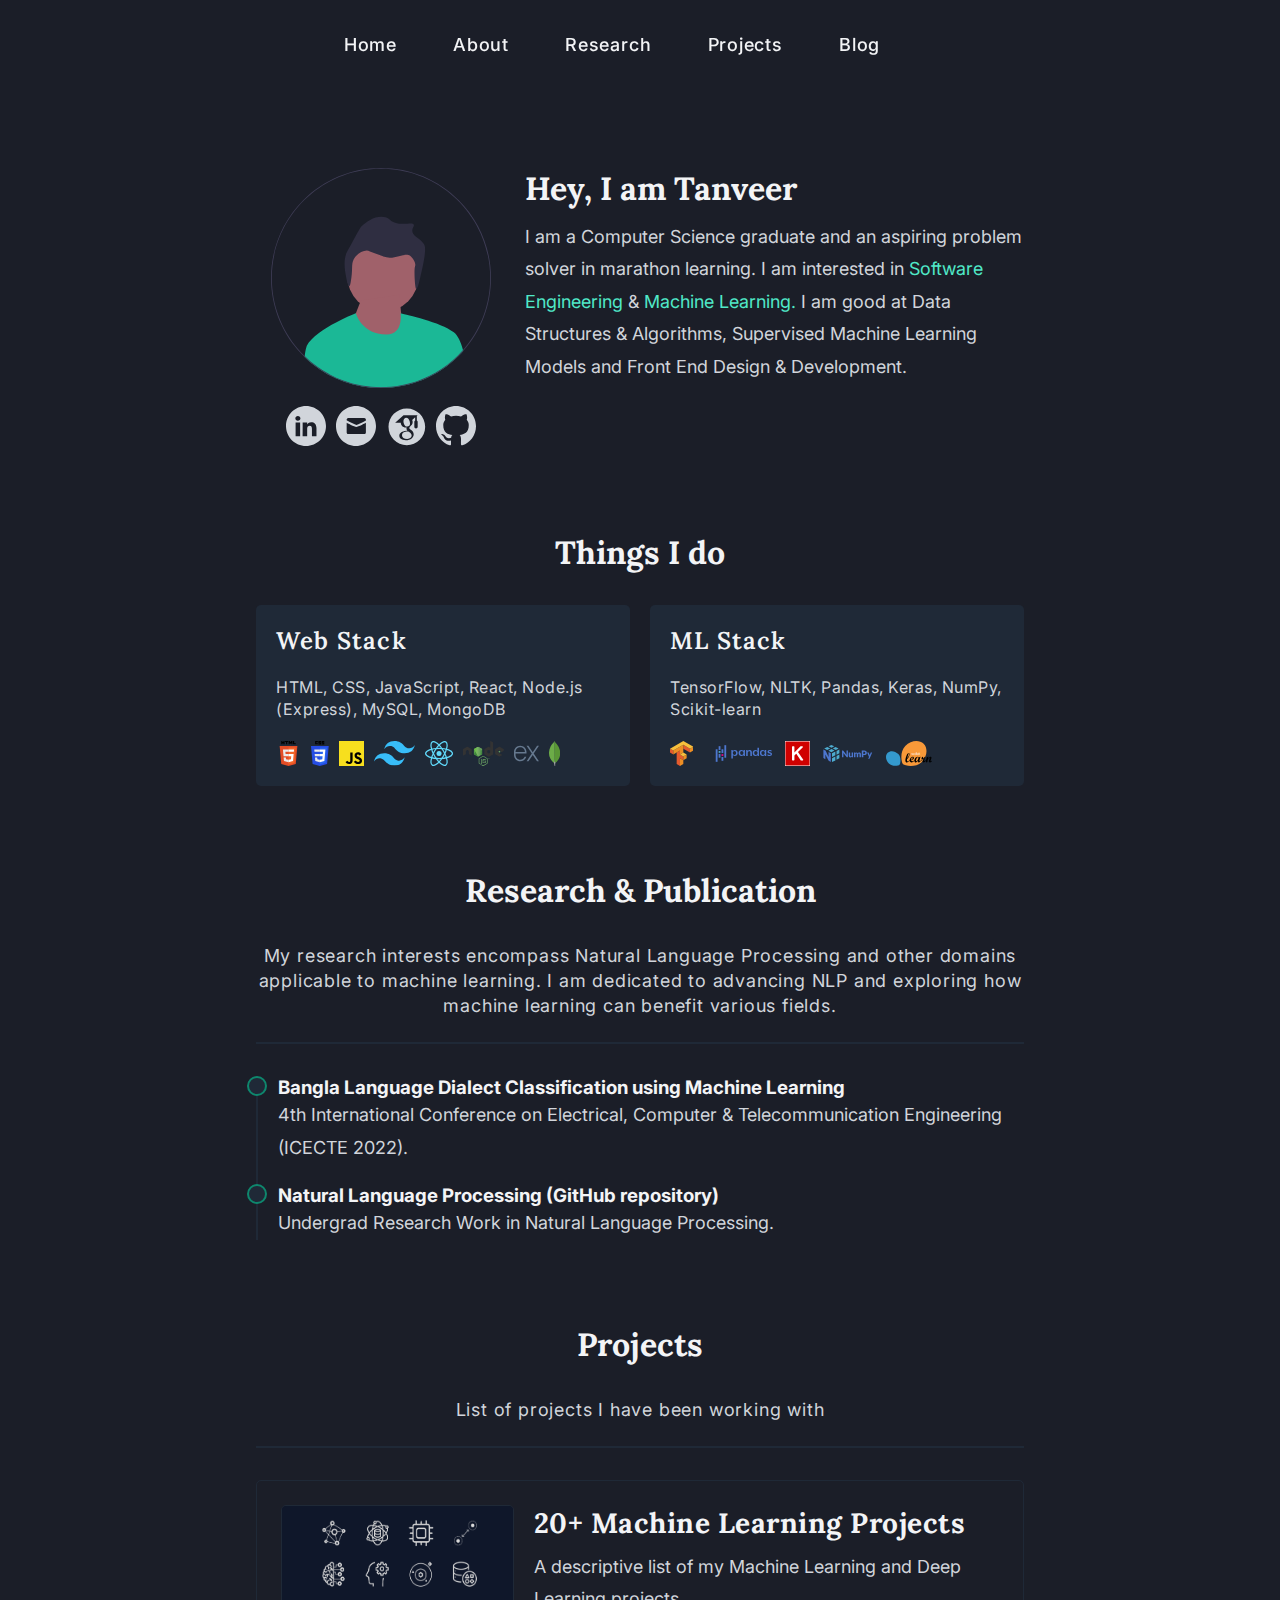
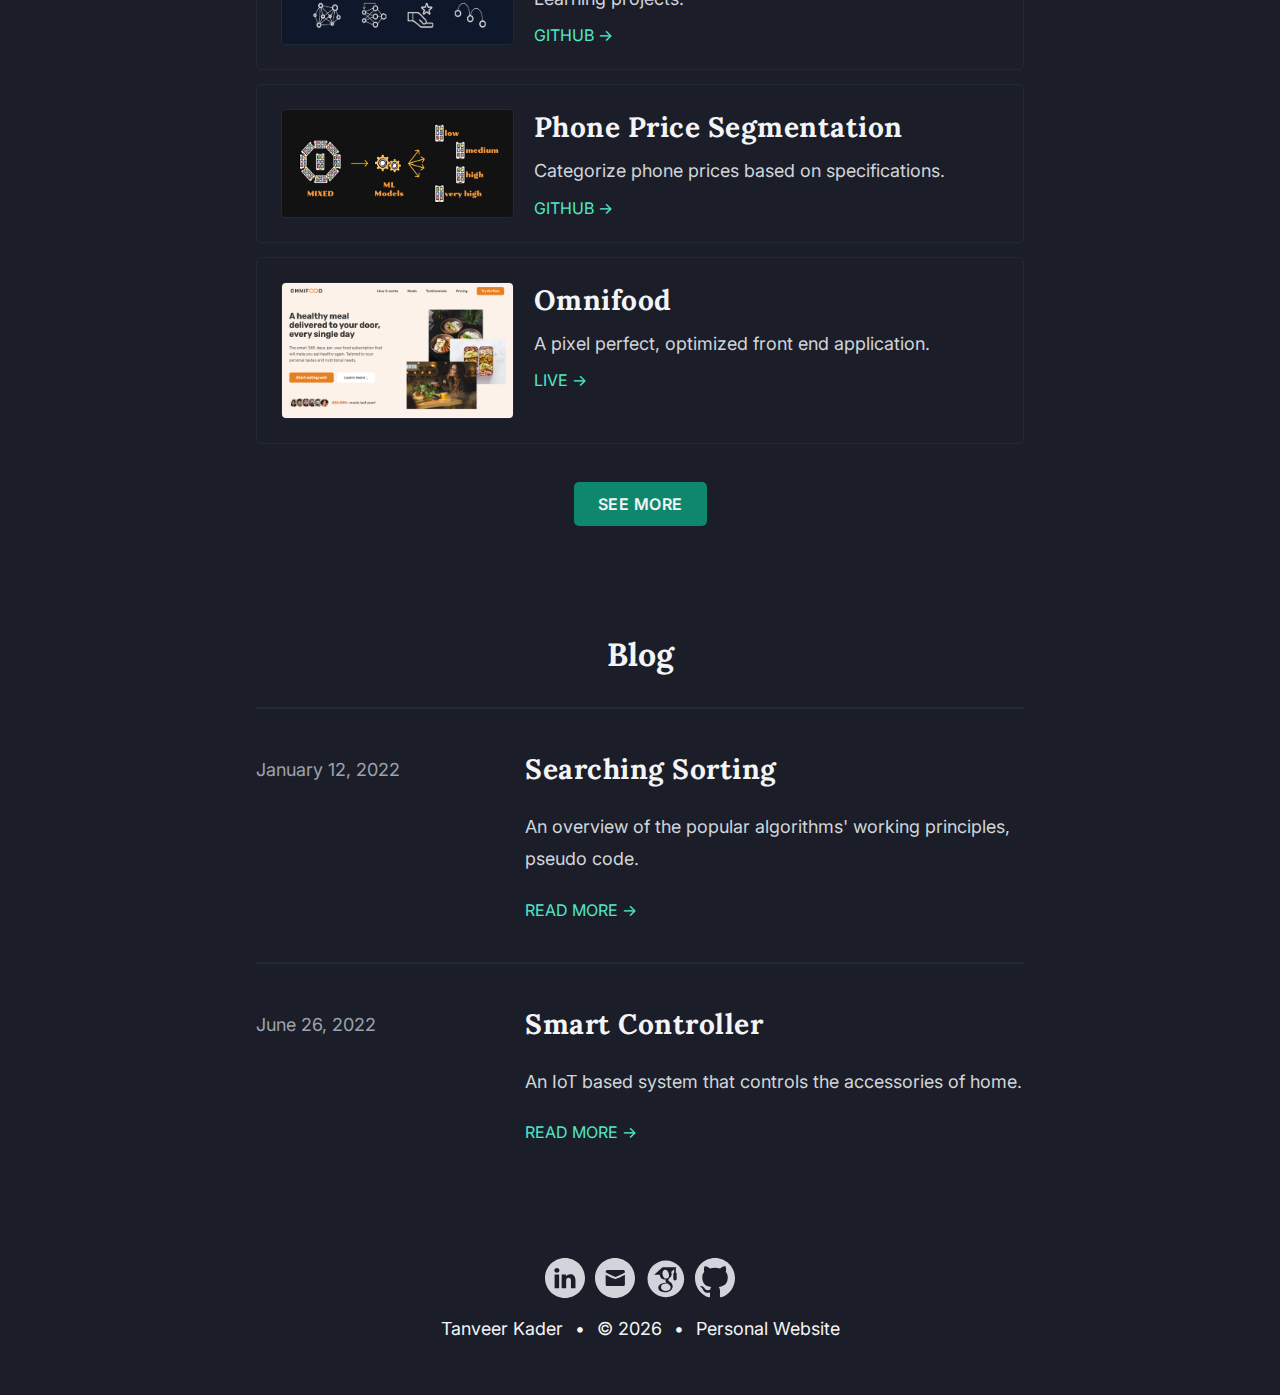
==== index.html @ e63cfa49 "feat(project-section): btn to project page" ====
<!DOCTYPE html>
<html lang="en">
  <head>
    <meta charset="UTF-8" />
    <meta name="viewport" content="width=device-width, initial-scale=1.0" />
    <link rel="preconnect" href="https://fonts.googleapis.com" />
    <link rel="preconnect" href="https://fonts.gstatic.com" crossorigin />
    <link rel="preconnect" href="https://fonts.googleapis.com" />
    <link rel="preconnect" href="https://fonts.gstatic.com" crossorigin />
    <link
      href="https://fonts.googleapis.com/css2?family=Inter:wght@300;400;500;600;700&family=Lora:wght@400;500;600;700&family=Raleway:wght@400;700&display=swap"
      rel="stylesheet"
    />
    <link rel="shortcut icon" type="image/jpg" href="icons/fabicon.png" />
    <link rel="stylesheet" href="styles/style.css" />
    <link rel="stylesheet" href="styles/general.css" />
    <link rel="stylesheet" href="styles/light-mode.css" />
    <script defer src="app.js"></script>
    <title>Tanveer Kader</title>
  </head>
  <body>
    <header class="header">
      <nav class="container navbar">
        <ul class="nav-items">
          <li><a href="/" class="nav-links">Home</a></li>
          <li><a href="/" class="nav-links">About</a></li>
          <li><a href="/#research" class="nav-links">Research</a></li>
          <li><a href="/#projects" class="nav-links">Projects</a></li>
          <li><a href="/#blog" class="nav-links">Blog</a></li>
          <li>
            <button class="btn-theme-change">
              <ion-icon class="icon-theme-change" name="moon"></ion-icon>
              <ion-icon class="icon-theme-change" name="sunny"></ion-icon>
            </button>
          </li>
        </ul>
      </nav>
      <button class="btn-mobile-nav">
        <ion-icon class="icon-mobile-nav" name="menu-outline"></ion-icon>
        <ion-icon class="icon-mobile-nav" name="close-outline"></ion-icon>
      </button>
    </header>
    <!-- hero section -->
    <section class="container">
      <div class="hero section-gap first-section-margin">
        <div class="hero-left">
          <div class="hero-img-box">
            <!-- profile pic -->
            <svg
              xmlns="http://www.w3.org/2000/svg"
              width="532"
              height="532"
              viewBox="0 0 532 532"
              xmlns:xlink="http://www.w3.org/1999/xlink"
              class="hero-img"
            >
              <g>
                <g>
                  <circle
                    cx="270.759"
                    cy="260.92941"
                    r="86.34897"
                    fill="#a0616a"
                  />
                  <polygon
                    points="199.2879 366.61365 217.2879 320.61365 310.2879 306.61365 320.28003 408.44043 226.28003 410.44043 199.2879 366.61365"
                    fill="#a0616a"
                  />
                </g>
                <path
                  d="M357.94449,276.8613c-1.12067,4.48965-3.38602,15.17972-6.9238,15.23233-2.89023,.04208-5.65668-46.33466-2.76953-54.00568,3.31638-8.81271-5.39886-19.96062-11.96411-25.6832-11.80423-10.2894-38.00696,11.80466-64.65118,1.79587-.70633-.26482-.56558-.23502-8.97934-3.59174-25.88966-10.32974-27.2506-10.62788-28.73386-10.77521-12.55046-1.24167-27.86705,9.02844-34.12146,21.55038-6.50168,13.01653-1.06937,24.18106-7.18346,55.67184-.71246,3.67065-1.83138,8.90216-3.59174,8.97934-3.21819,.14029-6.3605-17.04846-7.18346-21.55038-3.44792-18.86186-6.7722-37.04675,0-57.46771,.73878-2.22729,5.29158-10.49458,14.36693-26.93799,13.0744-23.68825,19.65018-35.57709,21.55038-37.7132,13.62859-15.32624,38.43575-29.30734,59.26357-23.34626,10.52704,3.01299,8.63953,7.85691,21.55038,12.57105,23.00821,8.40057,43.00476-1.87303,46.69254,5.3876,1.9537,3.84602-3.51236,7.01686-3.59174,14.36693-.13593,12.6114,15.81424,16.25575,25.14212,28.73386,5.01447,6.70819,13.59753,6.78012-8.87228,96.78212l.00003,.00003Z"
                  fill="#2f2e41"
                />
              </g>
              <path
                d="M464.92017,442.61035c-3.48022,3.91016-7.09009,7.74023-10.83008,11.48047-50.23999,50.23926-117.04004,77.90918-188.09009,77.90918-61.40991,0-119.63989-20.66992-166.75-58.71973-.03003-.01953-.05005-.04004-.07983-.07031-6.25-5.03906-12.30005-10.39941-18.14014-16.05957,.10986-.87988,.22998-1.75,.35986-2.61035,.82007-5.7998,1.73022-11.33008,2.75-16.41992,8.3501-41.71973,118.22021-85.51953,121.08008-86.66016,.04004-.00977,.06006-.01953,.06006-.01953,0,0,14.14014,52.12012,74.72998,51.4502,41.27002-.4502,33.27002-51.4502,33.27002-51.4502,0,0,.5,.09961,1.43994,.2998,11.91992,2.53027,94.68018,20.70996,127.33008,45.52051,9.94995,7.55957,17.08984,23.66016,22.21997,42.85938,.21997,.82031,.42993,1.66016,.65015,2.49023Z"
                fill="#1bb896"
              />
              <path
                d="M454.09009,77.91016C403.8501,27.6709,337.05005,0,266,0S128.15015,27.6709,77.90991,77.91016C27.67017,128.15039,0,194.9502,0,266c0,64.85059,23.05005,126.16016,65.29004,174.57031,4.03003,4.62988,8.23999,9.13965,12.61987,13.52051,1.03003,1.0293,2.07007,2.05957,3.12012,3.05957,5.84009,5.66016,11.89014,11.02051,18.14014,16.05957,.02979,.03027,.0498,.05078,.07983,.07031,47.11012,38.0498,105.3401,58.71973,166.75001,58.71973,71.05005,0,137.8501-27.66992,188.09009-77.90918,3.73999-3.74023,7.34985-7.57031,10.83008-11.48047,43.36987-48.71973,67.07983-110.83984,67.07983-176.61035,0-71.0498-27.66992-137.84961-77.90991-188.08984Zm10.17993,362.20996c-7.86987,8.9502-16.33008,17.37012-25.33008,25.18066-17.06982,14.84961-36.06982,27.5293-56.55981,37.62988-7.19019,3.5498-14.56006,6.7793-22.1001,9.66992-29.29004,11.24023-61.08008,17.39941-94.28003,17.39941-32.04004,0-62.76001-5.73926-91.18994-16.23926-11.67017-4.30078-22.94995-9.41016-33.78003-15.26074-1.59009-.85938-3.16992-1.72949-4.73999-2.61914-8.26001-4.68066-16.25-9.79004-23.91992-15.31055-10.98999-7.87988-21.3501-16.58984-30.98022-26.03027-5.3999-5.29004-10.55981-10.7998-15.48975-16.5293C26.09009,391.77051,2,331.65039,2,266,2,120.43066,120.42993,2,266,2s264,118.43066,264,264c0,66.66016-24.82983,127.62012-65.72998,174.12012Z"
                fill="#3f3d56"
              />
            </svg>
          </div>
          <div class="social-links">
            <!-- linkedin -->
            <a
              href="https://www.linkedin.com/in/tanveer-kader-2459781b1"
              class="icon-link"
            >
              <svg
                width="48"
                height="48"
                viewBox="0 0 48 48"
                fill="none"
                xmlns="http://www.w3.org/2000/svg"
                class="social-icons"
              >
                <path
                  fill-rule="evenodd"
                  clip-rule="evenodd"
                  d="M24 0C10.7452 0 0 10.7452 0 24C0 37.2548 10.7452 48 24 48C37.2548 48 48 37.2548 48 24C48 10.7452 37.2548 0 24 0ZM11.5216 19.8778H16.9605V36.2196H11.5216V19.8778ZM17.3188 14.8227C17.2835 13.2204 16.1377 12 14.277 12C12.4164 12 11.2 13.2204 11.2 14.8227C11.2 16.3918 12.3805 17.6473 14.2064 17.6473H14.2412C16.1377 17.6473 17.3188 16.3918 17.3188 14.8227ZM30.3131 19.4941C33.8922 19.4941 36.5754 21.8303 36.5754 26.8497L36.5752 36.2196H31.1365V27.4767C31.1365 25.2807 30.3494 23.7822 28.3805 23.7822C26.8779 23.7822 25.9829 24.7924 25.5898 25.7682C25.446 26.1178 25.4107 26.605 25.4107 27.0934V36.22H19.9711C19.9711 36.22 20.0428 21.4117 19.9711 19.8783H25.4107V22.1929C26.1325 21.0802 27.4254 19.4941 30.3131 19.4941Z"
                  fill="white"
                />
              </svg>
            </a>
            <!-- email -->
            <a href="mailto:tanveerkader4@gmail.com" class="icon-link">
              <svg
                width="48"
                height="48"
                viewBox="0 0 48 48"
                xmlns="http://www.w3.org/2000/svg"
                class="social-icons"
              >
                <path
                  fill-rule="evenodd"
                  clip-rule="evenodd"
                  d="M24 48C10.7452 48 0 37.2548 0 24C0 10.7452 10.7452 0 24 0C37.2548 0 48 10.7452 48 24C48 37.2548 37.2548 48 24 48ZM24.3344 22.653C26.2995 22.653 35.8544 17.28 35.8544 17.28L35.8698 16.32C35.8698 15.2602 35.0096 14.4 33.9469 14.4H14.7219C13.6602 14.4 12.8 15.2602 12.8 16.32V17.1754C12.8 17.1754 22.4595 22.653 24.3344 22.653ZM12.8154 20.16C12.8144 20.16 22.4595 25.293 24.3344 25.293C26.3898 25.293 35.8544 20.16 35.8544 20.16L35.8698 31.68C35.8698 32.7398 35.0096 33.6 33.9469 33.6H14.7219C13.6611 33.6 12.8 32.7398 12.8 31.68L12.8154 20.16Z"
                  fill="white"
                />
              </svg>
            </a>
            <!-- scholar -->
            <a
              href="https://scholar.google.com/citations?user=GIAwRq4AAAAJ&hl=en"
              class="icon-link"
            >
              <svg
                xmlns="http://www.w3.org/2000/svg"
                viewBox="0 0 48 48"
                width="48px"
                height="48px"
                fill="#fff"
                class="social-icons"
              >
                <path
                  d="M 25 3 C 12.85 3 3 12.85 3 25 C 3 37.15 12.85 47 25 47 C 37.15 47 47 37.15 47 25 C 47 12.85 37.15 3 25 3 z M 21 11 L 38 11 L 36.980469 11.880859 C 36.980469 11.920859 37 11.96 37 12 L 37 17.279297 C 37.6 17.619297 38 18.26 38 19 L 38 25 C 38 26.1 37.1 27 36 27 C 34.9 27 34 26.1 34 25 L 34 19 C 34 18.26 34.4 17.619297 35 17.279297 L 35 13.570312 L 31.410156 16.650391 C 31.760156 17.350391 32 18.200234 32 19.240234 C 32 21.960234 30.480703 23.309766 28.970703 24.509766 C 28.500703 24.989766 27.949219 25.510312 27.949219 26.320312 C 27.949219 27.120313 28.500391 27.570625 28.900391 27.890625 L 30.189453 28.919922 C 31.779453 30.279922 33.220703 31.530547 33.220703 34.060547 C 33.220703 37.510547 29.930469 41 23.730469 41 C 18.500469 41 15.980469 38.47 15.980469 35.75 C 15.980469 34.43 16.629766 32.559531 18.759766 31.269531 C 20.989766 29.879531 24.020391 29.690078 25.650391 29.580078 C 25.140391 28.920078 24.560547 28.230078 24.560547 27.080078 C 24.560547 26.470078 24.749687 26.100391 24.929688 25.650391 C 24.529688 25.690391 24.129531 25.730469 23.769531 25.730469 C 19.969531 25.730469 17.799297 22.85 17.779297 20 L 11 20 L 21 11 z M 24.269531 14.240234 C 23.339531 14.240234 22.33 14.710938 21.75 15.460938 C 21.14 16.220938 20.949219 17.210156 20.949219 18.160156 C 20.949219 20.620156 22.370938 24.699219 25.460938 24.699219 C 26.370938 24.699219 27.339922 24.259922 27.919922 23.669922 C 28.739922 22.819922 28.820312 21.65 28.820312 21 C 28.820312 18.35 27.269531 14.240234 24.269531 14.240234 z M 26.039062 30.609375 C 25.719062 30.609375 23.769766 30.679219 22.259766 31.199219 C 21.459766 31.499219 19.160156 32.370469 19.160156 34.980469 C 19.160156 37.590469 21.64 39.460938 25.5 39.460938 C 28.97 39.460938 30.800781 37.760234 30.800781 35.490234 C 30.800781 33.620234 29.620859 32.630391 26.880859 30.650391 C 26.590859 30.610391 26.409063 30.609375 26.039062 30.609375 z"
                />
              </svg>
            </a>
            <!-- github -->
            <a href="https://github.com/tanveer-kader" class="icon-link">
              <svg
                width="48"
                height="48"
                viewBox="0 0 48 48"
                fill="none"
                xmlns="http://www.w3.org/2000/svg"
                class="social-icons"
              >
                <g clip-path="url(#clip0_910_44)">
                  <path
                    fill-rule="evenodd"
                    clip-rule="evenodd"
                    d="M24.0199 0C10.7375 0 0 10.8167 0 24.1983C0 34.895 6.87988 43.9495 16.4241 47.1542C17.6174 47.3951 18.0545 46.6335 18.0545 45.9929C18.0545 45.4319 18.0151 43.509 18.0151 41.5055C11.3334 42.948 9.94198 38.6209 9.94198 38.6209C8.86818 35.8164 7.27715 35.0956 7.27715 35.0956C5.09022 33.6132 7.43645 33.6132 7.43645 33.6132C9.86233 33.7735 11.1353 36.0971 11.1353 36.0971C13.2824 39.7827 16.7422 38.7413 18.1341 38.1002C18.3328 36.5377 18.9695 35.456 19.6455 34.8552C14.3163 34.2942 8.70937 32.211 8.70937 22.9161C8.70937 20.2719 9.66321 18.1086 11.1746 16.4261C10.9361 15.8253 10.1008 13.3409 11.4135 10.0157C11.4135 10.0157 13.4417 9.3746 18.0146 12.4996C19.9725 11.9699 21.9916 11.7005 24.0199 11.6982C26.048 11.6982 28.1154 11.979 30.0246 12.4996C34.5981 9.3746 36.6262 10.0157 36.6262 10.0157C37.9389 13.3409 37.1031 15.8253 36.8646 16.4261C38.4158 18.1086 39.3303 20.2719 39.3303 22.9161C39.3303 32.211 33.7234 34.2539 28.3544 34.8552C29.2296 35.6163 29.9848 37.0583 29.9848 39.3421C29.9848 42.5871 29.9454 45.1915 29.9454 45.9924C29.9454 46.6335 30.383 47.3951 31.5758 47.1547C41.12 43.9491 47.9999 34.895 47.9999 24.1983C48.0392 10.8167 37.2624 0 24.0199 0Z"
                    fill="white"
                  />
                </g>
                <defs>
                  <clipPath id="clip0_910_44">
                    <rect width="48" height="48" fill="white" />
                  </clipPath>
                </defs>
              </svg>
            </a>
          </div>
        </div>
        <div class="hero-texts">
          <h1 class="hero-title">Hey, I am Tanveer</h1>
          <p class="hero-description">
            I am a Computer Science graduate and an aspiring problem solver in
            marathon learning. I am interested in
            <span class="highlighted-text">Software Engineering</span> &
            <span class="highlighted-text">Machine Learning.</span> I am good at
            Data Structures & Algorithms, Supervised Machine Learning Models and
            Front End Design & Development.
          </p>
        </div>
      </div>
    </section>
    <!-- tech stack -->
    <section class="container section-gap">
      <h2 class="section-title">Things I do</h2>
      <div class="tech-stack-cards">
        <div class="card">
          <h2 class="card-title">Web Stack</h2>
          <p class="card-description">
            HTML, CSS, JavaScript, React, Node.js (Express), MySQL, MongoDB
          </p>
          <div class="tech-stack-icons">
            <!-- html -->
            <svg
              xmlns="http://www.w3.org/2000/svg"
              viewBox="0 0 512 512"
              class="tech-logo"
            >
              <title>HTML5 Logo</title>
              <path
                d="M108.4 0h23v22.8h21.2V0h23v69h-23V46h-21v23h-23.2M206 23h-20.3V0h63.7v23H229v46h-23M259.5 0h24.1l14.8 24.3L313.2 0h24.1v69h-23V34.8l-16.1 24.8l-16.1-24.8v34.2h-22.6M348.7 0h23v46.2h32.6V69h-55.6"
              />
              <path
                fill="#e44d26"
                d="M107.6 471l-33-370.4h362.8l-33 370.2L255.7 512"
              />
              <path fill="#f16529" d="M256 480.5V131H404.3L376 447" />
              <path
                fill="#ebebeb"
                d="M142 176.3h114v45.4h-64.2l4.2 46.5h60v45.3H154.4M156.4 336.3H202l3.2 36.3 50.8 13.6v47.4l-93.2-26"
              />
              <path
                fill="#fff"
                d="M369.6 176.3H255.8v45.4h109.6M361.3 268.2H255.8v45.4h56l-5.3 59-50.7 13.6v47.2l93-25.8"
              />
            </svg>
            <!-- css -->
            <svg
              xmlns:dc="http://purl.org/dc/elements/1.1/"
              xmlns:cc="http://creativecommons.org/ns#"
              xmlns:rdf="http://www.w3.org/1999/02/22-rdf-syntax-ns#"
              xmlns:svg="http://www.w3.org/2000/svg"
              xmlns="http://www.w3.org/2000/svg"
              xmlns:sodipodi="http://sodipodi.sourceforge.net/DTD/sodipodi-0.dtd"
              xmlns:inkscape="http://www.inkscape.org/namespaces/inkscape"
              width="102.3716mm"
              height="144.49777mm"
              viewBox="0 0 362.73401 511.99998"
              id="svg3476"
              version="1.1"
              inkscape:version="0.91 r13725"
              sodipodi:docname="CSS3.svg"
              class="tech-logo"
            >
              <defs id="defs3478" />
              <sodipodi:namedview
                id="base"
                pagecolor="#ffffff"
                bordercolor="#666666"
                borderopacity="1.0"
                inkscape:pageopacity="0.0"
                inkscape:pageshadow="2"
                inkscape:zoom="0.35"
                inkscape:cx="181.367"
                inkscape:cy="256"
                inkscape:document-units="px"
                inkscape:current-layer="layer1"
                showgrid="false"
                fit-margin-top="0"
                fit-margin-left="0"
                fit-margin-right="0"
                fit-margin-bottom="0"
                inkscape:window-width="1366"
                inkscape:window-height="704"
                inkscape:window-x="0"
                inkscape:window-y="27"
                inkscape:window-maximized="1"
              />
              <metadata id="metadata3481">
                <rdf:RDF>
                  <cc:Work rdf:about="">
                    <dc:format>image/svg+xml</dc:format>
                    <dc:type
                      rdf:resource="http://purl.org/dc/dcmitype/StillImage"
                    />
                    <dc:title></dc:title>
                  </cc:Work>
                </rdf:RDF>
              </metadata>
              <g
                inkscape:label="Calque 1"
                inkscape:groupmode="layer"
                id="layer1"
                transform="translate(-193.633,-276.3622)"
              >
                <g id="g3013" transform="translate(119,276.3622)">
                  <polygon
                    id="polygon2989"
                    points="437.367,100.62 404.321,470.819 255.778,512 107.644,470.877 74.633,100.62 "
                    style="fill: #264de4"
                  />
                  <polygon
                    id="polygon2991"
                    points="376.03,447.246 404.27,130.894 256,130.894 256,480.523 "
                    style="fill: #2965f1"
                  />
                  <polygon
                    id="polygon2993"
                    points="150.31,268.217 154.38,313.627 256,313.627 256,268.217 "
                    style="fill: #ebebeb"
                  />
                  <polygon
                    id="polygon2995"
                    points="256,176.305 255.843,176.305 142.132,176.305 146.26,221.716 256,221.716 "
                    style="fill: #ebebeb"
                  />
                  <polygon
                    id="polygon2997"
                    points="256,433.399 256,386.153 255.801,386.206 205.227,372.55 201.994,336.333 177.419,336.333 156.409,336.333 162.771,407.634 255.791,433.457 "
                    style="fill: #ebebeb"
                  />
                  <path
                    id="path2999"
                    d="m 160,0 55,0 0,23 -32,0 0,23 32,0 0,23 -55,0 z"
                    inkscape:connector-curvature="0"
                  />
                  <path
                    id="path3001"
                    d="m 226,0 55,0 0,20 -32,0 0,4 32,0 0,46 -55,0 0,-21 32,0 0,-4 -32,0 z"
                    inkscape:connector-curvature="0"
                  />
                  <path
                    id="path3003"
                    d="m 292,0 55,0 0,20 -32,0 0,4 32,0 0,46 -55,0 0,-21 32,0 0,-4 -32,0 z"
                    inkscape:connector-curvature="0"
                  />
                  <polygon
                    id="polygon3005"
                    points="311.761,313.627 306.49,372.521 255.843,386.191 255.843,433.435 348.937,407.634 349.62,399.962 360.291,280.411 361.399,268.217 369.597,176.305 255.843,176.305 255.843,221.716 319.831,221.716 315.699,268.217 255.843,268.217 255.843,313.627 "
                    style="fill: #ffffff"
                  />
                </g>
              </g>
            </svg>
            <!-- js -->
            <svg
              xmlns="http://www.w3.org/2000/svg"
              viewBox="0 0 630 630"
              class="tech-logo"
            >
              <rect width="630" height="630" fill="#f7df1e" />
              <path
                d="m423.2 492.19c12.69 20.72 29.2 35.95 58.4 35.95 24.53 0 40.2-12.26 40.2-29.2 0-20.3-16.1-27.49-43.1-39.3l-14.8-6.35c-42.72-18.2-71.1-41-71.1-89.2 0-44.4 33.83-78.2 86.7-78.2 37.64 0 64.7 13.1 84.2 47.4l-46.1 29.6c-10.15-18.2-21.1-25.37-38.1-25.37-17.34 0-28.33 11-28.33 25.37 0 17.76 11 24.95 36.4 35.95l14.8 6.34c50.3 21.57 78.7 43.56 78.7 93 0 53.3-41.87 82.5-98.1 82.5-54.98 0-90.5-26.2-107.88-60.54zm-209.13 5.13c9.3 16.5 17.76 30.45 38.1 30.45 19.45 0 31.72-7.61 31.72-37.2v-201.3h59.2v202.1c0 61.3-35.94 89.2-88.4 89.2-47.4 0-74.85-24.53-88.81-54.075z"
              />
            </svg>
            <!-- tailwind -->
            <svg
              xmlns="http://www.w3.org/2000/svg"
              fill="none"
              viewBox="0 0 54 33"
              class="tech-logo"
            >
              <g clip-path="url(#prefix__clip0)">
                <path
                  fill="#38bdf8"
                  fill-rule="evenodd"
                  d="M27 0c-7.2 0-11.7 3.6-13.5 10.8 2.7-3.6 5.85-4.95 9.45-4.05 2.054.513 3.522 2.004 5.147 3.653C30.744 13.09 33.808 16.2 40.5 16.2c7.2 0 11.7-3.6 13.5-10.8-2.7 3.6-5.85 4.95-9.45 4.05-2.054-.513-3.522-2.004-5.147-3.653C36.756 3.11 33.692 0 27 0zM13.5 16.2C6.3 16.2 1.8 19.8 0 27c2.7-3.6 5.85-4.95 9.45-4.05 2.054.514 3.522 2.004 5.147 3.653C17.244 29.29 20.308 32.4 27 32.4c7.2 0 11.7-3.6 13.5-10.8-2.7 3.6-5.85 4.95-9.45 4.05-2.054-.513-3.522-2.004-5.147-3.653C23.256 19.31 20.192 16.2 13.5 16.2z"
                  clip-rule="evenodd"
                />
              </g>
              <defs>
                <clipPath id="prefix__clip0">
                  <path fill="#fff" d="M0 0h54v32.4H0z" />
                </clipPath>
              </defs>
            </svg>
            <!-- react -->
            <svg
              xmlns="http://www.w3.org/2000/svg"
              viewBox="-11.5 -10.23174 23 20.46348"
              class="tech-logo"
            >
              <title>React Logo</title>
              <circle cx="0" cy="0" r="2.05" fill="#61dafb" />
              <g stroke="#61dafb" stroke-width="1" fill="none">
                <ellipse rx="11" ry="4.2" />
                <ellipse rx="11" ry="4.2" transform="rotate(60)" />
                <ellipse rx="11" ry="4.2" transform="rotate(120)" />
              </g>
            </svg>
            <!-- node -->
            <svg
              xmlns="http://www.w3.org/2000/svg"
              width="589.827"
              height="361.238"
              version="1.2"
              viewBox="0 0 442.37 270.929"
              class="tech-logo"
            >
              <defs>
                <clipPath id="a">
                  <path
                    d="M239.03 226.605l-42.13 24.317c-1.578.91-2.546 2.59-2.546 4.406v48.668c0 1.817.968 3.496 2.546 4.406l42.133 24.336c1.575.907 3.517.907 5.09 0l42.126-24.336c1.57-.91 2.54-2.59 2.54-4.406v-48.668c0-1.816-.97-3.496-2.55-4.406l-42.12-24.317c-.79-.453-1.67-.68-2.55-.68-.88 0-1.76.227-2.55.68"
                  />
                </clipPath>
                <linearGradient
                  id="b"
                  x1="-.348"
                  x2="1.251"
                  gradientTransform="rotate(116.114 53.1 202.97) scale(86.48)"
                  gradientUnits="userSpaceOnUse"
                >
                  <stop offset=".3" stop-color="#3E863D" />
                  <stop offset=".5" stop-color="#55934F" />
                  <stop offset=".8" stop-color="#5AAD45" />
                </linearGradient>
                <clipPath id="c">
                  <path
                    d="M195.398 307.086c.403.523.907.976 1.5 1.316l36.14 20.875 6.02 3.46c.9.52 1.926.74 2.934.665.336-.027.672-.09 1-.183l44.434-81.36c-.34-.37-.738-.68-1.184-.94l-27.586-15.93-14.582-8.39c-.414-.24-.863-.41-1.32-.53zm0 0"
                  />
                </clipPath>
                <linearGradient
                  id="d"
                  x1="-.456"
                  x2=".582"
                  gradientTransform="rotate(-36.46 550.846 -214.337) scale(132.798)"
                  gradientUnits="userSpaceOnUse"
                >
                  <stop offset=".57" stop-color="#3E863D" />
                  <stop offset=".72" stop-color="#619857" />
                  <stop offset="1" stop-color="#76AC64" />
                </linearGradient>
                <clipPath id="e">
                  <path
                    d="M241.066 225.953c-.707.07-1.398.29-2.035.652l-42.01 24.247 45.3 82.51c.63-.09 1.25-.3 1.81-.624l42.13-24.336c1.3-.754 2.19-2.03 2.46-3.476l-46.18-78.89c-.34-.067-.68-.102-1.03-.102-.14 0-.28.007-.42.02"
                  />
                </clipPath>
                <linearGradient
                  id="f"
                  x1=".043"
                  x2=".984"
                  gradientTransform="translate(192.862 279.652) scale(97.417)"
                  gradientUnits="userSpaceOnUse"
                >
                  <stop offset=".16" stop-color="#6BBF47" />
                  <stop offset=".38" stop-color="#79B461" />
                  <stop offset=".47" stop-color="#75AC64" />
                  <stop offset=".7" stop-color="#659E5A" />
                  <stop offset=".9" stop-color="#3E863D" />
                </linearGradient>
              </defs>
              <path
                fill="#689f63"
                d="M218.647 270.93c-1.46 0-2.91-.383-4.19-1.12l-13.337-7.896c-1.992-1.114-1.02-1.508-.363-1.735 2.656-.93 3.195-1.14 6.03-2.75.298-.17.688-.11.993.07l10.246 6.08c.37.2.895.2 1.238 0l39.95-23.06c.37-.21.61-.64.61-1.08v-46.1c0-.46-.24-.87-.618-1.1l-39.934-23.04c-.37-.22-.86-.22-1.23 0l-39.926 23.04c-.387.22-.633.65-.633 1.09v46.1c0 .44.24.86.62 1.07l10.94 6.32c5.94 2.97 9.57-.53 9.57-4.05v-45.5c0-.65.51-1.15 1.16-1.15h5.06c.63 0 1.15.5 1.15 1.15v45.52c0 7.92-4.32 12.47-11.83 12.47-2.31 0-4.13 0-9.21-2.5l-10.48-6.04c-2.59-1.5-4.19-4.3-4.19-7.29v-46.1c0-3 1.6-5.8 4.19-7.28l39.99-23.07c2.53-1.43 5.89-1.43 8.4 0l39.94 23.08c2.58 1.49 4.19 4.28 4.19 7.28v46.1c0 2.99-1.61 5.78-4.19 7.28l-39.94 23.07c-1.28.74-2.73 1.12-4.21 1.12"
              />
              <path
                fill="#689f63"
                d="M230.987 239.164c-17.48 0-21.145-8.024-21.145-14.754 0-.64.516-1.15 1.157-1.15h5.16c.57 0 1.05.415 1.14.978.78 5.258 3.1 7.91 13.67 7.91 8.42 0 12-1.902 12-6.367 0-2.57-1.02-4.48-14.1-5.76-10.94-1.08-17.7-3.49-17.7-12.24 0-8.06 6.8-12.86 18.19-12.86 12.79 0 19.13 4.44 19.93 13.98.03.33-.09.65-.31.89-.22.23-.53.37-.85.37h-5.19c-.54 0-1.01-.38-1.12-.9-1.25-5.53-4.27-7.3-12.48-7.3-9.19 0-10.26 3.2-10.26 5.6 0 2.91 1.26 3.76 13.66 5.4 12.28 1.63 18.11 3.93 18.11 12.56 0 8.7-7.26 13.69-19.92 13.69m48.66-48.89h1.34c1.1 0 1.31-.77 1.31-1.22 0-1.18-.81-1.18-1.26-1.18h-1.38zm-1.63-3.78h2.97c1.02 0 3.02 0 3.02 2.28 0 1.59-1.02 1.92-1.63 2.12 1.19.08 1.27.86 1.43 1.96.08.69.21 1.88.45 2.28h-1.83c-.05-.4-.33-2.6-.33-2.72-.12-.49-.29-.73-.9-.73h-1.51v3.46h-1.67zm-3.57 4.3c0 3.58 2.89 6.48 6.44 6.48 3.58 0 6.47-2.96 6.47-6.48 0-3.59-2.93-6.44-6.48-6.44-3.5 0-6.44 2.81-6.44 6.43m14.16.03c0 4.24-3.47 7.7-7.7 7.7-4.2 0-7.7-3.42-7.7-7.7 0-4.36 3.58-7.7 7.7-7.7 4.15 0 7.69 3.35 7.69 7.7"
              />
              <path
                fill="#333"
                fill-rule="evenodd"
                d="M94.936 90.55c0-1.84-.97-3.53-2.558-4.445l-42.356-24.37c-.715-.42-1.516-.64-2.328-.67h-.438c-.812.03-1.613.25-2.34.67L2.562 86.105C.984 87.025 0 88.715 0 90.555l.093 65.64c0 .91.47 1.76 1.27 2.21.78.48 1.76.48 2.54 0l25.18-14.42c1.59-.946 2.56-2.618 2.56-4.44V108.88c0-1.83.97-3.52 2.555-4.43l10.72-6.174c.796-.46 1.67-.688 2.56-.688.876 0 1.77.226 2.544.687l10.715 6.172c1.586.91 2.56 2.6 2.56 4.43v30.663c0 1.82.983 3.5 2.565 4.44l25.164 14.41c.79.47 1.773.47 2.56 0 .776-.45 1.268-1.3 1.268-2.21zm199.868 34.176c0 .457-.243.88-.64 1.106l-14.548 8.386c-.395.227-.883.227-1.277 0l-14.55-8.386c-.4-.227-.64-.65-.64-1.106V107.93c0-.458.24-.88.63-1.11l14.54-8.4c.4-.23.89-.23 1.29 0l14.55 8.4c.4.23.64.652.64 1.11zM298.734.324c-.794-.442-1.76-.43-2.544.027-.78.46-1.262 1.3-1.262 2.21v65c0 .64-.34 1.23-.894 1.55-.55.32-1.235.32-1.79 0L281.634 63c-1.58-.914-3.526-.914-5.112 0l-42.37 24.453c-1.583.91-2.56 2.6-2.56 4.42v48.92c0 1.83.977 3.51 2.56 4.43l42.37 24.47c1.582.91 3.53.91 5.117 0l42.37-24.48c1.58-.92 2.56-2.6 2.56-4.43V18.863c0-1.856-1.01-3.563-2.63-4.47zm141.093 107.164c1.574-.914 2.543-2.602 2.543-4.422V91.21c0-1.824-.97-3.507-2.547-4.425l-42.1-24.44c-1.59-.92-3.54-.92-5.13 0l-42.36 24.45c-1.59.92-2.56 2.6-2.56 4.43v48.9c0 1.84.99 3.54 2.58 4.45l42.09 23.99c1.55.89 3.45.9 5.02.03l25.46-14.15c.8-.45 1.31-1.3 1.31-2.22 0-.92-.49-1.78-1.29-2.23l-42.62-24.46c-.8-.45-1.29-1.3-1.29-2.21v-15.34c0-.916.48-1.76 1.28-2.216l13.26-7.65c.79-.46 1.76-.46 2.55 0l13.27 7.65c.79.45 1.28 1.3 1.28 2.21v12.06c0 .91.49 1.76 1.28 2.22.79.45 1.77.45 2.56-.01zm0 0"
              />
              <path
                fill="#689f63"
                fill-rule="evenodd"
                d="M394.538 105.2c.3-.177.676-.177.98 0l8.13 4.69c.304.176.49.5.49.85v9.39c0 .35-.186.674-.49.85l-8.13 4.69c-.304.177-.68.177-.98 0l-8.125-4.69c-.31-.176-.5-.5-.5-.85v-9.39c0-.35.18-.674.49-.85zm0 0"
              />
              <g clip-path="url(#a)" transform="translate(-78.306 -164.016)">
                <path
                  fill="url(#b)"
                  d="M331.363 246.793l-118.715-58.19-60.87 124.174L270.49 370.97zm0 0"
                />
              </g>
              <g clip-path="url(#c)" transform="translate(-78.306 -164.016)">
                <path
                  fill="url(#d)"
                  d="M144.07 264.004l83.825 113.453 110.86-81.906-83.83-113.45zm0 0"
                />
              </g>
              <g clip-path="url(#e)" transform="translate(-78.306 -164.016)">
                <path
                  fill="url(#f)"
                  d="M197.02 225.934v107.43h91.683v-107.43zm0 0"
                />
              </g>
            </svg>
            <!-- express -->
            <svg
              xmlns="http://www.w3.org/2000/svg"
              viewBox="0 0 16 16"
              width="16px"
              height="16px"
              baseProfile="basic"
              class="tech-logo"
            >
              <polygon
                fill="#66798f"
                points="15.973,3 14.77,3 12,7.133 9.23,3 8.027,3 11.398,8.031 8.069,13 9.272,13 12,8.929 14.728,13 15.931,13 12.602,8.031"
              />
              <path
                fill="#66798f"
                d="M6.81,10c-0.005,0.013-0.006,0.027-0.011,0.039C6.354,11.212,5.229,12,3.967,12	C2.331,12,1,10.638,1,8.964V8h4.439v0H8V7H7.997c-0.019-2.208-1.788-4-4.03-4C1.779,3,0,4.811,0,7.036v1.929C0,11.19,1.779,13,4,13	c1.644,0,3.144-1.048,3.734-2.607C7.783,10.265,7.81,10.131,7.845,10H6.81z M4.033,4c1.624,0,2.944,1.343,2.963,3H1.003	C1.022,5.343,2.343,4,4.033,4z"
              />
            </svg>
            <!-- mongodb -->
            <svg
              xmlns="http://www.w3.org/2000/svg"
              viewBox="0 0 598.88 1333.33"
              shape-rendering="geometricPrecision"
              text-rendering="geometricPrecision"
              image-rendering="optimizeQuality"
              fill-rule="evenodd"
              clip-rule="evenodd"
              class="tech-logo"
            >
              <g fill-rule="nonzero">
                <path
                  d="M295.27 3.65l35.58 66.83c8 12.33 16.67 23.25 26.87 33.42 29.79 29.79 58.08 60.99 83.5 94.41 60.28 79.16 100.95 167.07 129.98 262.14 17.42 58.08 26.87 117.66 27.58 177.9 2.91 180.11-58.83 334.76-183.31 463.28-20.33 20.33-42.08 39.16-65.41 55.91-12.33 0-18.17-9.46-23.25-18.16-9.45-15.96-15.25-34.17-18.16-52.29-4.38-21.8-7.25-43.58-5.83-66.08v-10.16c-1-2.17-11.87-1002.07-7.54-1007.19v.01z"
                  fill="#599636"
                />
                <path
                  d="M295.27 1.43c-1.46-2.91-2.91-.71-4.38.71.71 14.58-4.38 27.58-12.33 40-8.75 12.33-20.33 21.8-31.96 31.96-64.57 55.91-115.4 123.45-156.11 198.98C36.33 374.74 8.41 483.68.5 598.38c-3.62 41.37 13.09 187.36 26.13 229.48 35.58 111.82 99.49 205.52 182.27 286.84 20.33 19.58 42.08 37.74 64.58 55.2 6.54 0 7.25-5.83 8.74-10.17 2.85-9.28 5.06-18.76 6.54-28.34l14.58-108.9L295.26 1.43z"
                  fill="#6cac48"
                />
                <path
                  d="M330.85 1201.77c1.46-16.67 9.46-30.5 18.17-44.29-8.75-3.62-15.25-10.83-20.33-18.87-4.38-7.25-8-15.96-10.83-23.96-10.17-30.5-12.33-62.5-15.25-93.66v-18.87c-3.62 2.91-4.38 27.58-4.38 31.25-2.03 32.85-6.54 65.8-13.08 98.05-2.17 13.08-3.62 26.12-11.67 37.74 0 1.46 0 2.91.71 5.09 13.08 38.5 16.67 77.7 18.87 117.66v14.58c0 17.41-.71 13.74 13.75 19.58 5.83 2.17 12.33 2.91 18.16 7.25 4.38 0 5.09-3.62 5.09-6.54l-2.17-23.96v-66.83c-.71-11.67 1.46-23.25 2.91-34.16l.05-.06z"
                  fill="#c2bfbf"
                />
              </g>
            </svg>
          </div>
        </div>
        <div class="card">
          <h2 class="card-title">ML Stack</h2>
          <p class="card-description">
            TensorFlow, NLTK, Pandas, Keras, NumPy, Scikit-learn
          </p>
          <div class="tech-stack-icons">
            <!-- tensorflow -->
            <svg
              xmlns:dc="http://purl.org/dc/elements/1.1/"
              xmlns:cc="http://creativecommons.org/ns#"
              xmlns:rdf="http://www.w3.org/1999/02/22-rdf-syntax-ns#"
              xmlns:svg="http://www.w3.org/2000/svg"
              xmlns="http://www.w3.org/2000/svg"
              id="svg8"
              version="1.1"
              viewBox="0 0 30.31081 32.499828"
              height="122.83399"
              width="114.56054"
              class="tech-logo"
            >
              <defs id="defs2" />
              <metadata id="metadata5">
                <rdf:RDF>
                  <cc:Work rdf:about="">
                    <dc:format>image/svg+xml</dc:format>
                    <dc:type
                      rdf:resource="http://purl.org/dc/dcmitype/StillImage"
                    />
                    <dc:title></dc:title>
                  </cc:Work>
                </rdf:RDF>
              </metadata>
              <g transform="translate(-77.942529,-177.00005)" id="layer1">
                <g id="g4550">
                  <path
                    style="fill: #e55b2d; fill-opacity: 1"
                    d="m 360.04883,687.87305 v 18.89843 l 32.73047,18.89844 v -18.89844 z m -65.46289,18.89843 v 18.89844 l 16.36523,9.44727 V 716.2207 Z m 49.0957,9.44922 -16.36523,9.44922 v 56.69141 l 16.36523,9.44922 v -37.79493 l 16.36719,9.44922 v -18.89843 l -16.36719,-9.44922 z"
                    transform="scale(0.26458333)"
                    id="path4508"
                  />
                  <path
                    style="fill: #ed8e24; fill-opacity: 1"
                    d="m 360.04883,687.87305 -49.09766,28.34765 v 18.89649 l 32.73047,-18.89649 v 18.89649 l 16.36719,-9.44727 z m 49.09765,9.44922 -16.36718,9.44921 v 18.89844 l 16.36718,-9.44922 z m -32.73242,37.79492 -16.36523,9.44922 v 18.89843 l 16.36523,-9.44922 z m -16.36523,28.34765 -16.36719,-9.44922 v 37.79493 l 16.36719,-9.44922 z"
                    transform="scale(0.26458333)"
                    id="path4491"
                  />
                  <path
                    style="fill: #f8bf3c; fill-opacity: 1"
                    d="m 360.04883,668.97656 -65.46289,37.79492 16.36523,9.44922 49.09766,-28.34765 32.73047,18.89843 16.36718,-9.44921 z m 0,56.69336 -16.36719,9.44727 16.36719,9.44922 16.36523,-9.44922 z"
                    transform="scale(0.26458333)"
                    id="path4506"
                  />
                </g>
              </g>
            </svg>
            <!-- nltk -->
            <img
              src="https://miro.medium.com/v2/resize:fit:4800/format:webp/1*YM2HXc7f4v02pZBEO8h-qw.png"
              class="tech-logo"
              alt=""
            />
            <!-- pandas -->
            <svg
              id="Layer_1"
              data-name="Layer 1"
              xmlns="http://www.w3.org/2000/svg"
              viewBox="0 0 818.63 331.21"
              class="tech-logo"
            >
              <defs>
                <style>
                  .cls-1 {
                    fill: #130754;
                  }
                  .cls-2 {
                    fill: #ffca00;
                  }
                  .cls-3 {
                    fill: #e70488;
                  }
                </style>
              </defs>
              <title>Artboard 63</title>
              <path
                class="cls-1"
                d="M290.85,199.21c-10.27,0-20.73-4.25-27.28-12.58v45H243l0-111.09h18.6l.71,12.22c6.38-9.39,17.71-14.35,28.52-14.35,20.73,0,36,17.37,36,40.4S311.58,199.22,290.85,199.21Zm-6.37-65.55c-12.05,0-21.79,9.39-21.79,25.16S272.43,184,284.48,184s21.79-9.39,21.79-25.16S296.53,133.66,284.48,133.66Z"
              />
              <path
                class="cls-1"
                d="M404.36,197.1l-.71-12.22c-6.38,9.39-17.72,14.35-28.53,14.34-20.73,0-36-17.36-36-40.39s15.24-40.4,36-40.39c10.81,0,22.15,5,28.53,14.35l.71-12.22H423V197.1Zm-22.85-63.43c-12.05,0-21.79,9.39-21.8,25.16S369.45,184,381.5,184s21.8-9.39,21.8-25.16S393.56,133.67,381.51,133.67Z"
              />
              <path
                class="cls-1"
                d="M494.87,197.11V154.77c0-14.88-5.13-19.84-14.52-19.84-9.75,0-20.38,8.85-20.38,19.48v42.7H439.41V120.57H458.2l.89,14.18c5.14-9.75,16.65-16.3,28.35-16.3,20.37,0,28,14.18,28,33.13v45.54Z"
              />
              <path
                class="cls-1"
                d="M590.77,197.13l-.71-12.23c-6.38,9.39-17.72,14.35-28.52,14.35-20.73,0-36-17.37-36-40.4s15.24-40.39,36-40.39c10.27,0,20.72,4.26,27.28,12.58V90.83h20.56l0,106.3ZM567.92,133.7c-12,0-21.79,9.39-21.79,25.15S555.87,184,567.92,184s21.79-9.38,21.79-25.15S580,133.7,567.92,133.7Z"
              />
              <path
                class="cls-1"
                d="M686.6,197.14l-.71-12.22c-6.38,9.39-17.72,14.34-28.53,14.34-20.73,0-36-17.36-36-40.4s15.24-40.39,36-40.39c10.81,0,22.15,5,28.53,14.36l.71-12.23h18.6v76.53Zm-22.85-63.43c-12,0-21.79,9.39-21.8,25.16S651.7,184,663.74,184s21.8-9.39,21.8-25.16S675.8,133.71,663.75,133.71Z"
              />
              <path
                class="cls-1"
                d="M750.73,199.63a60.16,60.16,0,0,1-30.65-8.69l3.37-14.17c6.2,3.72,15.59,8.51,26.93,8.51,8.15,0,13.82-2.48,13.82-8.86,0-5.49-5.85-7.44-16.3-9.92-18.78-4.08-25.51-14-25.51-24.81,0-12.05,9.39-23.38,30.12-23.38,12.58,0,23.57,5.49,26,6.91l-3.37,13.47A44.59,44.59,0,0,0,753,132.31c-8.32,0-12.4,2.83-12.4,7.44,0,5.13,5.32,7.44,13.46,9.39,20.2,4.25,28.35,13.64,28.35,23.92C782.45,189.53,770.4,199.63,750.73,199.63Z"
              />
              <rect
                class="cls-1"
                x="74.88"
                y="68.42"
                width="24.09"
                height="50.02"
              />
              <rect
                class="cls-1"
                x="74.88"
                y="171.17"
                width="24.09"
                height="50.02"
              />
              <rect
                class="cls-2"
                x="74.88"
                y="133.04"
                width="24.09"
                height="23.6"
              />
              <rect
                class="cls-1"
                x="36.19"
                y="109.55"
                width="24.09"
                height="166.27"
              />
              <rect
                class="cls-1"
                x="112.78"
                y="212.44"
                width="24.09"
                height="50.02"
              />
              <rect
                class="cls-1"
                x="112.78"
                y="109.61"
                width="24.09"
                height="50.02"
              />
              <rect
                class="cls-3"
                x="112.78"
                y="174.23"
                width="24.09"
                height="23.6"
              />
              <rect
                class="cls-1"
                x="150.67"
                y="55.39"
                width="24.09"
                height="166.27"
              />
            </svg>
            <!-- keras -->
            <svg
              version="1.1"
              id="Layer_1"
              xmlns="http://www.w3.org/2000/svg"
              xmlns:xlink="http://www.w3.org/1999/xlink"
              x="0px"
              y="0px"
              viewBox="0 0 1080 1080"
              style="enable-background: new 0 0 1080 1080"
              xml:space="preserve"
              class="tech-logo"
            >
              <style type="text/css">
                .st0 {
                  fill: #ffffff;
                }
                .st1 {
                  fill: #d00000;
                }
              </style>
              <g>
                <path
                  class="st0"
                  d="M1080,1079.96c0,0.02-0.02,0.04-0.04,0.04H0.04c-0.02,0-0.04-0.02-0.04-0.04V0.04C0,0.02,0.02,0,0.04,0
   h1079.93c0.02,0,0.04,0.02,0.04,0.04V1079.96z"
                />
              </g>
              <g>
                <path
                  class="st1"
                  d="M1062,1061.96c0,0.02-0.02,0.04-0.04,0.04H18.04c-0.02,0-0.04-0.02-0.04-0.04V18.04
   c0-0.02,0.02-0.04,0.04-0.04h1043.93c0.02,0,0.04,0.02,0.04,0.04V1061.96z"
                />
              </g>
              <g>
                <path
                  class="st0"
                  d="M303,823.67c0,0.79,0.46,1.89,1.01,2.44l17.87,17.87c0.56,0.56,1.66,1.01,2.44,1.01h61.15
   c0.79,0,1.89-0.46,2.44-1.01l17.87-17.87c0.56-0.56,1.01-1.66,1.01-2.44V629.64c0-0.79,0.47-1.88,1.04-2.42l77.69-74.2
   c0.57-0.54,1.4-0.46,1.84,0.2l196.29,290.6c0.44,0.65,1.45,1.19,2.23,1.19h86.63c0.79,0,1.73-0.57,2.09-1.27l15.72-30.46
   c0.36-0.7,0.29-1.8-0.16-2.45L560.56,478.03c-0.45-0.65-0.36-1.63,0.2-2.19l211.18-210.19c0.56-0.56,1.01-1.65,1.01-2.44v-3.88
   c0-0.79-0.26-2.02-0.57-2.75l-12.18-28.01c-0.31-0.72-1.22-1.31-2-1.31h-85.63c-0.79,0-1.89,0.46-2.44,1.01l-262.31,263.3
   c-0.56,0.56-1.01,0.37-1.01-0.42V249.6c0-0.79-0.44-1.9-0.98-2.48l-17.53-18.8c-0.54-0.58-1.62-1.05-2.41-1.05h-61.57
   c-0.79,0-1.87,0.47-2.41,1.05l-17.95,19.38c-0.54,0.58-0.97,1.69-0.97,2.48V823.67z"
                />
              </g>
            </svg>
            <!-- numpy -->
            <svg
              xmlns="http://www.w3.org/2000/svg"
              viewBox="0 0 721.86 324.74"
              class="tech-logo"
            >
              <defs>
                <style>
                  .cls-1 {
                    fill: #4d77cf;
                  }
                  .cls-2 {
                    fill: #4dabcf;
                  }
                </style>
              </defs>
              <g id="Layer_1" data-name="Layer 1">
                <path
                  class="cls-1"
                  d="M299.23,125a5.76,5.76,0,0,1,1.62.45,5.58,5.58,0,0,1,1.38.93,17,17,0,0,1,1.49,1.62l41.51,52.47c-.17-1.67-.28-3.31-.36-4.88s-.12-3.07-.12-4.47V124.83h17.87v87.38H352.06a9.68,9.68,0,0,1-3.95-.72,8.47,8.47,0,0,1-3.12-2.64l-41.21-52c.13,1.51.22,3,.3,4.46s.13,2.83.13,4.11v46.84H286.33V124.83H297A17.21,17.21,0,0,1,299.23,125Z"
                />
                <path
                  class="cls-1"
                  d="M392,150v39.46q0,4.62,2.1,7.14a7.62,7.62,0,0,0,6.18,2.52,13.26,13.26,0,0,0,5.73-1.26,21.37,21.37,0,0,0,5.19-3.54V150h18.59v62.19H418.28a4.39,4.39,0,0,1-4.57-3.12l-1.13-3.6a37.32,37.32,0,0,1-3.72,3.16,23.32,23.32,0,0,1-4.11,2.39A24.55,24.55,0,0,1,400,212.6a25,25,0,0,1-5.51.57,21.75,21.75,0,0,1-9-1.77,18.67,18.67,0,0,1-6.63-4.94,21.68,21.68,0,0,1-4.08-7.5,31,31,0,0,1-1.38-9.48V150Z"
                />
                <path
                  class="cls-1"
                  d="M441.78,212.21V150H453.3a5.13,5.13,0,0,1,2.91.78,4.21,4.21,0,0,1,1.65,2.34l1,3.36a33.22,33.22,0,0,1,3.23-3,20.83,20.83,0,0,1,3.63-2.34,19.68,19.68,0,0,1,9.15-2.13,14.6,14.6,0,0,1,9.33,2.91,18.14,18.14,0,0,1,5.6,7.76,18.71,18.71,0,0,1,3.81-4.92,20.42,20.42,0,0,1,4.86-3.29,23.69,23.69,0,0,1,5.51-1.86,28.63,28.63,0,0,1,5.8-.6,26.3,26.3,0,0,1,9.47,1.59,18.05,18.05,0,0,1,6.93,4.62,20.15,20.15,0,0,1,4.23,7.44,32,32,0,0,1,1.44,10v39.52h-18.6V172.69q0-9.66-8.27-9.65a8.46,8.46,0,0,0-6.27,2.49q-2.49,2.47-2.49,7.16v39.52H477.65V172.69q0-5.34-2.1-7.5c-1.4-1.44-3.46-2.15-6.18-2.15a10.53,10.53,0,0,0-4.77,1.13,17.72,17.72,0,0,0-4.23,3.06v45Z"
                />
                <path
                  class="cls-1"
                  d="M562.93,183v29.21H542.66V124.83h30.82A50.86,50.86,0,0,1,589.35,127a30.49,30.49,0,0,1,10.91,6,23.36,23.36,0,0,1,6.33,9.06,30.63,30.63,0,0,1,2,11.27,33.11,33.11,0,0,1-2.1,12,24.08,24.08,0,0,1-6.42,9.36,30,30,0,0,1-10.94,6.08A49.9,49.9,0,0,1,573.48,183Zm0-15.29h10.55c5.28,0,9.08-1.25,11.4-3.78s3.48-6,3.48-10.55a15.79,15.79,0,0,0-.9-5.46,11.11,11.11,0,0,0-2.73-4.23,12.41,12.41,0,0,0-4.62-2.73,20.71,20.71,0,0,0-6.63-1H562.93Z"
                />
                <path
                  class="cls-1"
                  d="M644.61,228.35a6.69,6.69,0,0,1-2,2.72,6.62,6.62,0,0,1-3.84.87H624.82l12-25.18L612,150h16.43a5.25,5.25,0,0,1,3.36,1,5.15,5.15,0,0,1,1.68,2.28l10.19,26.81A59,59,0,0,1,646,187.5c.4-1.28.84-2.54,1.32-3.77s.94-2.5,1.38-3.78l9.24-26.69a4.5,4.5,0,0,1,1.89-2.31,5.4,5.4,0,0,1,3-.93h15Z"
                />
                <polygon
                  class="cls-2"
                  points="132.38 96.4 95.25 77.66 54.49 98 92.63 117.15 132.38 96.4"
                />
                <polygon
                  class="cls-2"
                  points="149.41 104.99 188.34 124.65 147.95 144.93 109.75 125.75 149.41 104.99"
                />
                <polygon
                  class="cls-2"
                  points="201.41 77.94 241.41 98 205.63 115.96 166.62 96.28 201.41 77.94"
                />
                <polygon
                  class="cls-2"
                  points="184.19 69.3 148.18 51.24 112.56 69.02 149.67 87.73 184.19 69.3"
                />
                <polygon
                  class="cls-2"
                  points="156.04 224.36 156.04 273.5 199.66 251.73 199.62 202.57 156.04 224.36"
                />
                <polygon
                  class="cls-2"
                  points="199.6 185.41 199.55 136.77 156.04 158.4 156.04 207.06 199.6 185.41"
                />
                <polygon
                  class="cls-2"
                  points="251.97 176.3 251.97 225.63 214.76 244.19 214.73 195.09 251.97 176.3"
                />
                <polygon
                  class="cls-2"
                  points="251.97 159.05 251.97 110.71 214.69 129.24 214.72 177.98 251.97 159.05"
                />
                <path
                  class="cls-1"
                  d="M140.64,158.4l-29.38-14.78v63.84S75.32,131,72,124.13c-.43-.89-2.19-1.86-2.64-2.1C62.88,118.65,44,109.09,44,109.09V221.92l26.12,14v-59s35.55,68.32,35.92,69.07,3.92,7.94,7.74,10.47c5.07,3.37,26.84,16.46,26.84,16.46Z"
                />
              </g>
            </svg>
            <!-- sklearn -->
            <svg
              xmlns:dc="http://purl.org/dc/elements/1.1/"
              xmlns:cc="http://creativecommons.org/ns#"
              xmlns:rdf="http://www.w3.org/1999/02/22-rdf-syntax-ns#"
              xmlns:svg="http://www.w3.org/2000/svg"
              xmlns="http://www.w3.org/2000/svg"
              xmlns:sodipodi="http://sodipodi.sourceforge.net/DTD/sodipodi-0.dtd"
              xmlns:inkscape="http://www.inkscape.org/namespaces/inkscape"
              version="1.1"
              id="Layer_1"
              x="0px"
              y="0px"
              width="73.374084mm"
              height="39.570763mm"
              viewBox="0 0 277.31937 149.55879"
              enable-background="new 0 0 792 612"
              xml:space="preserve"
              inkscape:version="0.92.3 (2405546, 2018-03-11)"
              sodipodi:docname="scikit learn logo small.svg"
              class="tech-logo"
            >
              <metadata id="metadata35">
                <rdf:RDF
                  ><cc:Work rdf:about=""
                    ><dc:format>image/svg+xml</dc:format
                    ><dc:type
                      rdf:resource="http://purl.org/dc/dcmitype/StillImage" /><dc:title></dc:title></cc:Work
                ></rdf:RDF>
              </metadata>
              <defs id="defs33" />
              <sodipodi:namedview
                pagecolor="#ffffff"
                bordercolor="#666666"
                borderopacity="1"
                objecttolerance="10"
                gridtolerance="10"
                guidetolerance="10"
                inkscape:pageopacity="0"
                inkscape:pageshadow="2"
                inkscape:window-width="777"
                inkscape:window-height="626"
                id="namedview31"
                showgrid="false"
                inkscape:zoom="1.0907007"
                inkscape:cx="121.6884"
                inkscape:cy="79.49229"
                inkscape:window-x="2951"
                inkscape:window-y="679"
                inkscape:window-maximized="0"
                inkscape:current-layer="Layer_1"
                units="mm"
                showborder="true"
                fit-margin-top="0"
                fit-margin-left="0"
                fit-margin-right="0"
                fit-margin-bottom="0"
              />
              <g id="g3" transform="translate(-120.60861,-220.26017)">
                <path
                  d="m 333.32,347.348 c 33.869,-33.867 39.498,-83.146 12.572,-110.07 -26.922,-26.921 -76.199,-21.293 -110.066,12.572 -33.867,33.866 -24.07,98.568 -12.57,110.07 9.293,9.293 76.199,21.293 110.064,-12.572 z"
                  id="path5"
                  inkscape:connector-curvature="0"
                  style="fill: #f89939"
                />
                <path
                  d="m 194.35,298.411 c -19.648,-19.648 -48.242,-22.919 -63.867,-7.295 -15.621,15.622 -12.355,44.22 7.297,63.865 19.652,19.654 57.195,13.969 63.863,7.295 5.396,-5.387 12.361,-44.215 -7.293,-63.865 z"
                  id="path7"
                  inkscape:connector-curvature="0"
                  style="fill: #3499cd"
                />
              </g>
              <g id="g9" transform="translate(-120.60861,-220.26017)">
                <g id="g11">
                  <path
                    d="m 262.143,339.047 c -3.471,3.195 -6.516,5.553 -9.133,7.068 -2.617,1.52 -5.113,2.279 -7.488,2.279 -2.732,0 -4.936,-1.059 -6.607,-3.178 -1.674,-2.121 -2.508,-4.965 -2.508,-8.543 0,-5.361 1.162,-11.797 3.486,-19.301 2.32,-7.51 5.145,-14.43 8.463,-20.761 l 9.729,-3.602 c 0.305,-0.102 0.537,-0.154 0.691,-0.154 0.738,0 1.348,0.544 1.816,1.627 0.473,1.088 0.711,2.55 0.711,4.388 0,5.209 -1.199,10.252 -3.602,15.129 -2.402,4.879 -6.154,10.086 -11.26,15.627 -0.205,2.656 -0.307,4.48 -0.307,5.477 0,2.223 0.408,3.982 1.225,5.285 0.818,1.305 1.902,1.953 3.256,1.953 1.381,0 2.848,-0.494 4.406,-1.49 1.555,-0.998 3.93,-3.064 7.121,-6.207 v 4.403 z m -14.668,-14.973 c 3.242,-3.605 5.875,-7.648 7.891,-12.121 2.016,-4.475 3.023,-8.324 3.023,-11.549 0,-0.94 -0.139,-1.704 -0.418,-2.278 -0.281,-0.575 -0.641,-0.864 -1.074,-0.864 -0.941,0 -2.316,2.352 -4.117,7.057 -1.801,4.704 -3.569,11.29 -5.305,19.755 z"
                    id="path13"
                    inkscape:connector-curvature="0"
                    style="fill: #010101"
                  />
                  <path
                    d="m 290.795,339.047 c -3.242,3.195 -6.152,5.553 -8.732,7.068 -2.58,1.52 -5.424,2.279 -8.541,2.279 -3.473,0 -6.275,-1.111 -8.41,-3.33 -2.131,-2.225 -3.195,-5.146 -3.195,-8.773 0,-5.412 1.875,-10.309 5.633,-14.688 3.75,-4.381 7.914,-6.57 12.484,-6.57 2.375,0 4.275,0.615 5.707,1.84 1.43,1.227 2.145,2.834 2.145,4.826 0,5.287 -5.617,9.574 -16.852,12.869 1.02,4.977 3.688,7.469 8.004,7.469 1.686,0 3.293,-0.453 4.824,-1.357 1.535,-0.908 3.844,-2.922 6.934,-6.035 v 4.402 z m -20.07,-7.084 c 6.535,-1.84 9.805,-5.234 9.805,-10.188 0,-2.451 -0.895,-3.676 -2.68,-3.676 -1.686,0 -3.293,1.281 -4.824,3.85 -1.536,2.565 -2.301,5.901 -2.301,10.014 z"
                    id="path15"
                    inkscape:connector-curvature="0"
                    style="fill: #010101"
                  />
                  <path
                    d="m 331.701,339.047 c -4.086,3.881 -7.01,6.412 -8.77,7.588 -1.762,1.174 -3.447,1.76 -5.057,1.76 -4.035,0 -5.936,-3.561 -5.707,-10.686 -2.553,3.65 -4.91,6.344 -7.068,8.084 -2.156,1.736 -4.383,2.602 -6.684,2.602 -2.244,0 -4.152,-1.051 -5.725,-3.158 -1.573,-2.107 -2.354,-4.691 -2.354,-7.758 0,-3.828 1.051,-7.48 3.156,-10.955 2.109,-3.473 4.809,-6.279 8.102,-8.424 3.293,-2.145 6.207,-3.219 8.732,-3.219 3.193,0 5.428,1.469 6.705,4.404 l 7.828,-4.326 h 2.148 l -3.381,11.221 c -1.736,5.645 -2.607,9.514 -2.607,11.607 0,2.195 0.777,3.293 2.336,3.293 0.992,0 2.09,-0.529 3.291,-1.59 1.201,-1.061 2.883,-2.676 5.053,-4.846 v 4.403 z m -28.037,2.109 c 2.553,0 4.959,-2.176 7.223,-6.529 2.26,-4.355 3.389,-8.373 3.389,-12.049 0,-1.428 -0.322,-2.547 -0.957,-3.35 -0.641,-0.807 -1.496,-1.207 -2.566,-1.207 -2.555,0 -4.977,2.17 -7.258,6.512 -2.285,4.342 -3.43,8.338 -3.43,11.986 0,1.381 0.34,2.498 1.016,3.354 0.676,0.856 1.534,1.283 2.583,1.283 z"
                    id="path17"
                    inkscape:connector-curvature="0"
                    style="fill: #010101"
                  />
                  <path
                    d="m 360.314,339.047 c -6.41,6.281 -11.352,9.424 -14.824,9.424 -1.559,0 -2.875,-0.658 -3.945,-1.969 -1.07,-1.316 -1.609,-2.945 -1.609,-4.887 0,-3.6 1.93,-8.424 5.785,-14.477 -1.891,0.971 -3.957,1.645 -6.205,2.029 -1.66,3.064 -4.266,6.359 -7.814,9.879 h -0.879 v -3.443 c 1.99,-2.068 3.791,-4.291 5.4,-6.666 -2.199,-0.971 -3.295,-2.414 -3.295,-4.326 0,-1.969 0.668,-4.068 2.012,-6.305 1.34,-2.232 3.184,-3.348 5.535,-3.348 1.992,0 2.986,1.018 2.986,3.062 0,1.609 -0.574,3.906 -1.725,6.895 4.238,-0.461 7.941,-3.701 11.109,-9.729 l 3.484,-0.154 -3.562,9.805 c -1.48,4.137 -2.438,6.955 -2.871,8.447 -0.433,1.492 -0.652,2.816 -0.652,3.963 0,1.074 0.25,1.932 0.746,2.566 0.498,0.643 1.17,0.959 2.012,0.959 0.918,0 1.801,-0.314 2.643,-0.936 0.842,-0.631 2.732,-2.359 5.67,-5.193 v 4.404 z"
                    id="path19"
                    inkscape:connector-curvature="0"
                    style="fill: #010101"
                  />
                  <path
                    d="m 397.928,339.047 c -5.898,6.234 -10.957,9.348 -15.168,9.348 -1.711,0 -3.09,-0.6 -4.137,-1.801 -1.049,-1.199 -1.572,-2.807 -1.572,-4.824 0,-2.732 1.125,-6.908 3.373,-12.523 1.199,-3.014 1.801,-4.932 1.801,-5.746 0,-0.818 -0.322,-1.227 -0.957,-1.227 -0.357,0 -0.832,0.18 -1.418,0.535 -0.539,0.357 -1.164,0.859 -1.879,1.496 -0.637,0.586 -1.354,1.301 -2.145,2.141 -0.691,0.721 -1.432,1.537 -2.219,2.453 l -2.148,2.492 c -0.943,1.148 -1.531,2.359 -1.76,3.637 -0.385,2.17 -0.639,4.164 -0.768,5.979 -0.078,1.35 -0.115,3.174 -0.115,5.477 l -8.465,1.988 c -0.279,-3.447 -0.422,-6.014 -0.422,-7.697 0,-4.111 0.479,-8.006 1.438,-11.682 0.957,-3.68 2.494,-7.814 4.615,-12.412 l 9.344,-1.799 c -1.965,5.287 -3.254,9.447 -3.867,12.484 4.188,-4.672 7.508,-7.906 9.969,-9.709 2.457,-1.801 4.645,-2.697 6.557,-2.697 1.299,0 2.385,0.49 3.25,1.471 0.869,0.982 1.301,2.215 1.301,3.689 0,2.449 -1.098,6.484 -3.291,12.104 -1.508,3.854 -2.262,6.355 -2.262,7.51 0,1.537 0.627,2.305 1.881,2.305 1.867,0 4.891,-2.465 9.064,-7.393 z"
                    id="path21"
                    inkscape:connector-curvature="0"
                    style="fill: #010101"
                  />
                </g>
              </g>

              <text
                font-size="23.0795"
                id="text25"
                style="
                  font-size: 23.0795002px;
                  line-height: 0%;
                  font-family: Helvetica;
                  fill: #ffffff;
                "
                x="153.33279"
                y="81.945938"
              >
                scikit
              </text>
            </svg>
          </div>
        </div>
      </div>
    </section>

    <!-- Research Section -->
    <section class="container section-gap" id="research">
      <h2 class="section-title">Research & Publication</h2>
      <p class="section-description">
        My research interests encompass Natural Language Processing and other domains applicable to machine learning. I am dedicated to advancing NLP and exploring how machine learning can benefit various fields.
      </p>
      <div class="publication-list">
        <div class="publication-item">
          <a
            href="https://ieeexplore.ieee.org/abstract/document/10114552"
            class="link title-link"
          >
            <h3 class="">Bangla Language Dialect Classification using Machine Learning</h3>
          </a>
          <p class="description">
            4th International Conference on Electrical, Computer & Telecommunication Engineering (ICECTE 2022).
          </p>
        </div>
        <div class="publication-item">
          <a
            href="https://github.com/tanveer-kader/nlp-thesis"
            class="link title-link"
          >
            <h3 class="">Natural Language Processing (GitHub repository) </h3>
          </a>
          <p class="description">
            Undergrad Research Work in Natural Language Processing.
          </p>
        </div>
      </div>
    </section>

    <!-- Project Section -->
    <section class="container section-gap" id="projects">
      <h2 class="section-title">Projects</h2>
      <p class="section-description bb">
        List of projects I have been working with
      </p>
      <div class="card-stack">
      <div class="card-project">
        <a href="#"
          ><img src="thumbnails/mlp.png" class="thumbnails" alt="machinelearning"
        /></a>
        <div class="card-project-texts">
          <a
            href="https://github.com/tanveer-kader/ml-projects-py"
            class="link title-link"
          >
            <h2 class="title">20+ Machine Learning Projects</h2>
          </a>
          <p class="description">
            A descriptive list of my Machine Learning and Deep Learning projects.
          </p>
          <div>
            <a
              href="https://github.com/tanveer-kader/ml-projects-py"
              class="link uppercase"
              >Github &rarr;</a>
        </div>
        </div>
      </div>
      <div class="card-project">
        <a href="#"
          ><img src="thumbnails/phone_cover.png" class="thumbnails" alt="method-diagram"
        /></a>
        <div class="card-project-texts">
          <a
            href="https://github.com/tanveer-kader/phone-config-predictor"
            class="link title-link"
          >
            <h2 class="title">Phone Price Segmentation</h2>
          </a>
          <p class="description">
            Categorize phone prices based on specifications.
          </p>
          <div>
            <a
              href="https://github.com/tanveer-kader/phone-config-predictor"
              class="link uppercase"
              >Github &rarr;</a>
          </div>
        </div>
      </div>
      <div class="card-project">
        <a href="#"
          ><img src="thumbnails/omnifood.png" class="thumbnails" alt="omnifood-hero"
        /></a>
        <div class="card-project-texts">
          <a href="https://omnifood-meals-ai.netlify.app/" class="link title-link">
            <h2 class="title">Omnifood</h2>
          </a>
          <p class="description">
            A pixel perfect, optimized front end application.
          </p>
          <div>
            <a href="https://omnifood-meals-ai.netlify.app/" class="link uppercase"
              >Live &rarr;</a
            >
        </div>
        </div>
      </div>
      <div class="projects-page-link-box">
        <a
          href="projects.html"
          class="btn uppercase"
          >See More</a>
      </div>
      </div>
    </section>

    <!-- Blog Section -->
    <section class="container section-gap" id="blog">
      <h2 class="section-title">Blog</h2>
      <div class="blog">
        <p class="blog-timedate">January 12, 2022</p>
        <div class="blog-texts">
          <a
            href="https://github.com/tanveer-kader/searching-sorting"
            class="link title-link"
          >
            <h2 class="title">Searching Sorting</h2>
          </a>
          <p class="description">
            An overview of the popular algorithms' working principles, pseudo
            code.
          </p>
          <div>
            <a
              href="https://github.com/tanveer-kader/searching-sorting"
              class="link uppercase"
              >Read More &rarr;</a>
        </div>
        </div>
      </div>
      <div class="blog">
        <p class="blog-timedate">June 26, 2022</p>
        <div class="blog-texts">
          <a
            href="https://github.com/tanveer-kader/smart-controller"
            class="link title-link"
          >
            <h2 class="title">Smart Controller</h2>
          </a>
          <p class="description">
            An IoT based system that controls the accessories of home.
          </p>
          <div>
            <a
              href="https://github.com/tanveer-kader/smart-controller"
              class="link uppercase"
              >Read More &rarr;</a
            >
        </div>
        </div>
      </div>
    </div>
    </section>
    <!-- footer  -->
    <footer class="container">
      <div class="footer-items">
        <div class="social-links">
          <!-- linkedin -->
          <a
            href="https://www.linkedin.com/in/tanveer-kader-2459781b1"
            class="icon-link"
          >
            <svg
              width="48"
              height="48"
              viewBox="0 0 48 48"
              fill="none"
              xmlns="http://www.w3.org/2000/svg"
              class="social-icons"
            >
              <path
                fill-rule="evenodd"
                clip-rule="evenodd"
                d="M24 0C10.7452 0 0 10.7452 0 24C0 37.2548 10.7452 48 24 48C37.2548 48 48 37.2548 48 24C48 10.7452 37.2548 0 24 0ZM11.5216 19.8778H16.9605V36.2196H11.5216V19.8778ZM17.3188 14.8227C17.2835 13.2204 16.1377 12 14.277 12C12.4164 12 11.2 13.2204 11.2 14.8227C11.2 16.3918 12.3805 17.6473 14.2064 17.6473H14.2412C16.1377 17.6473 17.3188 16.3918 17.3188 14.8227ZM30.3131 19.4941C33.8922 19.4941 36.5754 21.8303 36.5754 26.8497L36.5752 36.2196H31.1365V27.4767C31.1365 25.2807 30.3494 23.7822 28.3805 23.7822C26.8779 23.7822 25.9829 24.7924 25.5898 25.7682C25.446 26.1178 25.4107 26.605 25.4107 27.0934V36.22H19.9711C19.9711 36.22 20.0428 21.4117 19.9711 19.8783H25.4107V22.1929C26.1325 21.0802 27.4254 19.4941 30.3131 19.4941Z"
                fill="white"
              />
            </svg>
          </a>
          <!-- email -->
          <a href="mailto:tanveerkader4@gmail.com" class="icon-link">
            <svg
              width="48"
              height="48"
              viewBox="0 0 48 48"
              xmlns="http://www.w3.org/2000/svg"
              class="social-icons"
            >
              <path
                fill-rule="evenodd"
                clip-rule="evenodd"
                d="M24 48C10.7452 48 0 37.2548 0 24C0 10.7452 10.7452 0 24 0C37.2548 0 48 10.7452 48 24C48 37.2548 37.2548 48 24 48ZM24.3344 22.653C26.2995 22.653 35.8544 17.28 35.8544 17.28L35.8698 16.32C35.8698 15.2602 35.0096 14.4 33.9469 14.4H14.7219C13.6602 14.4 12.8 15.2602 12.8 16.32V17.1754C12.8 17.1754 22.4595 22.653 24.3344 22.653ZM12.8154 20.16C12.8144 20.16 22.4595 25.293 24.3344 25.293C26.3898 25.293 35.8544 20.16 35.8544 20.16L35.8698 31.68C35.8698 32.7398 35.0096 33.6 33.9469 33.6H14.7219C13.6611 33.6 12.8 32.7398 12.8 31.68L12.8154 20.16Z"
                fill="white"
              />
            </svg>
          </a>
          <!-- scholar -->
          <a
            href="https://scholar.google.com/citations?user=GIAwRq4AAAAJ&hl=en"
            class="icon-link"
          >
            <svg
              xmlns="http://www.w3.org/2000/svg"
              viewBox="0 0 48 48"
              width="48px"
              height="48px"
              fill="#fff"
              class="social-icons"
            >
              <path
                d="M 25 3 C 12.85 3 3 12.85 3 25 C 3 37.15 12.85 47 25 47 C 37.15 47 47 37.15 47 25 C 47 12.85 37.15 3 25 3 z M 21 11 L 38 11 L 36.980469 11.880859 C 36.980469 11.920859 37 11.96 37 12 L 37 17.279297 C 37.6 17.619297 38 18.26 38 19 L 38 25 C 38 26.1 37.1 27 36 27 C 34.9 27 34 26.1 34 25 L 34 19 C 34 18.26 34.4 17.619297 35 17.279297 L 35 13.570312 L 31.410156 16.650391 C 31.760156 17.350391 32 18.200234 32 19.240234 C 32 21.960234 30.480703 23.309766 28.970703 24.509766 C 28.500703 24.989766 27.949219 25.510312 27.949219 26.320312 C 27.949219 27.120313 28.500391 27.570625 28.900391 27.890625 L 30.189453 28.919922 C 31.779453 30.279922 33.220703 31.530547 33.220703 34.060547 C 33.220703 37.510547 29.930469 41 23.730469 41 C 18.500469 41 15.980469 38.47 15.980469 35.75 C 15.980469 34.43 16.629766 32.559531 18.759766 31.269531 C 20.989766 29.879531 24.020391 29.690078 25.650391 29.580078 C 25.140391 28.920078 24.560547 28.230078 24.560547 27.080078 C 24.560547 26.470078 24.749687 26.100391 24.929688 25.650391 C 24.529688 25.690391 24.129531 25.730469 23.769531 25.730469 C 19.969531 25.730469 17.799297 22.85 17.779297 20 L 11 20 L 21 11 z M 24.269531 14.240234 C 23.339531 14.240234 22.33 14.710938 21.75 15.460938 C 21.14 16.220938 20.949219 17.210156 20.949219 18.160156 C 20.949219 20.620156 22.370938 24.699219 25.460938 24.699219 C 26.370938 24.699219 27.339922 24.259922 27.919922 23.669922 C 28.739922 22.819922 28.820312 21.65 28.820312 21 C 28.820312 18.35 27.269531 14.240234 24.269531 14.240234 z M 26.039062 30.609375 C 25.719062 30.609375 23.769766 30.679219 22.259766 31.199219 C 21.459766 31.499219 19.160156 32.370469 19.160156 34.980469 C 19.160156 37.590469 21.64 39.460938 25.5 39.460938 C 28.97 39.460938 30.800781 37.760234 30.800781 35.490234 C 30.800781 33.620234 29.620859 32.630391 26.880859 30.650391 C 26.590859 30.610391 26.409063 30.609375 26.039062 30.609375 z"
              />
            </svg>
          </a>
          <!-- github -->
          <a href="https://github.com/tanveer-kader" class="icon-link">
            <svg
              width="48"
              height="48"
              viewBox="0 0 48 48"
              fill="none"
              xmlns="http://www.w3.org/2000/svg"
              class="social-icons"
            >
              <g clip-path="url(#clip0_910_44)">
                <path
                  fill-rule="evenodd"
                  clip-rule="evenodd"
                  d="M24.0199 0C10.7375 0 0 10.8167 0 24.1983C0 34.895 6.87988 43.9495 16.4241 47.1542C17.6174 47.3951 18.0545 46.6335 18.0545 45.9929C18.0545 45.4319 18.0151 43.509 18.0151 41.5055C11.3334 42.948 9.94198 38.6209 9.94198 38.6209C8.86818 35.8164 7.27715 35.0956 7.27715 35.0956C5.09022 33.6132 7.43645 33.6132 7.43645 33.6132C9.86233 33.7735 11.1353 36.0971 11.1353 36.0971C13.2824 39.7827 16.7422 38.7413 18.1341 38.1002C18.3328 36.5377 18.9695 35.456 19.6455 34.8552C14.3163 34.2942 8.70937 32.211 8.70937 22.9161C8.70937 20.2719 9.66321 18.1086 11.1746 16.4261C10.9361 15.8253 10.1008 13.3409 11.4135 10.0157C11.4135 10.0157 13.4417 9.3746 18.0146 12.4996C19.9725 11.9699 21.9916 11.7005 24.0199 11.6982C26.048 11.6982 28.1154 11.979 30.0246 12.4996C34.5981 9.3746 36.6262 10.0157 36.6262 10.0157C37.9389 13.3409 37.1031 15.8253 36.8646 16.4261C38.4158 18.1086 39.3303 20.2719 39.3303 22.9161C39.3303 32.211 33.7234 34.2539 28.3544 34.8552C29.2296 35.6163 29.9848 37.0583 29.9848 39.3421C29.9848 42.5871 29.9454 45.1915 29.9454 45.9924C29.9454 46.6335 30.383 47.3951 31.5758 47.1547C41.12 43.9491 47.9999 34.895 47.9999 24.1983C48.0392 10.8167 37.2624 0 24.0199 0Z"
                  fill="white"
                />
              </g>
              <defs>
                <clipPath id="clip0_910_44">
                  <rect width="48" height="48" fill="white" />
                </clipPath>
              </defs>
            </svg>
          </a>
        </div>
        <div class="footer-texts">
          <p>Tanveer Kader</p>
          <p>&bull;</p>
          <p id="year">hi! how are you?</p>
          <p>&bull;</p>
          <p>Personal Website</p>
        </div>
      </div>
    </footer>
    <script
      type="module"
      src="https://unpkg.com/ionicons@7.1.0/dist/ionicons/ionicons.esm.js"
    ></script>
    <script
      nomodule
      src="https://unpkg.com/ionicons@7.1.0/dist/ionicons/ionicons.js"
    ></script>
  </body>
</html>
---- styles/style.css ----
/* 

text 

- heading - font-family: 'Lora', serif;
- text - font-family: "Inter", sans-serif;
- color - #f3f4f6;

color

- background color #1b1e28;
- btn accent color #1bb896
- text accent color #50e9c8
- hover color #0e876d
- description text #d1d5db
- card color #1f2937

*/

/*
CSS
*/

.header {
  position: fixed;
  top: 0;
  width: 100%;
  /* height: 8rem; */
  padding: 3.2rem 0;
  display: flex;
  justify-content: center;
  z-index: 999;
  -webkit-backdrop-filter: blur(9px);
  backdrop-filter: blur(9px);
  background-color: rgba(27, 30, 40, 0.4);
  /* border-bottom: 0.02px solid rgba(255, 255, 255, 0.03); */
  /* box-shadow: 0 1.2rem 3.2rem rgba(0, 0, 0, 0.03); */
}

.nav-scroll {
  padding: 2.4rem 0;
  border-bottom: 0.05px solid rgba(255, 255, 255, 0.07);
}

.navbar {
  display: flex;
  justify-content: center;
}

.nav-items {
  display: flex;
  align-items: center;
  gap: 3.2rem;
  list-style: none;
  font-size: 1.8rem;
  font-weight: 500;
  letter-spacing: 0.8px;
}

.nav-links:link,
.nav-links:visited {
  text-decoration: none;
  color: #f3f4f6;
  padding: 1.2rem;
  transition: all 0.3s;
}

.nav-links:hover,
.nav-links:active {
  color: #50e9c8;
}

/* MOBILE */
.btn-mobile-nav {
  border: none;
  background: none;
  cursor: pointer;
  display: none;
}

.icon-mobile-nav {
  height: 4.8rem;
  width: 4.8rem;
  color: #50e9c8;
}

.icon-mobile-nav[name="close-outline"] {
  display: none;
}

/*
Hero Image
*/

.hero {
  display: grid;
  grid-template-columns: 1fr 2fr;
  gap: 2rem;
}

.hero-img-box {
  display: flex;
  justify-content: center;
}

.hero-img {
  width: 220px;
  height: 220px;
}

/* hero-texts */
.hero-title {
  font-family: "Lora", serif;
  font-size: 3.2rem;
}

.hero-description {
  margin-top: 1.2rem;
  font-size: 1.8rem;
  line-height: 1.8;
  color: #d1d5db;
}

.highlighted-text {
  color: #50e9c8;
}

/*
Social links
*/

.social-links {
  margin-top: 1.8rem;
  display: flex;
  gap: 1rem;
  align-items: center;
  justify-content: center;
}

.icon-link:link,
.icon-link:visited {
  text-decoration: none;
  transition: all 0.3s;
}

.social-icons {
  width: 40px;
  height: 40px;
  transition: all 0.3s;
}

.icon-link svg path {
  fill: #d1d5db;
}

.icon-link:hover svg path {
  fill: #0e876d;
}

/* techstack cards */

.tech-stack-cards {
  display: grid;
  grid-template-columns: repeat(2, 1fr);
  gap: 2rem;
}

.card {
  background-color: #1f2937;
  padding: 2rem;
  border-radius: 5px;
  display: flex;
  flex-direction: column;
  gap: 2rem;
}

.card-title {
  font-family: "Lora", serif;
  font-size: 2.4rem;
  font-weight: 600;
  letter-spacing: 0.12rem;
}

.card-description {
  font-size: 1.6rem;
  letter-spacing: 0.05rem;
  line-height: 1.4;
  color: #d1d5db;
}

.tech-stack-icons {
  display: flex;
  gap: 1rem;
  align-items: center;
}

.tech-logo {
  width: auto;
  height: 25px;
}

/* Research & Publication */

.publication-list {
  display: flex;
  flex-direction: column;
  gap: 20px;
  padding-left: 2rem;
  /* border-left: 2px solid #0e876d; */
  border-left: 2px solid #1f2937;
  position: relative;
}

/* .publication-item {
  padding: 0 0 2rem 2rem;
} */

.publication-item::before {
  content: "";
  position: absolute;
  left: -11px;
  height: 16px;
  width: 16px;
  border-radius: 50%;
  background-color: #1f2937;
  border: 2px solid #0e876d;
  /* border: 2px solid #1f2937; */
}

.publication-title {
  color: #9ca3af;
}
/* Projects */

.card-stack {
  display: flex;
  flex-direction: column;
  gap: 1.4rem;
}

.card-project {
  display: grid;
  grid-template-columns: 1fr 2fr;
  gap: 2rem;
  /* card difference */
  /* border: 0.02px solid rgba(156, 163, 175, 0.308); */
  border: 0.02px solid #1f2937;
  border-radius: 5px;
  padding: 2.4rem;
  transition: 0.3s all;
}

.card-project:hover {
  border: 0.02px dotted #0e876d;
}

.thumbnails {
  width: 100%;
  height: 100%;
  border: 0.02px solid #1f2937;
  border-radius: 5px;
}

.card-project-texts {
  display: flex;
  flex-direction: column;
  gap: 1rem;
}

.projects-page-link-box {
  display: flex;
  justify-content: center;
  padding: 2.4rem;
}

/* BLOG */

.blog {
  display: grid;
  grid-template-columns: 1fr 2fr;
  gap: 2rem;
  /* border-top: 0.02px solid rgba(156, 163, 175, 0.308); */
  border-top: 2px solid #1f2937;
  padding: 4.2rem 0;
}

.blog-timedate {
  font-size: 1.8rem;
  padding-top: 0.8rem;
  color: #9ca3af;
}

.blog-texts {
  display: flex;
  flex-direction: column;
  gap: 2.4rem;
}

/* footer */

.footer-items {
  display: flex;
  flex-direction: column;
  gap: 1.8rem;
  padding: 5.6rem 0;
}

.footer-texts {
  display: flex;
  justify-content: center;
  gap: 1.2rem;
}

.footer-texts p {
  font-size: 1.8rem;
}

@media (max-width: 59em) {
  /* html {
    font-size: 50%;
  } */
  .hero,
  .tech-stack-cards,
  .blog,
  .card-project {
    grid-template-columns: 1fr;
  }

  .first-section-margin {
    margin-top: 3.2rem;
  }

  .header {
    padding: 0.8rem 0;
  }
  /* MOBILE Navigation */
  .btn-mobile-nav {
    display: block;
    z-index: 9999;
  }

  .navbar {
    background-color: #1b1e28;
    position: absolute;
    top: 0;
    left: 0;
    width: 100%;
    height: 100vh;
    transform: translateX(100%);

    display: flex;
    align-items: center;
    justify-content: center;
    transition: all 0.5s ease-in;

    /* HIDE THE NAVIGATION */
    /* Allows no transitions at all */
    /* display: none; */

    /* 1) Hide it visually */
    opacity: 0;

    /* 2) Make is unaccesible to mouse and keyboard */
    pointer-events: none;

    /* 3) Hide it from screen readers */
    visibility: hidden;
  }

  .nav-items {
    flex-direction: column;
    gap: 4.8rem;
    align-items: center;
  }

  .nav-open .navbar {
    opacity: 1;
    pointer-events: auto;
    visibility: visible;
    transform: translateX(0);
  }

  .nav-open .icon-mobile-nav[name="close-outline"] {
    display: block;
  }

  .nav-open .icon-mobile-nav[name="menu-outline"] {
    display: none;
  }

  /* btn-theme-change */

  .nav-links:link,
  .nav-links:visited {
    font-size: 3rem;
  }
}
---- styles/general.css ----
* {
  margin: 0;
  padding: 0;
  box-sizing: border-box;
}

*:focus {
  outline: none;
  box-shadow: 0 0 0 0.3rem #1bb896;
}

html {
  font-size: 62.5%;
  overflow-x: hidden;

  scroll-behavior: smooth;
}

body {
  font-family: "Inter", sans-serif;
  background-color: #1b1e28;
  color: #f3f4f6;
}

.container {
  max-width: 80rem;
  margin: 0 auto;
  padding: 0 1.6rem;
}

/*
Global
*/

.pt-34 {
  padding-top: 4.2rem;
}

.section-title {
  font-family: "Lora", serif;
  font-size: 3.2rem;
  margin-bottom: 3.2rem;
  text-align: center;
}

.section-description {
  color: #d1d5db;
  font-size: 1.8rem;
  margin-bottom: 3.2rem;
  text-align: center;
  padding-bottom: 2.4rem;
  letter-spacing: 0.8px;
  line-height: 1.4;
  border-bottom: 2px solid #1f2937;
}

.section-gap {
  padding-top: 8.4rem;
}

.first-section-margin {
  margin-top: 8.4rem;
}

.text-center {
  text-align: center;
}

.uppercase {
  text-transform: uppercase;
}

.title {
  font-family: "Lora", serif;
  font-size: 2.8rem;
  letter-spacing: 0.5px;
}

.description {
  font-size: 1.8rem;
  line-height: 1.8;
  color: #d1d5db;
}

.link:link,
.link:visited {
  text-decoration: none;
  font-size: 1.6rem;
  color: #50e9c8;
  transition: all 0.3s;
}

.title-link:link,
.title-link:visited {
  /* color: inherit; */
  color: #f3f4f6;
}

.link:hover,
.link:active {
  color: #0e876d;
}

.btn:link,
.btn:visited {
  /* font-family: "Lora", serif; */
  padding: 1.2rem 2.4rem;
  border-radius: 5px;
  text-decoration: none;
  background-color: #0e876d;
  color: #f3f4f6;
  font-size: 1.6rem;
  font-weight: 600;
  transition: all 0.3s;
  letter-spacing: 0.5px;
}

.btn:hover,
.btn:active {
  background-color: #1bb896;
}
---- styles/light-mode.css ----
/*  toggle button */

.btn-theme-change {
  border: none;
  background: none;
  cursor: pointer;
  display: flex;
  align-self: flex-end;
}

.icon-theme-change {
  height: 2.4rem;
  width: 2.4rem;
}

.icon-theme-change[name="moon"] {
  display: none;
}

.icon-theme-change[name="sunny"] {
  color: #f3f4f6;
}

.light-mode .icon-theme-change[name="moon"] {
  display: block;
}

.light-mode .icon-theme-change[name="sunny"] {
  display: none;
}

/* //////////////////////////////// */
/*  general style */

.light-mode {
  background-color: #f3f4f6;
  color: #111827;
}

/*  paragraphs */

.light-mode p {
  color: #4b5563;
}

/* cards */

.light-mode .card {
  background-color: #e9ebef;
}

/* social icons */

.light-mode .icon-link svg path {
  fill: #374151;
}

.light-mode .icon-link:hover svg path {
  fill: #0e876d;
}

/* navbar */

.light-mode .header {
  background-color: rgba(243, 244, 246, 0.4);
}

.light-mode .nav-scroll {
  border-bottom: 0.05px solid rgba(0, 0, 0, 0.07);
}

.light-mode .nav-links:link,
.light-mode .nav-links:visited {
  color: #111827;
}

/* all links */

.light-mode .link:link,
.light-mode .link:visited,
.light-mode .highlighted-text,
.icon-mobile-nav {
  color: #1bb896;
}

.light-mode .title-link:link,
.light-mode .title-link:visited {
  color: #111827;
}

.light-mode .nav-links:hover,
.light-mode .nav-links:active,
.light-mode .link:hover,
.light-mode .link:active {
  color: #0e876d;
}

@media (max-width: 59em) {
  .light-mode .navbar {
    background-color: #f3f4f6;
  }
}
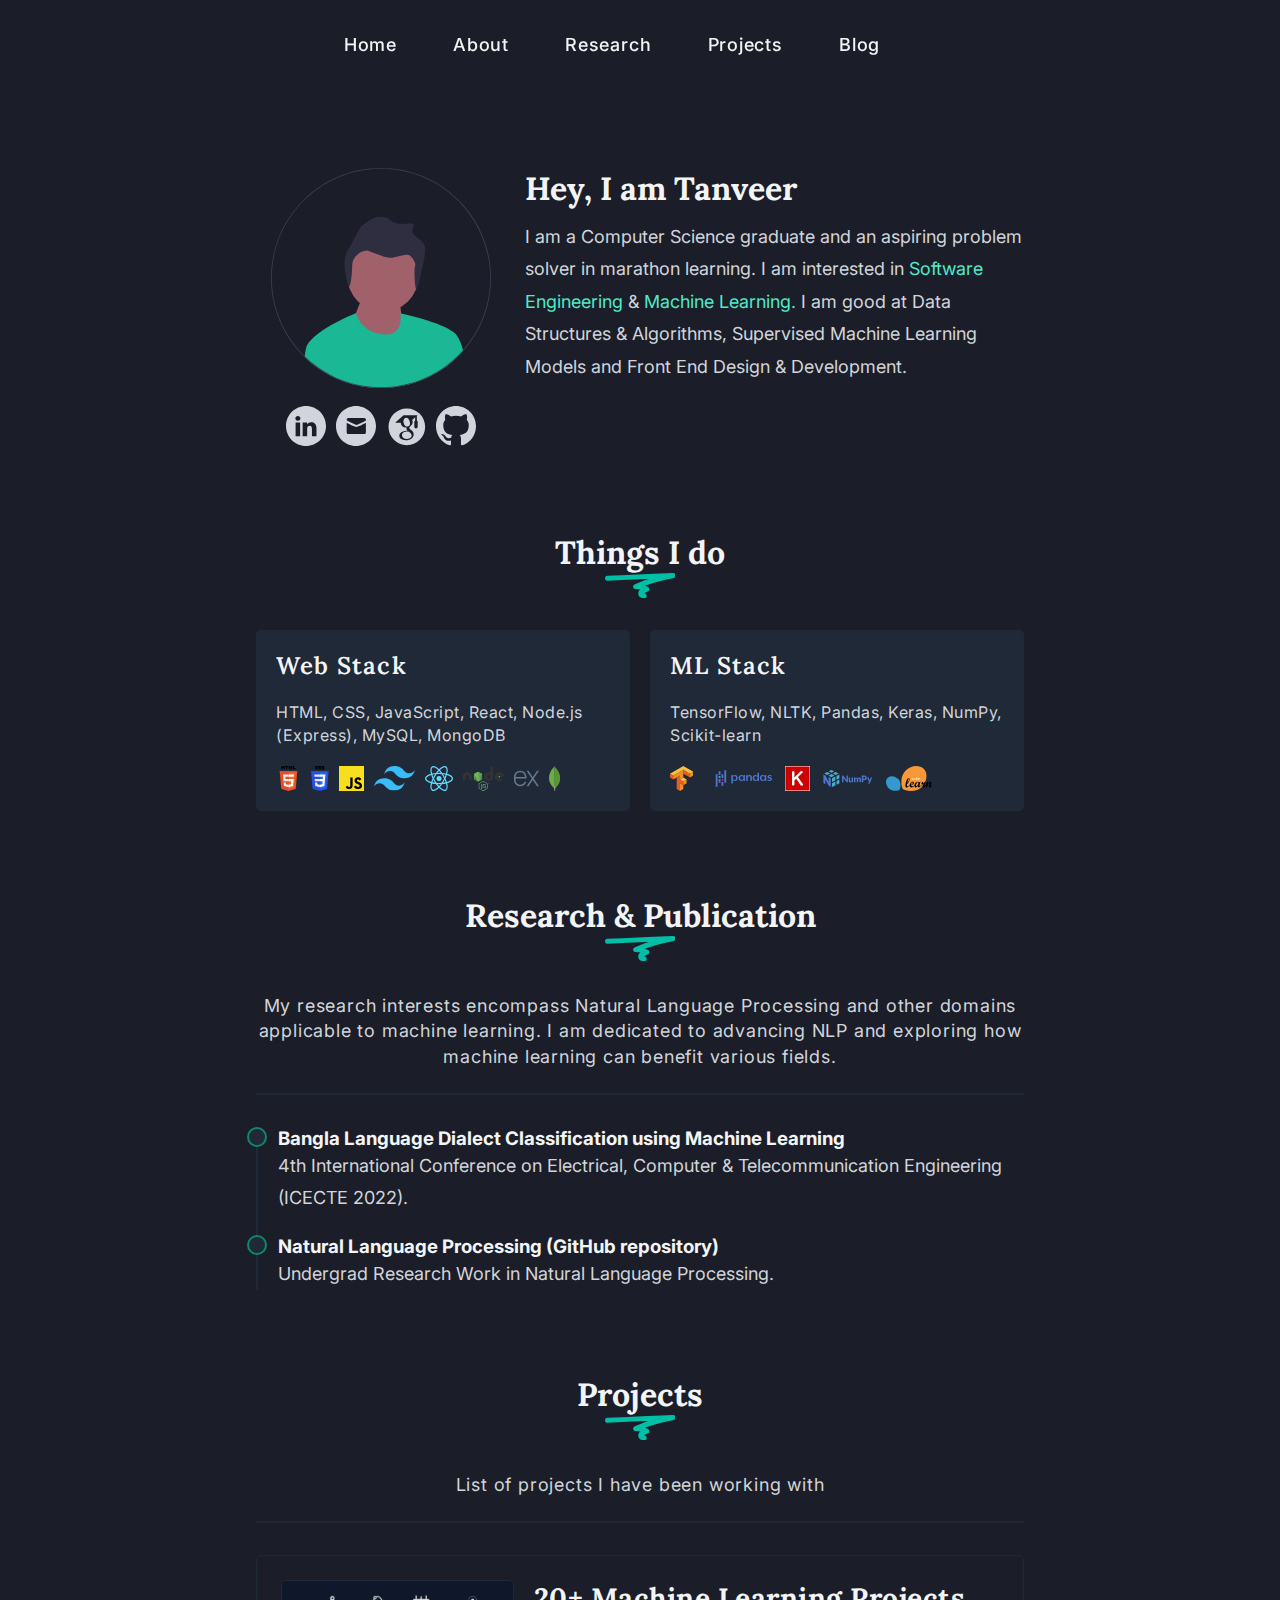
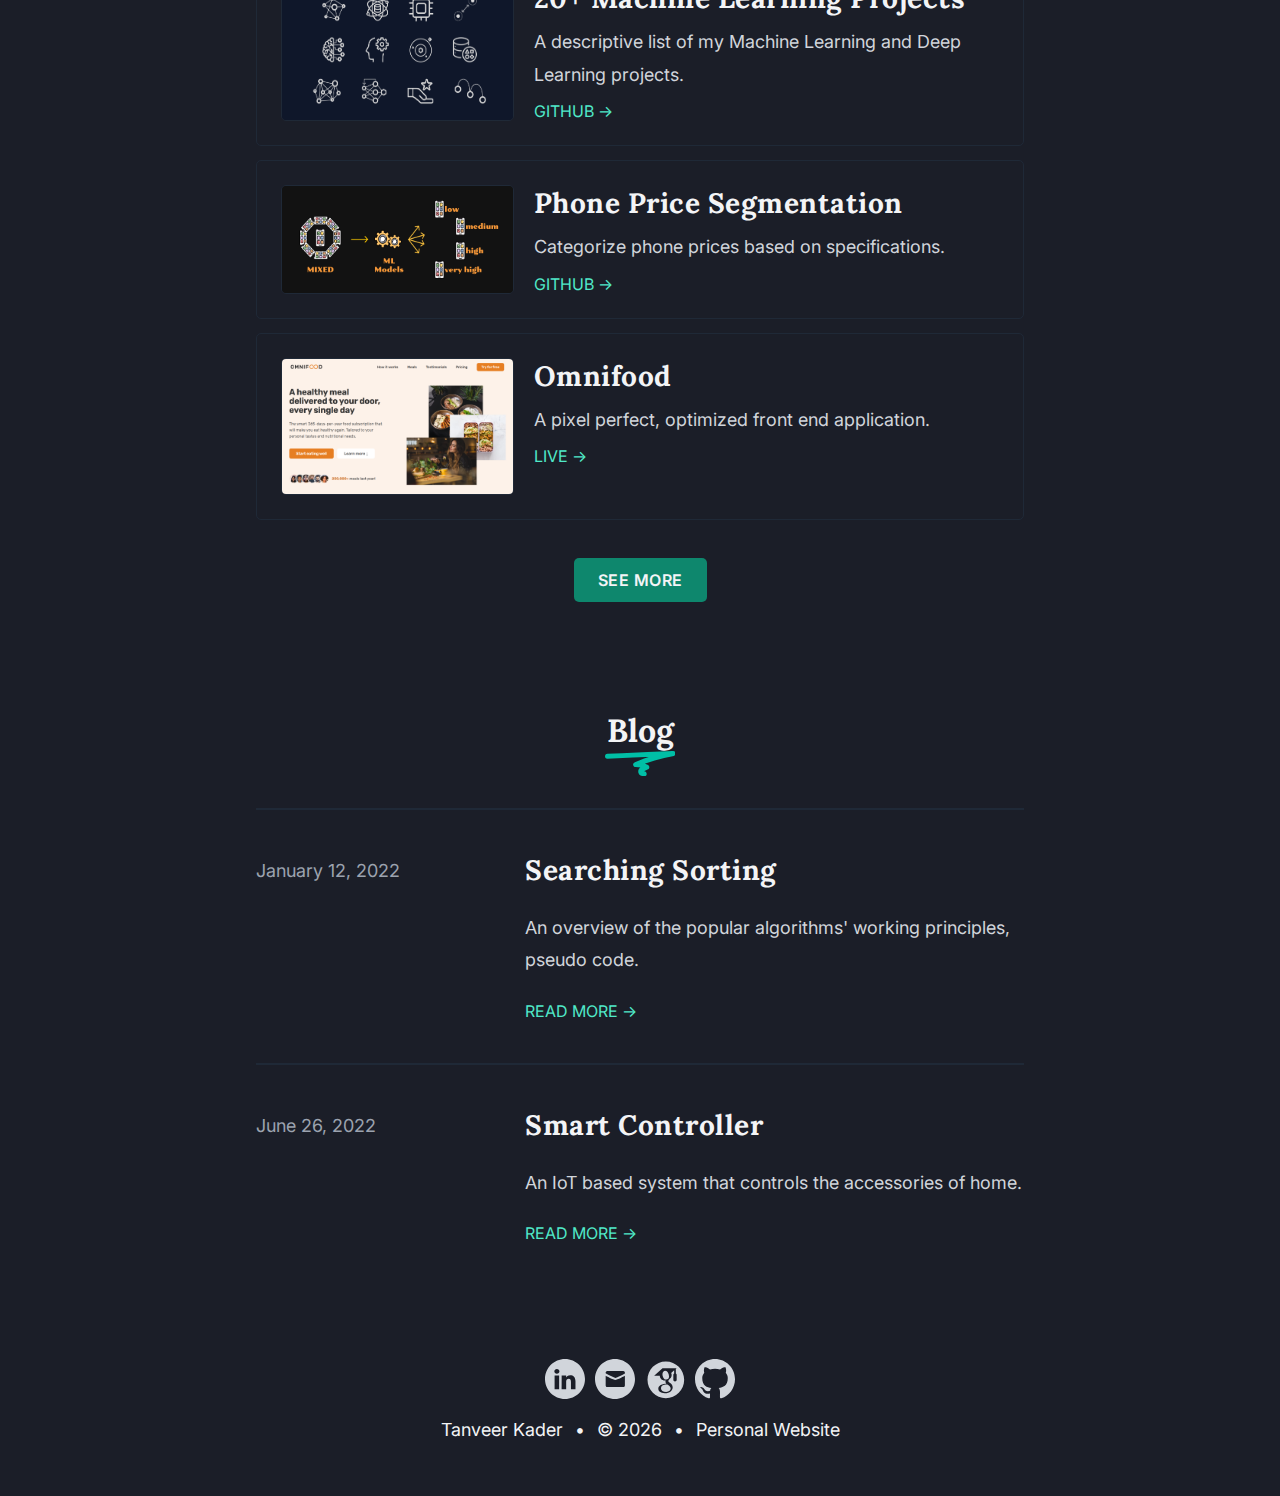
==== commit 2f10bee4: "style(headings): add underline to section headings" ====
--- a/index.html
+++ b/index.html
@@ -23,7 +23,7 @@
       <nav class="container navbar">
         <ul class="nav-items">
           <li><a href="/" class="nav-links">Home</a></li>
-          <li><a href="/" class="nav-links">About</a></li>
+          <li><a href="/about.html" class="nav-links">About</a></li>
           <li><a href="/#research" class="nav-links">Research</a></li>
           <li><a href="/#projects" class="nav-links">Projects</a></li>
           <li><a href="/#blog" class="nav-links">Blog</a></li>
@@ -181,7 +181,22 @@
     </section>
     <!-- tech stack -->
     <section class="container section-gap">
-      <h2 class="section-title">Things I do</h2>
+      <h2 class="section-title underline">
+        Things I do
+        <svg
+          xmlns="http://www.w3.org/2000/svg"
+          width="70.63932"
+          height="25.23866"
+          viewBox="0 0 70.63932 25.23866"
+          creator="Katerina Limpitsouni"
+        >
+          <path
+            d="M2.41072,7.75929c17.02568-.71364,34.05136-1.42727,51.07704-2.14091l14.70022-.61616-.6646-4.9107c-12.91114,2.24931-25.50153,6.02077-37.59863,11.04984-1.14989,.47804-1.99105,1.41114-1.79075,2.743,.18277,1.21528,1.18621,2.16637,2.45535,2.1677,3.4797,.00364,6.85119,.81258,9.99116,2.3105v-4.31735c-1.72999,.82125-3.65929,1.50251-5.2661,2.545-1.85577,1.20401-2.56038,3.57856-1.73346,5.61093,.99904,2.45541,3.31379,2.88317,5.70214,3.03169,3.21346,.19982,3.20156-4.80092,0-5-.42704-.02655-.86602-.10566-1.29319-.10946-.13576-.00121,.18317,.04243,.17324,.1348-.03856,.35884-.0895-.27388,.03982,.08986,.16194,.45549,.043-.29009,.0075,.15826-.02632,.33249-.53569,.38661,.03405,.1632,.2588-.10148,.50866-.24147,.75941-.3605,1.36673-.64881,2.73345-1.29761,4.10018-1.94642,1.63647-.77686,1.63166-3.53897,0-4.31735-3.94824-1.8835-8.12283-2.98855-12.51475-2.99314l.6646,4.9107c12.09709-5.02907,24.68748-8.80052,37.59863-11.04984,2.7805-.4844,2.12863-5.02778-.6646-4.9107C51.16231,.71586,34.13662,1.42949,17.11094,2.14313L2.41072,2.75929c-3.20582,.13437-3.22276,5.13508,0,5h0Z"
+            fill="#00bfa6"
+            origin="undraw"
+          />
+        </svg>
+      </h2>
       <div class="tech-stack-cards">
         <div class="card">
           <h2 class="card-title">Web Stack</h2>
@@ -927,7 +942,22 @@
 
     <!-- Research Section -->
     <section class="container section-gap" id="research">
-      <h2 class="section-title">Research & Publication</h2>
+      <h2 class="section-title underline">
+        Research & Publication
+        <svg
+          xmlns="http://www.w3.org/2000/svg"
+          width="70.63932"
+          height="25.23866"
+          viewBox="0 0 70.63932 25.23866"
+          creator="Katerina Limpitsouni"
+        >
+          <path
+            d="M2.41072,7.75929c17.02568-.71364,34.05136-1.42727,51.07704-2.14091l14.70022-.61616-.6646-4.9107c-12.91114,2.24931-25.50153,6.02077-37.59863,11.04984-1.14989,.47804-1.99105,1.41114-1.79075,2.743,.18277,1.21528,1.18621,2.16637,2.45535,2.1677,3.4797,.00364,6.85119,.81258,9.99116,2.3105v-4.31735c-1.72999,.82125-3.65929,1.50251-5.2661,2.545-1.85577,1.20401-2.56038,3.57856-1.73346,5.61093,.99904,2.45541,3.31379,2.88317,5.70214,3.03169,3.21346,.19982,3.20156-4.80092,0-5-.42704-.02655-.86602-.10566-1.29319-.10946-.13576-.00121,.18317,.04243,.17324,.1348-.03856,.35884-.0895-.27388,.03982,.08986,.16194,.45549,.043-.29009,.0075,.15826-.02632,.33249-.53569,.38661,.03405,.1632,.2588-.10148,.50866-.24147,.75941-.3605,1.36673-.64881,2.73345-1.29761,4.10018-1.94642,1.63647-.77686,1.63166-3.53897,0-4.31735-3.94824-1.8835-8.12283-2.98855-12.51475-2.99314l.6646,4.9107c12.09709-5.02907,24.68748-8.80052,37.59863-11.04984,2.7805-.4844,2.12863-5.02778-.6646-4.9107C51.16231,.71586,34.13662,1.42949,17.11094,2.14313L2.41072,2.75929c-3.20582,.13437-3.22276,5.13508,0,5h0Z"
+            fill="#00bfa6"
+            origin="undraw"
+          />
+        </svg>
+      </h2>
       <p class="section-description">
         My research interests encompass Natural Language Processing and other domains applicable to machine learning. I am dedicated to advancing NLP and exploring how machine learning can benefit various fields.
       </p>
@@ -959,7 +989,22 @@
 
     <!-- Project Section -->
     <section class="container section-gap" id="projects">
-      <h2 class="section-title">Projects</h2>
+      <h2 class="section-title underline">
+        Projects
+        <svg
+          xmlns="http://www.w3.org/2000/svg"
+          width="70.63932"
+          height="25.23866"
+          viewBox="0 0 70.63932 25.23866"
+          creator="Katerina Limpitsouni"
+        >
+          <path
+            d="M2.41072,7.75929c17.02568-.71364,34.05136-1.42727,51.07704-2.14091l14.70022-.61616-.6646-4.9107c-12.91114,2.24931-25.50153,6.02077-37.59863,11.04984-1.14989,.47804-1.99105,1.41114-1.79075,2.743,.18277,1.21528,1.18621,2.16637,2.45535,2.1677,3.4797,.00364,6.85119,.81258,9.99116,2.3105v-4.31735c-1.72999,.82125-3.65929,1.50251-5.2661,2.545-1.85577,1.20401-2.56038,3.57856-1.73346,5.61093,.99904,2.45541,3.31379,2.88317,5.70214,3.03169,3.21346,.19982,3.20156-4.80092,0-5-.42704-.02655-.86602-.10566-1.29319-.10946-.13576-.00121,.18317,.04243,.17324,.1348-.03856,.35884-.0895-.27388,.03982,.08986,.16194,.45549,.043-.29009,.0075,.15826-.02632,.33249-.53569,.38661,.03405,.1632,.2588-.10148,.50866-.24147,.75941-.3605,1.36673-.64881,2.73345-1.29761,4.10018-1.94642,1.63647-.77686,1.63166-3.53897,0-4.31735-3.94824-1.8835-8.12283-2.98855-12.51475-2.99314l.6646,4.9107c12.09709-5.02907,24.68748-8.80052,37.59863-11.04984,2.7805-.4844,2.12863-5.02778-.6646-4.9107C51.16231,.71586,34.13662,1.42949,17.11094,2.14313L2.41072,2.75929c-3.20582,.13437-3.22276,5.13508,0,5h0Z"
+            fill="#00bfa6"
+            origin="undraw"
+          />
+        </svg>
+      </h2>
       <p class="section-description bb">
         List of projects I have been working with
       </p>
@@ -1037,7 +1082,22 @@
 
     <!-- Blog Section -->
     <section class="container section-gap" id="blog">
-      <h2 class="section-title">Blog</h2>
+      <h2 class="section-title underline">
+        Blog
+        <svg
+          xmlns="http://www.w3.org/2000/svg"
+          width="70.63932"
+          height="25.23866"
+          viewBox="0 0 70.63932 25.23866"
+          creator="Katerina Limpitsouni"
+        >
+          <path
+            d="M2.41072,7.75929c17.02568-.71364,34.05136-1.42727,51.07704-2.14091l14.70022-.61616-.6646-4.9107c-12.91114,2.24931-25.50153,6.02077-37.59863,11.04984-1.14989,.47804-1.99105,1.41114-1.79075,2.743,.18277,1.21528,1.18621,2.16637,2.45535,2.1677,3.4797,.00364,6.85119,.81258,9.99116,2.3105v-4.31735c-1.72999,.82125-3.65929,1.50251-5.2661,2.545-1.85577,1.20401-2.56038,3.57856-1.73346,5.61093,.99904,2.45541,3.31379,2.88317,5.70214,3.03169,3.21346,.19982,3.20156-4.80092,0-5-.42704-.02655-.86602-.10566-1.29319-.10946-.13576-.00121,.18317,.04243,.17324,.1348-.03856,.35884-.0895-.27388,.03982,.08986,.16194,.45549,.043-.29009,.0075,.15826-.02632,.33249-.53569,.38661,.03405,.1632,.2588-.10148,.50866-.24147,.75941-.3605,1.36673-.64881,2.73345-1.29761,4.10018-1.94642,1.63647-.77686,1.63166-3.53897,0-4.31735-3.94824-1.8835-8.12283-2.98855-12.51475-2.99314l.6646,4.9107c12.09709-5.02907,24.68748-8.80052,37.59863-11.04984,2.7805-.4844,2.12863-5.02778-.6646-4.9107C51.16231,.71586,34.13662,1.42949,17.11094,2.14313L2.41072,2.75929c-3.20582,.13437-3.22276,5.13508,0,5h0Z"
+            fill="#00bfa6"
+            origin="undraw"
+          />
+        </svg>
+      </h2>
       <div class="blog">
         <p class="blog-timedate">January 12, 2022</p>
         <div class="blog-texts">
--- a/styles/style.css
+++ b/styles/style.css
@@ -227,9 +227,9 @@
   /* border: 2px solid #1f2937; */
 }
 
-.publication-title {
+/* .publication-title {
   color: #9ca3af;
-}
+} */
 /* Projects */
 
 .card-stack {
@@ -395,3 +395,54 @@
     font-size: 3rem;
   }
 }
+
+/* About Page Slider */
+
+.swiper {
+  max-height: 40rem;
+  width: auto;
+}
+
+.coverphoto {
+  width: 100%;
+  height: 100%;
+  object-fit: cover;
+  border-radius: 5px;
+}
+
+.bullet-list {
+  display: flex;
+  flex-direction: column;
+  gap: 20px;
+  padding-left: 2rem;
+  /* border-left: 2px solid #0e876d; */
+  border-left: 2px solid #1f2937;
+  position: relative;
+}
+
+/* .publication-item {
+  padding: 0 0 2rem 2rem;
+} */
+
+.bullet-list-item::before {
+  content: "";
+  position: absolute;
+  left: -11px;
+  height: 16px;
+  width: 16px;
+  border-radius: 50%;
+  background-color: #1f2937;
+  border: 2px solid #0e876d;
+  /* border: 2px solid #1f2937; */
+}
+
+.bullet-list-title {
+  font-size: 1.8rem;
+  letter-spacing: 0.1rem;
+}
+
+.bullet-list-description {
+  font-size: 1.8rem;
+  line-height: 1.5;
+  color: #d1d5db;
+}
--- a/styles/general.css
+++ b/styles/general.css
@@ -41,6 +41,12 @@
   font-size: 3.2rem;
   margin-bottom: 3.2rem;
   text-align: center;
+}
+
+.underline {
+  display: flex;
+  flex-direction: column;
+  align-items: center;
 }
 
 .section-description {
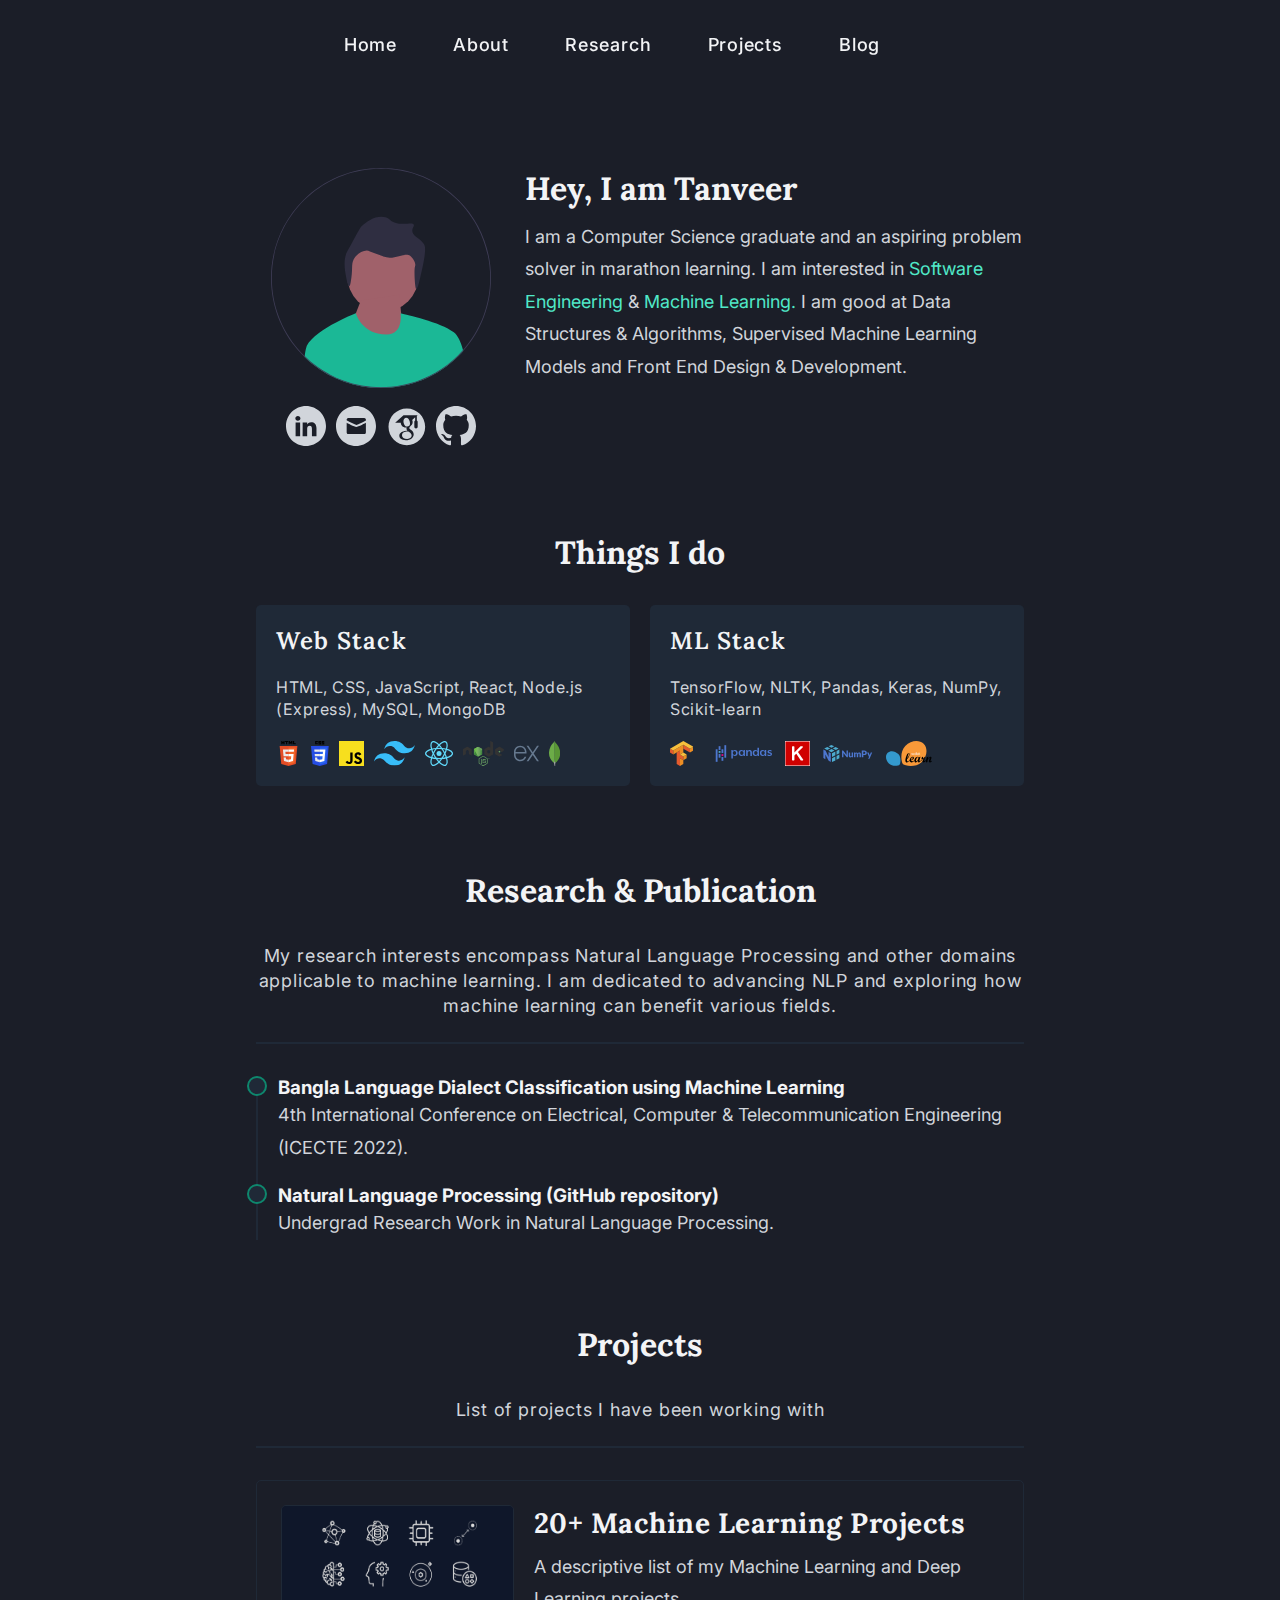
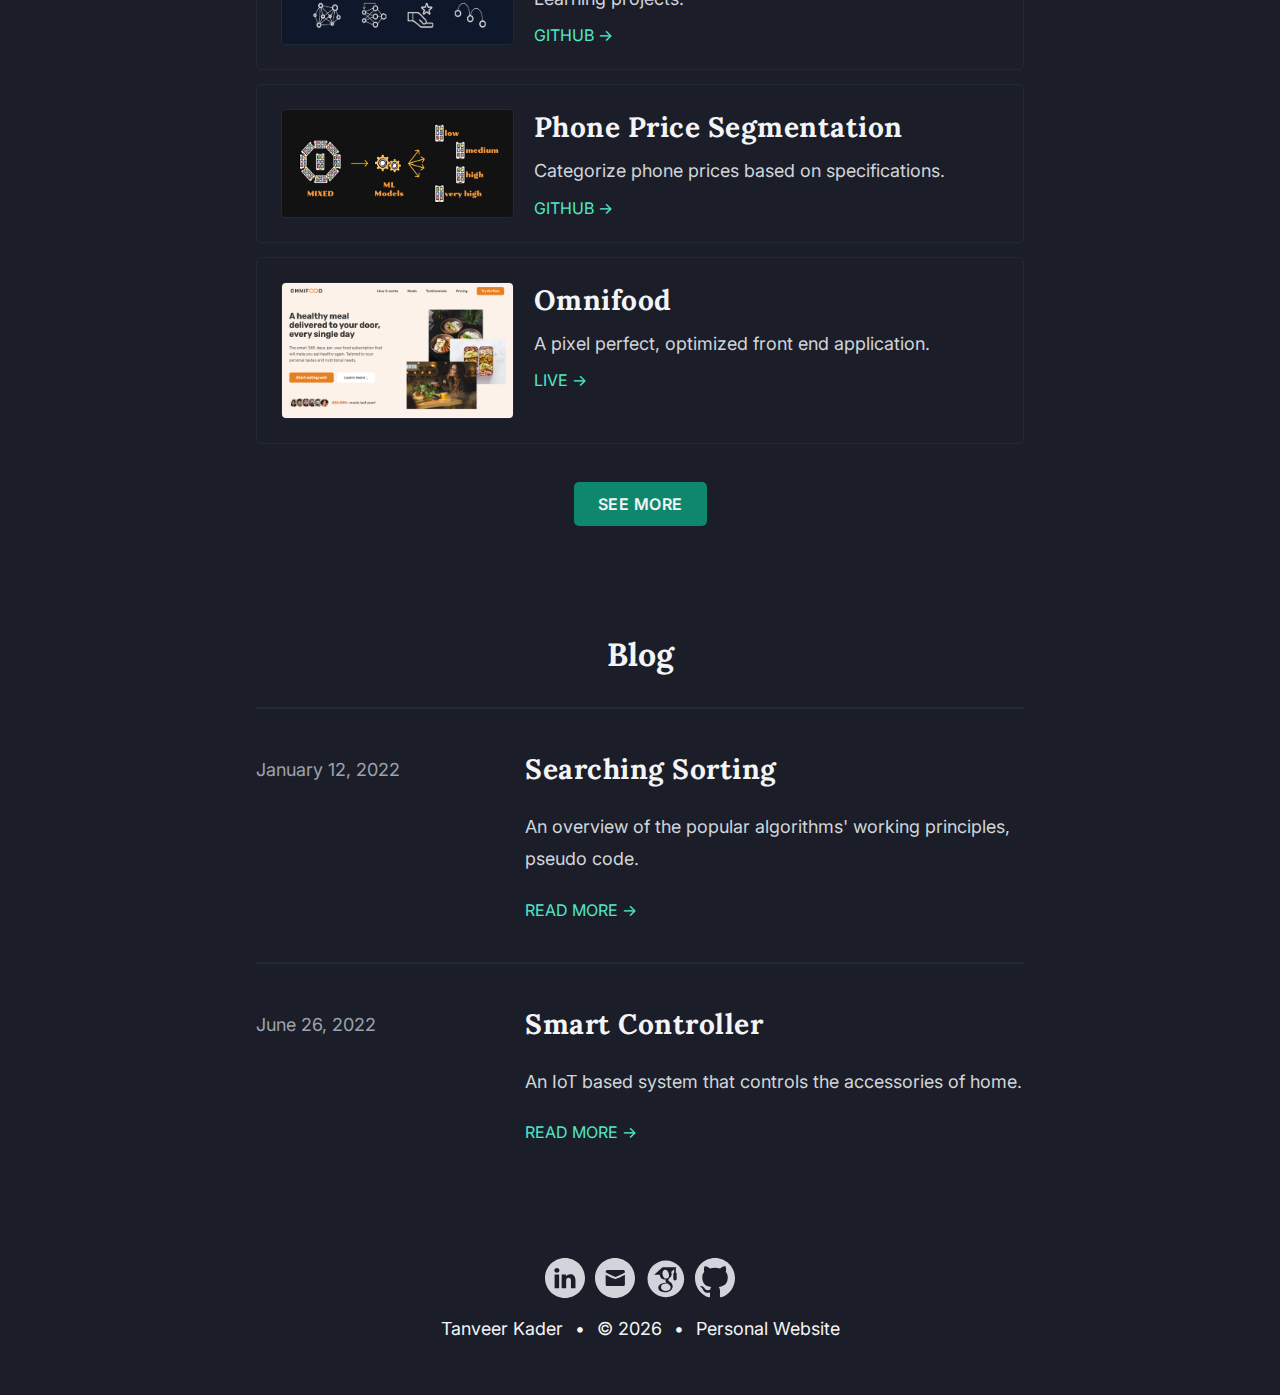
==== commit 9bd42ac3: "Merge pull request #36 from tanveer-kader/30-about-page" ====
--- a/index.html
+++ b/index.html
@@ -181,22 +181,7 @@
     </section>
     <!-- tech stack -->
     <section class="container section-gap">
-      <h2 class="section-title underline">
-        Things I do
-        <svg
-          xmlns="http://www.w3.org/2000/svg"
-          width="70.63932"
-          height="25.23866"
-          viewBox="0 0 70.63932 25.23866"
-          creator="Katerina Limpitsouni"
-        >
-          <path
-            d="M2.41072,7.75929c17.02568-.71364,34.05136-1.42727,51.07704-2.14091l14.70022-.61616-.6646-4.9107c-12.91114,2.24931-25.50153,6.02077-37.59863,11.04984-1.14989,.47804-1.99105,1.41114-1.79075,2.743,.18277,1.21528,1.18621,2.16637,2.45535,2.1677,3.4797,.00364,6.85119,.81258,9.99116,2.3105v-4.31735c-1.72999,.82125-3.65929,1.50251-5.2661,2.545-1.85577,1.20401-2.56038,3.57856-1.73346,5.61093,.99904,2.45541,3.31379,2.88317,5.70214,3.03169,3.21346,.19982,3.20156-4.80092,0-5-.42704-.02655-.86602-.10566-1.29319-.10946-.13576-.00121,.18317,.04243,.17324,.1348-.03856,.35884-.0895-.27388,.03982,.08986,.16194,.45549,.043-.29009,.0075,.15826-.02632,.33249-.53569,.38661,.03405,.1632,.2588-.10148,.50866-.24147,.75941-.3605,1.36673-.64881,2.73345-1.29761,4.10018-1.94642,1.63647-.77686,1.63166-3.53897,0-4.31735-3.94824-1.8835-8.12283-2.98855-12.51475-2.99314l.6646,4.9107c12.09709-5.02907,24.68748-8.80052,37.59863-11.04984,2.7805-.4844,2.12863-5.02778-.6646-4.9107C51.16231,.71586,34.13662,1.42949,17.11094,2.14313L2.41072,2.75929c-3.20582,.13437-3.22276,5.13508,0,5h0Z"
-            fill="#00bfa6"
-            origin="undraw"
-          />
-        </svg>
-      </h2>
+      <h2 class="section-title">Things I do</h2>
       <div class="tech-stack-cards">
         <div class="card">
           <h2 class="card-title">Web Stack</h2>
@@ -942,22 +927,7 @@
 
     <!-- Research Section -->
     <section class="container section-gap" id="research">
-      <h2 class="section-title underline">
-        Research & Publication
-        <svg
-          xmlns="http://www.w3.org/2000/svg"
-          width="70.63932"
-          height="25.23866"
-          viewBox="0 0 70.63932 25.23866"
-          creator="Katerina Limpitsouni"
-        >
-          <path
-            d="M2.41072,7.75929c17.02568-.71364,34.05136-1.42727,51.07704-2.14091l14.70022-.61616-.6646-4.9107c-12.91114,2.24931-25.50153,6.02077-37.59863,11.04984-1.14989,.47804-1.99105,1.41114-1.79075,2.743,.18277,1.21528,1.18621,2.16637,2.45535,2.1677,3.4797,.00364,6.85119,.81258,9.99116,2.3105v-4.31735c-1.72999,.82125-3.65929,1.50251-5.2661,2.545-1.85577,1.20401-2.56038,3.57856-1.73346,5.61093,.99904,2.45541,3.31379,2.88317,5.70214,3.03169,3.21346,.19982,3.20156-4.80092,0-5-.42704-.02655-.86602-.10566-1.29319-.10946-.13576-.00121,.18317,.04243,.17324,.1348-.03856,.35884-.0895-.27388,.03982,.08986,.16194,.45549,.043-.29009,.0075,.15826-.02632,.33249-.53569,.38661,.03405,.1632,.2588-.10148,.50866-.24147,.75941-.3605,1.36673-.64881,2.73345-1.29761,4.10018-1.94642,1.63647-.77686,1.63166-3.53897,0-4.31735-3.94824-1.8835-8.12283-2.98855-12.51475-2.99314l.6646,4.9107c12.09709-5.02907,24.68748-8.80052,37.59863-11.04984,2.7805-.4844,2.12863-5.02778-.6646-4.9107C51.16231,.71586,34.13662,1.42949,17.11094,2.14313L2.41072,2.75929c-3.20582,.13437-3.22276,5.13508,0,5h0Z"
-            fill="#00bfa6"
-            origin="undraw"
-          />
-        </svg>
-      </h2>
+      <h2 class="section-title">Research & Publication</h2>
       <p class="section-description">
         My research interests encompass Natural Language Processing and other domains applicable to machine learning. I am dedicated to advancing NLP and exploring how machine learning can benefit various fields.
       </p>
@@ -989,22 +959,7 @@
 
     <!-- Project Section -->
     <section class="container section-gap" id="projects">
-      <h2 class="section-title underline">
-        Projects
-        <svg
-          xmlns="http://www.w3.org/2000/svg"
-          width="70.63932"
-          height="25.23866"
-          viewBox="0 0 70.63932 25.23866"
-          creator="Katerina Limpitsouni"
-        >
-          <path
-            d="M2.41072,7.75929c17.02568-.71364,34.05136-1.42727,51.07704-2.14091l14.70022-.61616-.6646-4.9107c-12.91114,2.24931-25.50153,6.02077-37.59863,11.04984-1.14989,.47804-1.99105,1.41114-1.79075,2.743,.18277,1.21528,1.18621,2.16637,2.45535,2.1677,3.4797,.00364,6.85119,.81258,9.99116,2.3105v-4.31735c-1.72999,.82125-3.65929,1.50251-5.2661,2.545-1.85577,1.20401-2.56038,3.57856-1.73346,5.61093,.99904,2.45541,3.31379,2.88317,5.70214,3.03169,3.21346,.19982,3.20156-4.80092,0-5-.42704-.02655-.86602-.10566-1.29319-.10946-.13576-.00121,.18317,.04243,.17324,.1348-.03856,.35884-.0895-.27388,.03982,.08986,.16194,.45549,.043-.29009,.0075,.15826-.02632,.33249-.53569,.38661,.03405,.1632,.2588-.10148,.50866-.24147,.75941-.3605,1.36673-.64881,2.73345-1.29761,4.10018-1.94642,1.63647-.77686,1.63166-3.53897,0-4.31735-3.94824-1.8835-8.12283-2.98855-12.51475-2.99314l.6646,4.9107c12.09709-5.02907,24.68748-8.80052,37.59863-11.04984,2.7805-.4844,2.12863-5.02778-.6646-4.9107C51.16231,.71586,34.13662,1.42949,17.11094,2.14313L2.41072,2.75929c-3.20582,.13437-3.22276,5.13508,0,5h0Z"
-            fill="#00bfa6"
-            origin="undraw"
-          />
-        </svg>
-      </h2>
+      <h2 class="section-title">Projects</h2>
       <p class="section-description bb">
         List of projects I have been working with
       </p>
@@ -1082,22 +1037,7 @@
 
     <!-- Blog Section -->
     <section class="container section-gap" id="blog">
-      <h2 class="section-title underline">
-        Blog
-        <svg
-          xmlns="http://www.w3.org/2000/svg"
-          width="70.63932"
-          height="25.23866"
-          viewBox="0 0 70.63932 25.23866"
-          creator="Katerina Limpitsouni"
-        >
-          <path
-            d="M2.41072,7.75929c17.02568-.71364,34.05136-1.42727,51.07704-2.14091l14.70022-.61616-.6646-4.9107c-12.91114,2.24931-25.50153,6.02077-37.59863,11.04984-1.14989,.47804-1.99105,1.41114-1.79075,2.743,.18277,1.21528,1.18621,2.16637,2.45535,2.1677,3.4797,.00364,6.85119,.81258,9.99116,2.3105v-4.31735c-1.72999,.82125-3.65929,1.50251-5.2661,2.545-1.85577,1.20401-2.56038,3.57856-1.73346,5.61093,.99904,2.45541,3.31379,2.88317,5.70214,3.03169,3.21346,.19982,3.20156-4.80092,0-5-.42704-.02655-.86602-.10566-1.29319-.10946-.13576-.00121,.18317,.04243,.17324,.1348-.03856,.35884-.0895-.27388,.03982,.08986,.16194,.45549,.043-.29009,.0075,.15826-.02632,.33249-.53569,.38661,.03405,.1632,.2588-.10148,.50866-.24147,.75941-.3605,1.36673-.64881,2.73345-1.29761,4.10018-1.94642,1.63647-.77686,1.63166-3.53897,0-4.31735-3.94824-1.8835-8.12283-2.98855-12.51475-2.99314l.6646,4.9107c12.09709-5.02907,24.68748-8.80052,37.59863-11.04984,2.7805-.4844,2.12863-5.02778-.6646-4.9107C51.16231,.71586,34.13662,1.42949,17.11094,2.14313L2.41072,2.75929c-3.20582,.13437-3.22276,5.13508,0,5h0Z"
-            fill="#00bfa6"
-            origin="undraw"
-          />
-        </svg>
-      </h2>
+      <h2 class="section-title">Blog</h2>
       <div class="blog">
         <p class="blog-timedate">January 12, 2022</p>
         <div class="blog-texts">
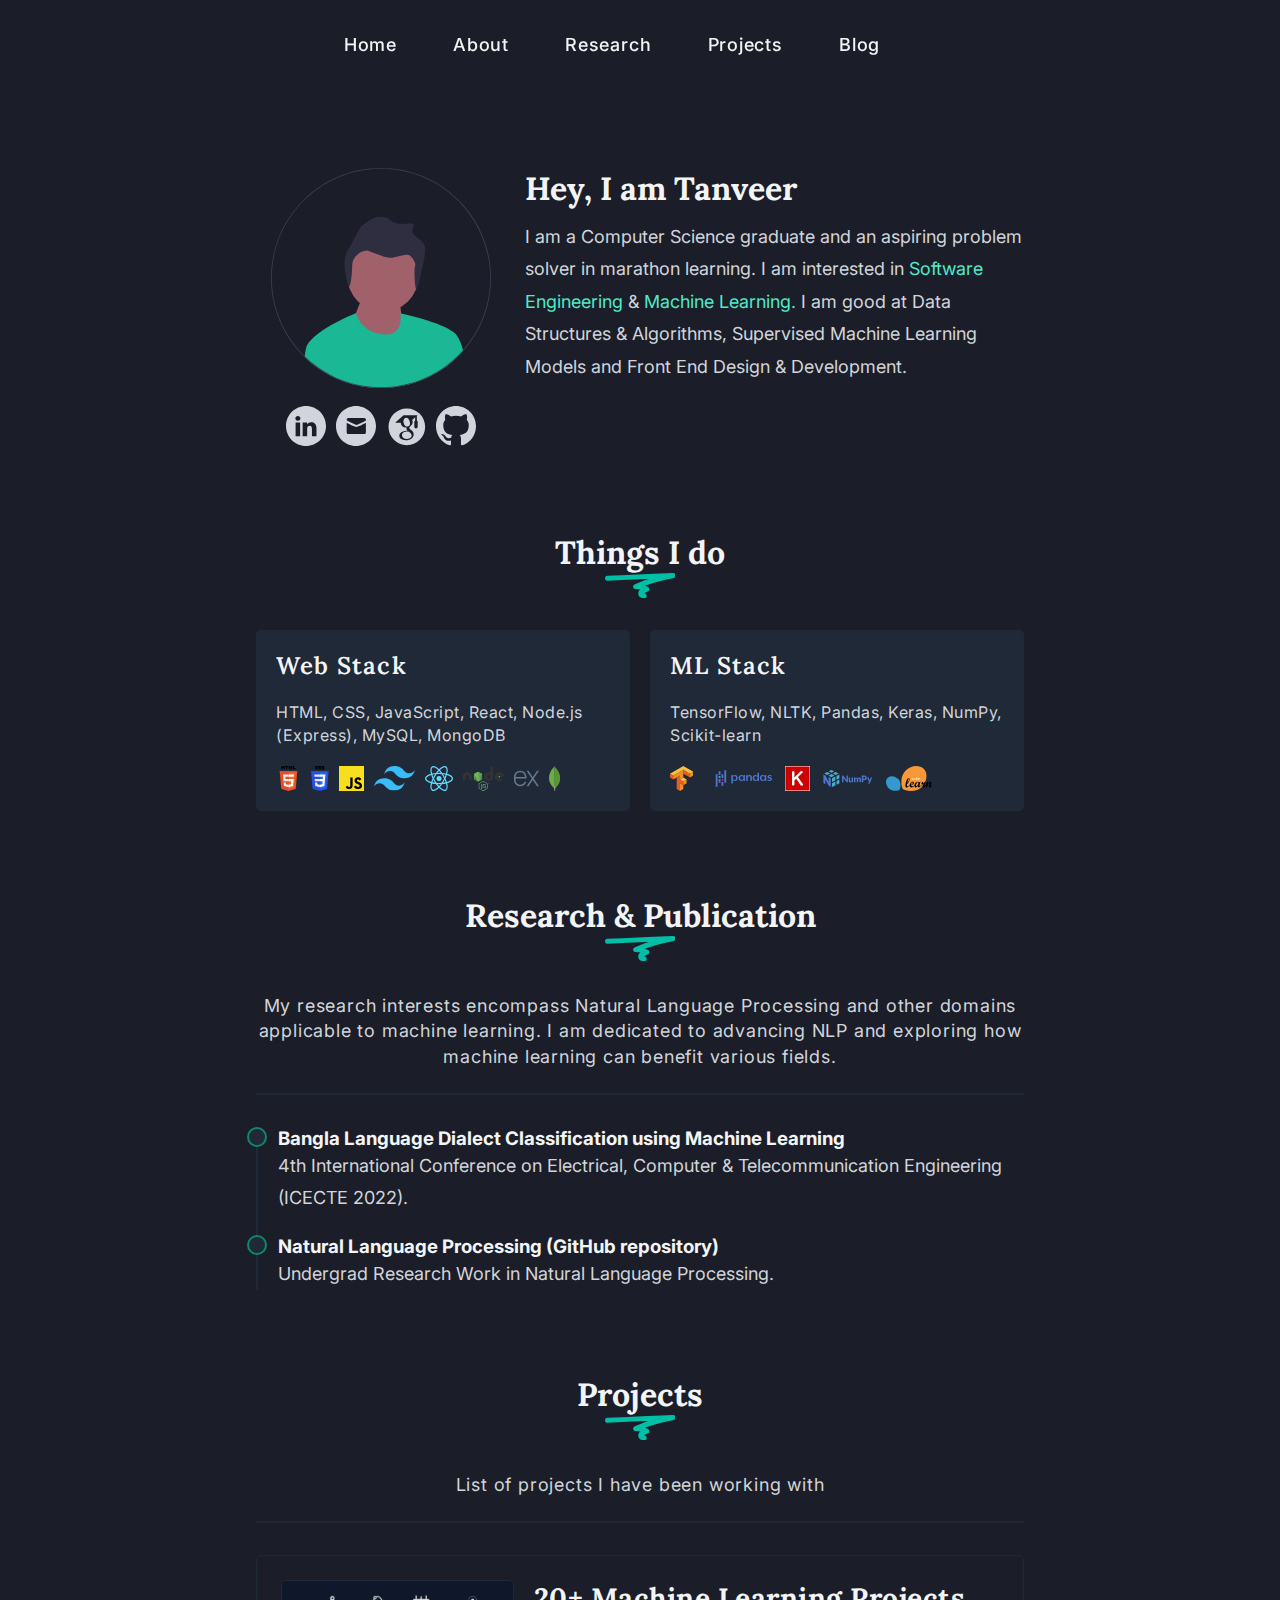
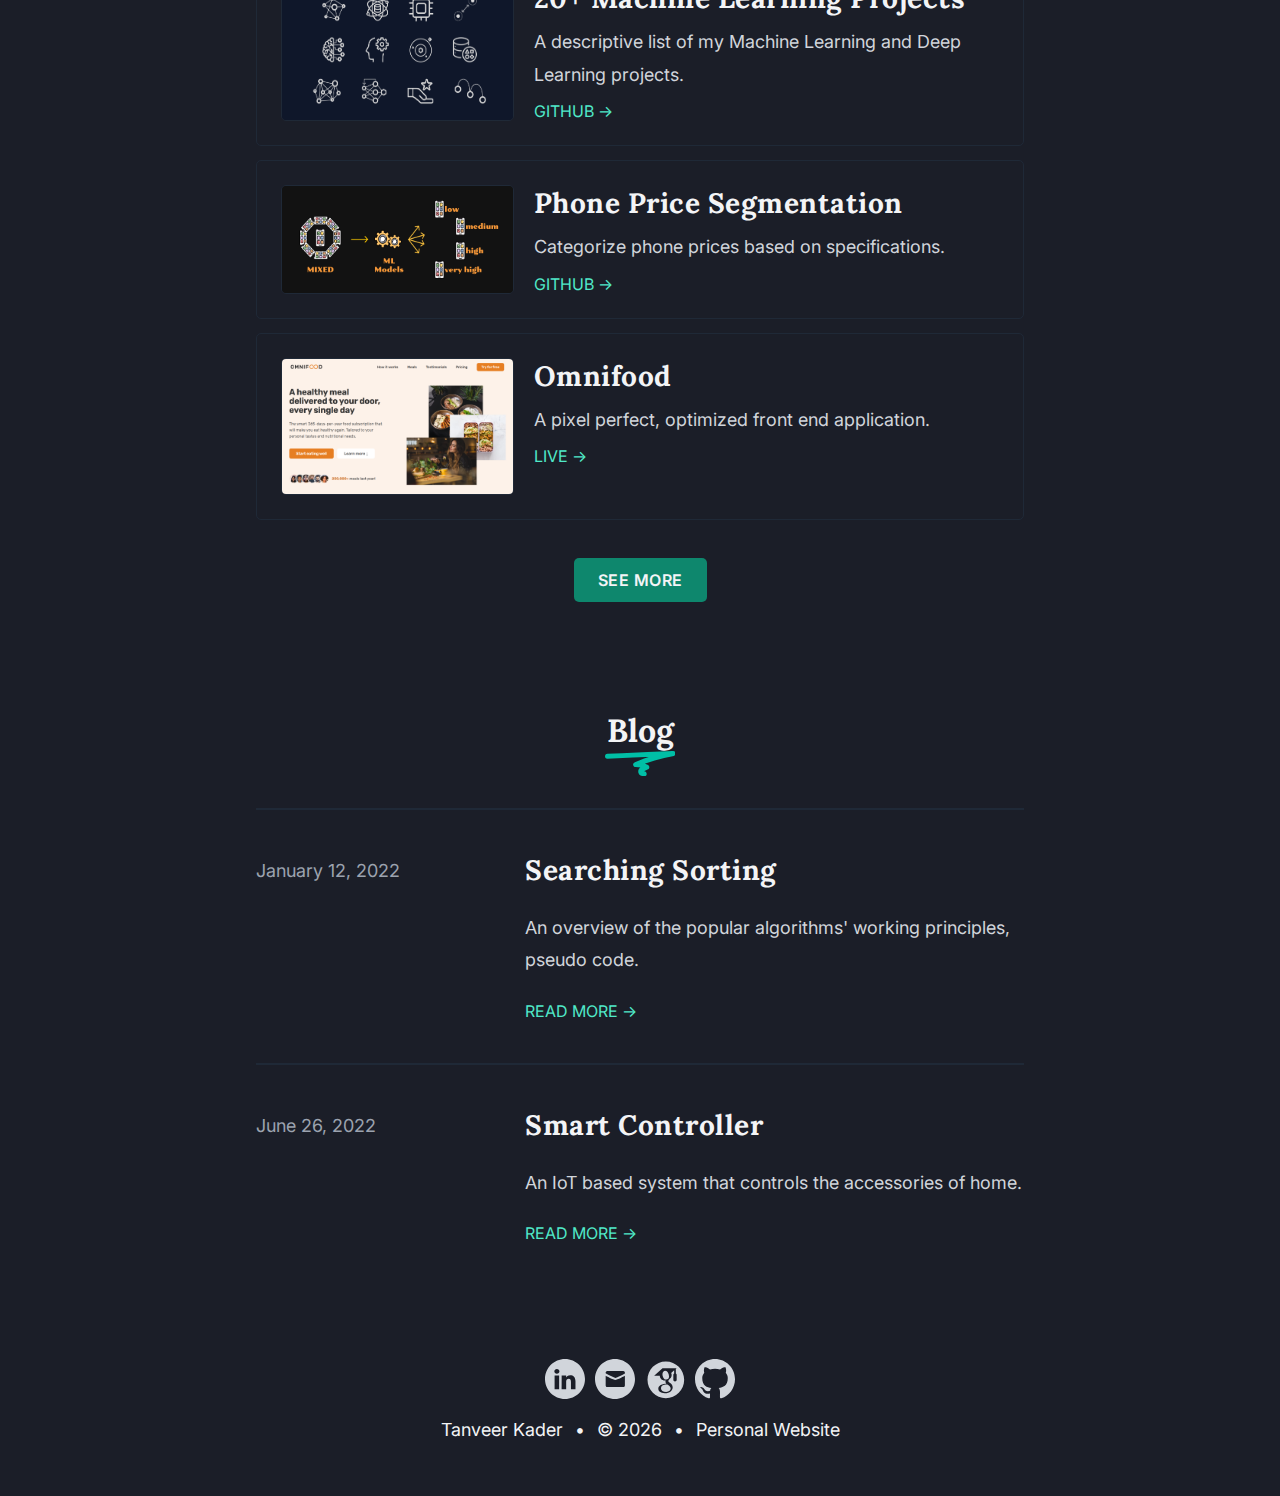
==== commit 3abdcffe: "perf(links): external links open in new window" ====
--- a/index.html
+++ b/index.html
@@ -85,8 +85,9 @@
           <div class="social-links">
             <!-- linkedin -->
             <a
-              href="https://www.linkedin.com/in/tanveer-kader-2459781b1"
+              href="https://www.linkedin.com/in/tanveerkader/"
               class="icon-link"
+              target="_blank"
             >
               <svg
                 width="48"
@@ -105,7 +106,7 @@
               </svg>
             </a>
             <!-- email -->
-            <a href="mailto:tanveerkader4@gmail.com" class="icon-link">
+            <a href="mailto:tanveerkader4@gmail.com" class="icon-link" target="_blank">
               <svg
                 width="48"
                 height="48"
@@ -125,6 +126,7 @@
             <a
               href="https://scholar.google.com/citations?user=GIAwRq4AAAAJ&hl=en"
               class="icon-link"
+              target="_blank"
             >
               <svg
                 xmlns="http://www.w3.org/2000/svg"
@@ -140,7 +142,7 @@
               </svg>
             </a>
             <!-- github -->
-            <a href="https://github.com/tanveer-kader" class="icon-link">
+            <a href="https://github.com/tanveer-kader" class="icon-link" target="_blank">
               <svg
                 width="48"
                 height="48"
@@ -181,7 +183,22 @@
     </section>
     <!-- tech stack -->
     <section class="container section-gap">
-      <h2 class="section-title">Things I do</h2>
+      <h2 class="section-title underline">
+        Things I do
+        <svg
+          xmlns="http://www.w3.org/2000/svg"
+          width="70.63932"
+          height="25.23866"
+          viewBox="0 0 70.63932 25.23866"
+          creator="Katerina Limpitsouni"
+        >
+          <path
+            d="M2.41072,7.75929c17.02568-.71364,34.05136-1.42727,51.07704-2.14091l14.70022-.61616-.6646-4.9107c-12.91114,2.24931-25.50153,6.02077-37.59863,11.04984-1.14989,.47804-1.99105,1.41114-1.79075,2.743,.18277,1.21528,1.18621,2.16637,2.45535,2.1677,3.4797,.00364,6.85119,.81258,9.99116,2.3105v-4.31735c-1.72999,.82125-3.65929,1.50251-5.2661,2.545-1.85577,1.20401-2.56038,3.57856-1.73346,5.61093,.99904,2.45541,3.31379,2.88317,5.70214,3.03169,3.21346,.19982,3.20156-4.80092,0-5-.42704-.02655-.86602-.10566-1.29319-.10946-.13576-.00121,.18317,.04243,.17324,.1348-.03856,.35884-.0895-.27388,.03982,.08986,.16194,.45549,.043-.29009,.0075,.15826-.02632,.33249-.53569,.38661,.03405,.1632,.2588-.10148,.50866-.24147,.75941-.3605,1.36673-.64881,2.73345-1.29761,4.10018-1.94642,1.63647-.77686,1.63166-3.53897,0-4.31735-3.94824-1.8835-8.12283-2.98855-12.51475-2.99314l.6646,4.9107c12.09709-5.02907,24.68748-8.80052,37.59863-11.04984,2.7805-.4844,2.12863-5.02778-.6646-4.9107C51.16231,.71586,34.13662,1.42949,17.11094,2.14313L2.41072,2.75929c-3.20582,.13437-3.22276,5.13508,0,5h0Z"
+            fill="#00bfa6"
+            origin="undraw"
+          />
+        </svg>
+      </h2>
       <div class="tech-stack-cards">
         <div class="card">
           <h2 class="card-title">Web Stack</h2>
@@ -927,7 +944,22 @@
 
     <!-- Research Section -->
     <section class="container section-gap" id="research">
-      <h2 class="section-title">Research & Publication</h2>
+      <h2 class="section-title underline">
+        Research & Publication
+        <svg
+          xmlns="http://www.w3.org/2000/svg"
+          width="70.63932"
+          height="25.23866"
+          viewBox="0 0 70.63932 25.23866"
+          creator="Katerina Limpitsouni"
+        >
+          <path
+            d="M2.41072,7.75929c17.02568-.71364,34.05136-1.42727,51.07704-2.14091l14.70022-.61616-.6646-4.9107c-12.91114,2.24931-25.50153,6.02077-37.59863,11.04984-1.14989,.47804-1.99105,1.41114-1.79075,2.743,.18277,1.21528,1.18621,2.16637,2.45535,2.1677,3.4797,.00364,6.85119,.81258,9.99116,2.3105v-4.31735c-1.72999,.82125-3.65929,1.50251-5.2661,2.545-1.85577,1.20401-2.56038,3.57856-1.73346,5.61093,.99904,2.45541,3.31379,2.88317,5.70214,3.03169,3.21346,.19982,3.20156-4.80092,0-5-.42704-.02655-.86602-.10566-1.29319-.10946-.13576-.00121,.18317,.04243,.17324,.1348-.03856,.35884-.0895-.27388,.03982,.08986,.16194,.45549,.043-.29009,.0075,.15826-.02632,.33249-.53569,.38661,.03405,.1632,.2588-.10148,.50866-.24147,.75941-.3605,1.36673-.64881,2.73345-1.29761,4.10018-1.94642,1.63647-.77686,1.63166-3.53897,0-4.31735-3.94824-1.8835-8.12283-2.98855-12.51475-2.99314l.6646,4.9107c12.09709-5.02907,24.68748-8.80052,37.59863-11.04984,2.7805-.4844,2.12863-5.02778-.6646-4.9107C51.16231,.71586,34.13662,1.42949,17.11094,2.14313L2.41072,2.75929c-3.20582,.13437-3.22276,5.13508,0,5h0Z"
+            fill="#00bfa6"
+            origin="undraw"
+          />
+        </svg>
+      </h2>
       <p class="section-description">
         My research interests encompass Natural Language Processing and other domains applicable to machine learning. I am dedicated to advancing NLP and exploring how machine learning can benefit various fields.
       </p>
@@ -936,6 +968,7 @@
           <a
             href="https://ieeexplore.ieee.org/abstract/document/10114552"
             class="link title-link"
+            target="_blank"
           >
             <h3 class="">Bangla Language Dialect Classification using Machine Learning</h3>
           </a>
@@ -947,6 +980,7 @@
           <a
             href="https://github.com/tanveer-kader/nlp-thesis"
             class="link title-link"
+            target="_blank"
           >
             <h3 class="">Natural Language Processing (GitHub repository) </h3>
           </a>
@@ -959,7 +993,22 @@
 
     <!-- Project Section -->
     <section class="container section-gap" id="projects">
-      <h2 class="section-title">Projects</h2>
+      <h2 class="section-title underline">
+        Projects
+        <svg
+          xmlns="http://www.w3.org/2000/svg"
+          width="70.63932"
+          height="25.23866"
+          viewBox="0 0 70.63932 25.23866"
+          creator="Katerina Limpitsouni"
+        >
+          <path
+            d="M2.41072,7.75929c17.02568-.71364,34.05136-1.42727,51.07704-2.14091l14.70022-.61616-.6646-4.9107c-12.91114,2.24931-25.50153,6.02077-37.59863,11.04984-1.14989,.47804-1.99105,1.41114-1.79075,2.743,.18277,1.21528,1.18621,2.16637,2.45535,2.1677,3.4797,.00364,6.85119,.81258,9.99116,2.3105v-4.31735c-1.72999,.82125-3.65929,1.50251-5.2661,2.545-1.85577,1.20401-2.56038,3.57856-1.73346,5.61093,.99904,2.45541,3.31379,2.88317,5.70214,3.03169,3.21346,.19982,3.20156-4.80092,0-5-.42704-.02655-.86602-.10566-1.29319-.10946-.13576-.00121,.18317,.04243,.17324,.1348-.03856,.35884-.0895-.27388,.03982,.08986,.16194,.45549,.043-.29009,.0075,.15826-.02632,.33249-.53569,.38661,.03405,.1632,.2588-.10148,.50866-.24147,.75941-.3605,1.36673-.64881,2.73345-1.29761,4.10018-1.94642,1.63647-.77686,1.63166-3.53897,0-4.31735-3.94824-1.8835-8.12283-2.98855-12.51475-2.99314l.6646,4.9107c12.09709-5.02907,24.68748-8.80052,37.59863-11.04984,2.7805-.4844,2.12863-5.02778-.6646-4.9107C51.16231,.71586,34.13662,1.42949,17.11094,2.14313L2.41072,2.75929c-3.20582,.13437-3.22276,5.13508,0,5h0Z"
+            fill="#00bfa6"
+            origin="undraw"
+          />
+        </svg>
+      </h2>
       <p class="section-description bb">
         List of projects I have been working with
       </p>
@@ -972,6 +1021,7 @@
           <a
             href="https://github.com/tanveer-kader/ml-projects-py"
             class="link title-link"
+            target="_blank"
           >
             <h2 class="title">20+ Machine Learning Projects</h2>
           </a>
@@ -982,6 +1032,7 @@
             <a
               href="https://github.com/tanveer-kader/ml-projects-py"
               class="link uppercase"
+              target="_blank"
               >Github &rarr;</a>
         </div>
         </div>
@@ -994,6 +1045,7 @@
           <a
             href="https://github.com/tanveer-kader/phone-config-predictor"
             class="link title-link"
+            target="_blank"
           >
             <h2 class="title">Phone Price Segmentation</h2>
           </a>
@@ -1004,6 +1056,7 @@
             <a
               href="https://github.com/tanveer-kader/phone-config-predictor"
               class="link uppercase"
+              target="_blank"
               >Github &rarr;</a>
           </div>
         </div>
@@ -1013,14 +1066,14 @@
           ><img src="thumbnails/omnifood.png" class="thumbnails" alt="omnifood-hero"
         /></a>
         <div class="card-project-texts">
-          <a href="https://omnifood-meals-ai.netlify.app/" class="link title-link">
+          <a href="https://omnifood-meals-ai.netlify.app/" class="link title-link" target="_blank">
             <h2 class="title">Omnifood</h2>
           </a>
           <p class="description">
             A pixel perfect, optimized front end application.
           </p>
           <div>
-            <a href="https://omnifood-meals-ai.netlify.app/" class="link uppercase"
+            <a href="https://omnifood-meals-ai.netlify.app/" class="link uppercase" target="_blank"
               >Live &rarr;</a
             >
         </div>
@@ -1037,13 +1090,29 @@
 
     <!-- Blog Section -->
     <section class="container section-gap" id="blog">
-      <h2 class="section-title">Blog</h2>
+      <h2 class="section-title underline">
+        Blog
+        <svg
+          xmlns="http://www.w3.org/2000/svg"
+          width="70.63932"
+          height="25.23866"
+          viewBox="0 0 70.63932 25.23866"
+          creator="Katerina Limpitsouni"
+        >
+          <path
+            d="M2.41072,7.75929c17.02568-.71364,34.05136-1.42727,51.07704-2.14091l14.70022-.61616-.6646-4.9107c-12.91114,2.24931-25.50153,6.02077-37.59863,11.04984-1.14989,.47804-1.99105,1.41114-1.79075,2.743,.18277,1.21528,1.18621,2.16637,2.45535,2.1677,3.4797,.00364,6.85119,.81258,9.99116,2.3105v-4.31735c-1.72999,.82125-3.65929,1.50251-5.2661,2.545-1.85577,1.20401-2.56038,3.57856-1.73346,5.61093,.99904,2.45541,3.31379,2.88317,5.70214,3.03169,3.21346,.19982,3.20156-4.80092,0-5-.42704-.02655-.86602-.10566-1.29319-.10946-.13576-.00121,.18317,.04243,.17324,.1348-.03856,.35884-.0895-.27388,.03982,.08986,.16194,.45549,.043-.29009,.0075,.15826-.02632,.33249-.53569,.38661,.03405,.1632,.2588-.10148,.50866-.24147,.75941-.3605,1.36673-.64881,2.73345-1.29761,4.10018-1.94642,1.63647-.77686,1.63166-3.53897,0-4.31735-3.94824-1.8835-8.12283-2.98855-12.51475-2.99314l.6646,4.9107c12.09709-5.02907,24.68748-8.80052,37.59863-11.04984,2.7805-.4844,2.12863-5.02778-.6646-4.9107C51.16231,.71586,34.13662,1.42949,17.11094,2.14313L2.41072,2.75929c-3.20582,.13437-3.22276,5.13508,0,5h0Z"
+            fill="#00bfa6"
+            origin="undraw"
+          />
+        </svg>
+      </h2>
       <div class="blog">
         <p class="blog-timedate">January 12, 2022</p>
         <div class="blog-texts">
           <a
             href="https://github.com/tanveer-kader/searching-sorting"
             class="link title-link"
+            target="_blank"
           >
             <h2 class="title">Searching Sorting</h2>
           </a>
@@ -1055,6 +1124,7 @@
             <a
               href="https://github.com/tanveer-kader/searching-sorting"
               class="link uppercase"
+              target="_blank"
               >Read More &rarr;</a>
         </div>
         </div>
@@ -1065,6 +1135,7 @@
           <a
             href="https://github.com/tanveer-kader/smart-controller"
             class="link title-link"
+            target="_blank"
           >
             <h2 class="title">Smart Controller</h2>
           </a>
@@ -1075,6 +1146,7 @@
             <a
               href="https://github.com/tanveer-kader/smart-controller"
               class="link uppercase"
+              target="_blank"
               >Read More &rarr;</a
             >
         </div>
@@ -1088,8 +1160,9 @@
         <div class="social-links">
           <!-- linkedin -->
           <a
-            href="https://www.linkedin.com/in/tanveer-kader-2459781b1"
+            href="https://www.linkedin.com/in/tanveerkader/"
             class="icon-link"
+            target="_blank"
           >
             <svg
               width="48"
@@ -1108,7 +1181,7 @@
             </svg>
           </a>
           <!-- email -->
-          <a href="mailto:tanveerkader4@gmail.com" class="icon-link">
+          <a href="mailto:tanveerkader4@gmail.com" class="icon-link" target="_blank">
             <svg
               width="48"
               height="48"
@@ -1128,6 +1201,7 @@
           <a
             href="https://scholar.google.com/citations?user=GIAwRq4AAAAJ&hl=en"
             class="icon-link"
+            target="_blank"
           >
             <svg
               xmlns="http://www.w3.org/2000/svg"
@@ -1143,7 +1217,7 @@
             </svg>
           </a>
           <!-- github -->
-          <a href="https://github.com/tanveer-kader" class="icon-link">
+          <a href="https://github.com/tanveer-kader" class="icon-link" target="_blank">
             <svg
               width="48"
               height="48"
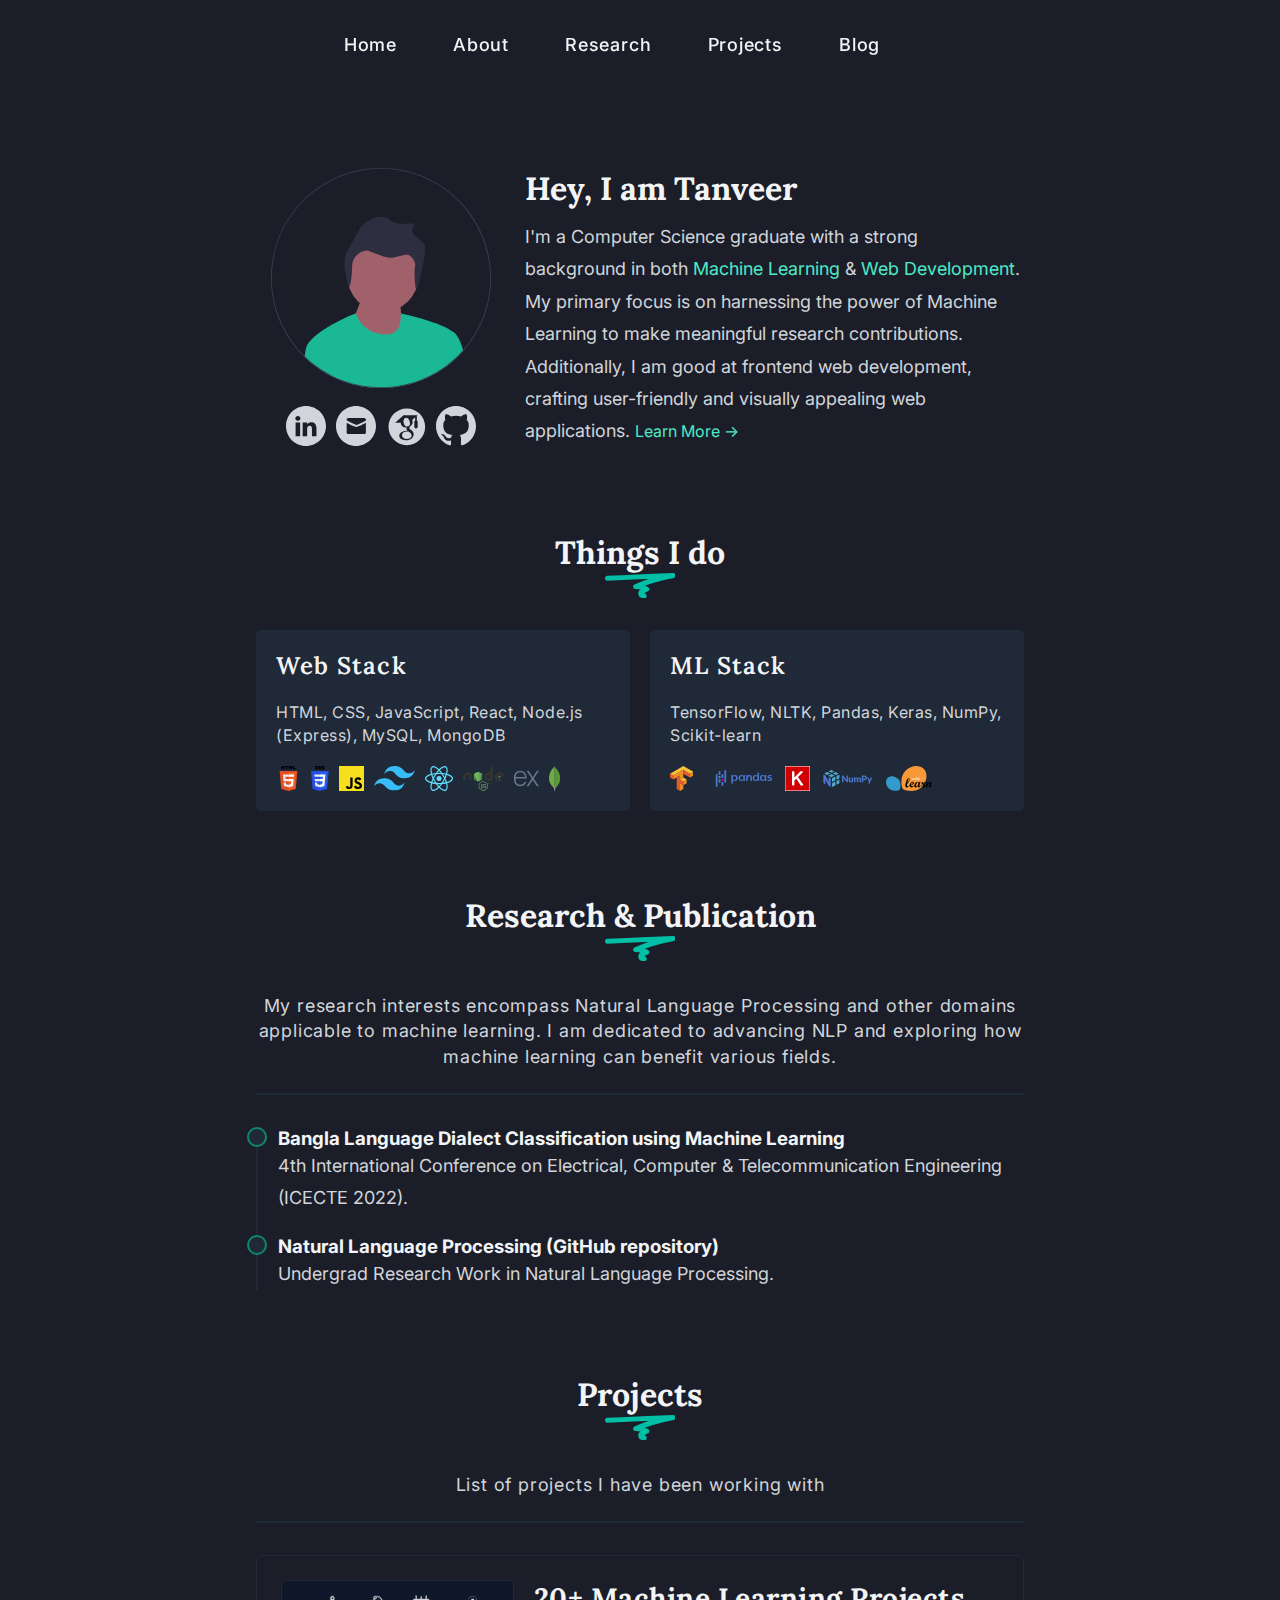
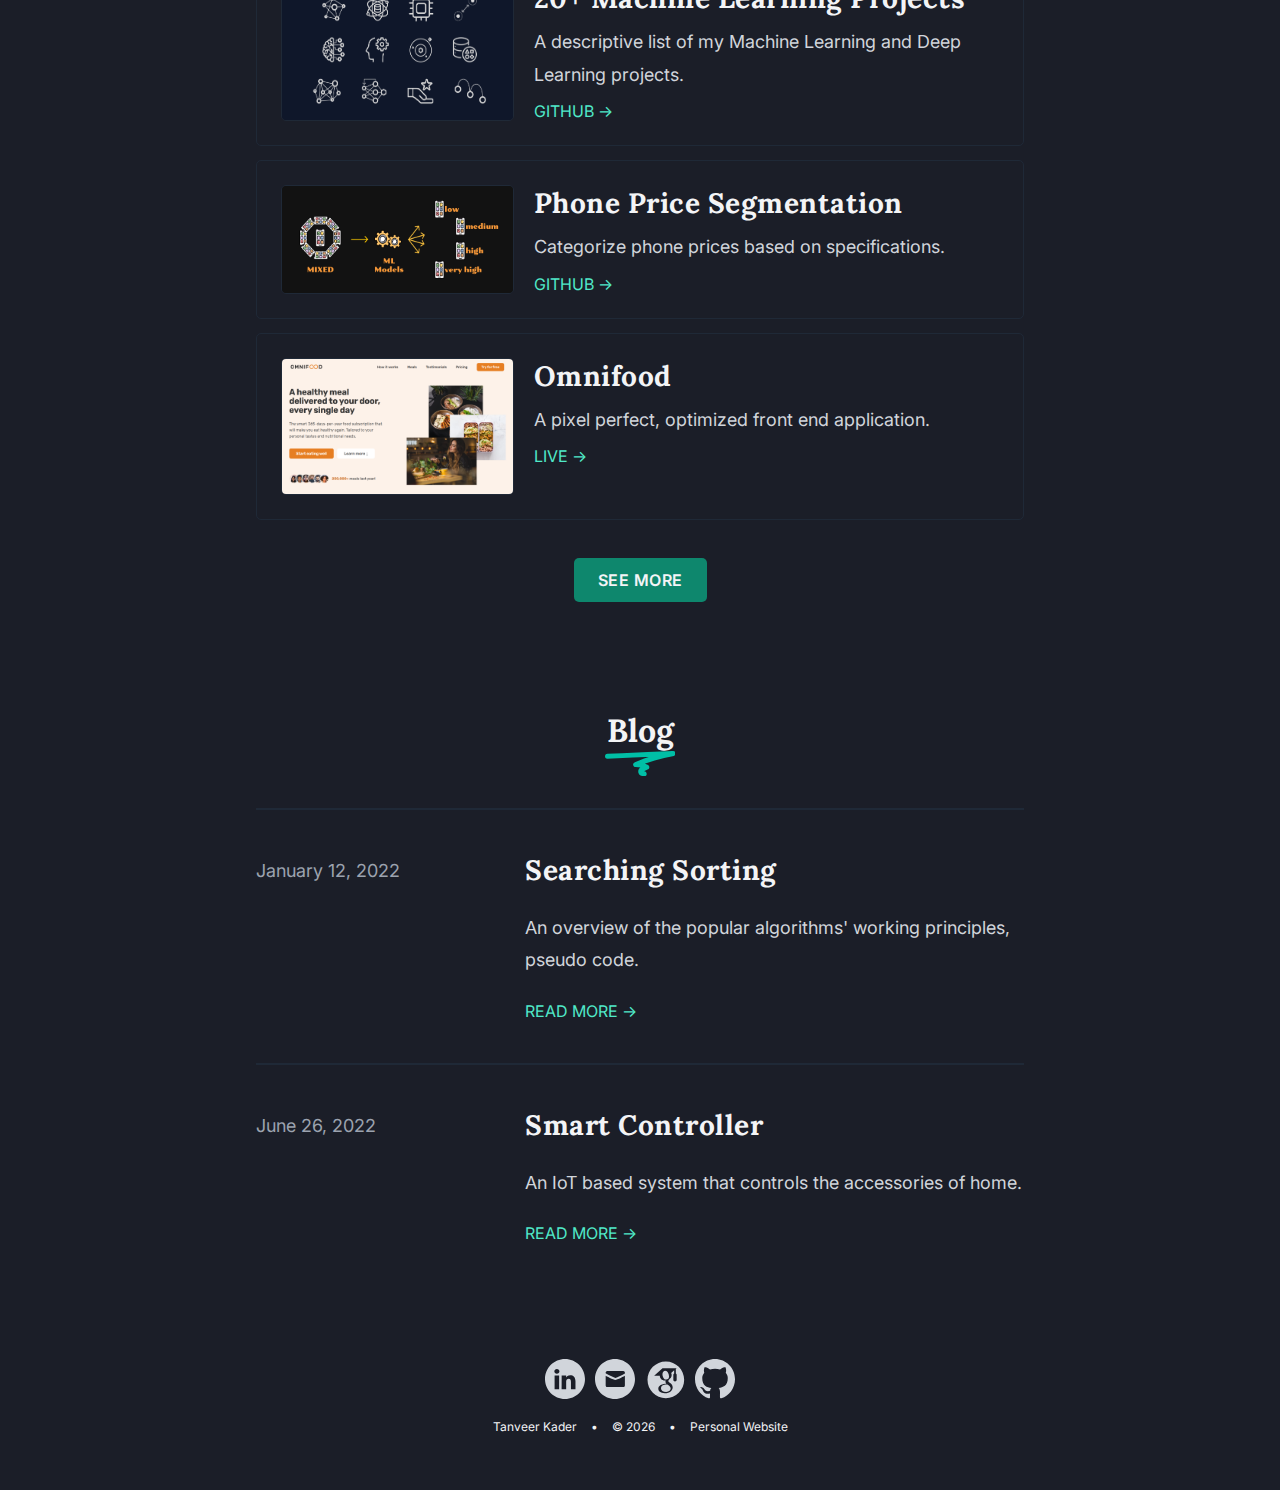
==== commit 6114d167: "style(about): change about me paragraph" ====
--- a/index.html
+++ b/index.html
@@ -171,12 +171,7 @@
         <div class="hero-texts">
           <h1 class="hero-title">Hey, I am Tanveer</h1>
           <p class="hero-description">
-            I am a Computer Science graduate and an aspiring problem solver in
-            marathon learning. I am interested in
-            <span class="highlighted-text">Software Engineering</span> &
-            <span class="highlighted-text">Machine Learning.</span> I am good at
-            Data Structures & Algorithms, Supervised Machine Learning Models and
-            Front End Design & Development.
+            I'm a Computer Science graduate with a strong background in both <span class="highlighted-text">Machine Learning</span> & <span class="highlighted-text">Web Development</span>. My primary focus is on harnessing the power of Machine Learning to make meaningful research contributions. Additionally, I am good at frontend web development, crafting user-friendly and visually appealing web applications. <a href="/about.html" class="link">Learn More &rarr;</a>
           </p>
         </div>
       </div>
--- a/styles/style.css
+++ b/styles/style.css
@@ -308,11 +308,11 @@
 .footer-texts {
   display: flex;
   justify-content: center;
-  gap: 1.2rem;
+  gap: 1.4rem;
 }
 
 .footer-texts p {
-  font-size: 1.8rem;
+  font-size: 1.2rem;
 }
 
 @media (max-width: 59em) {
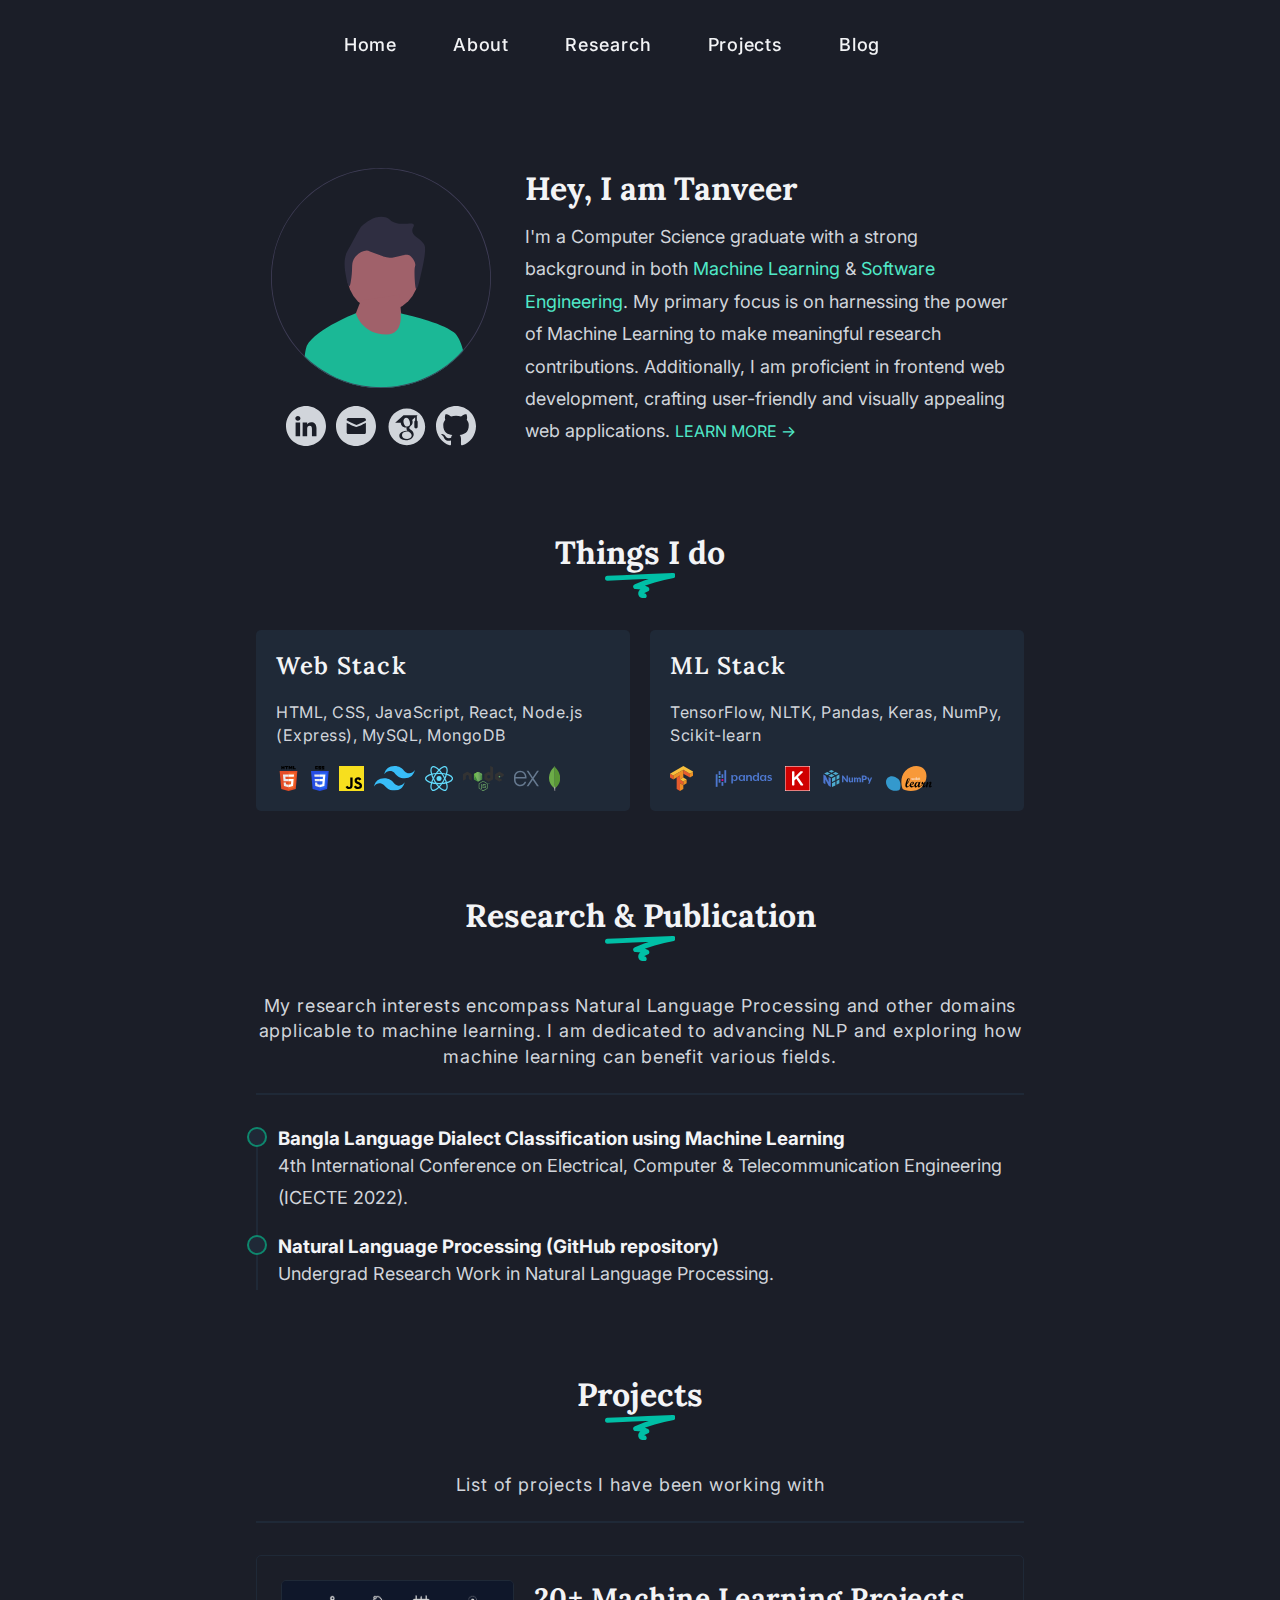
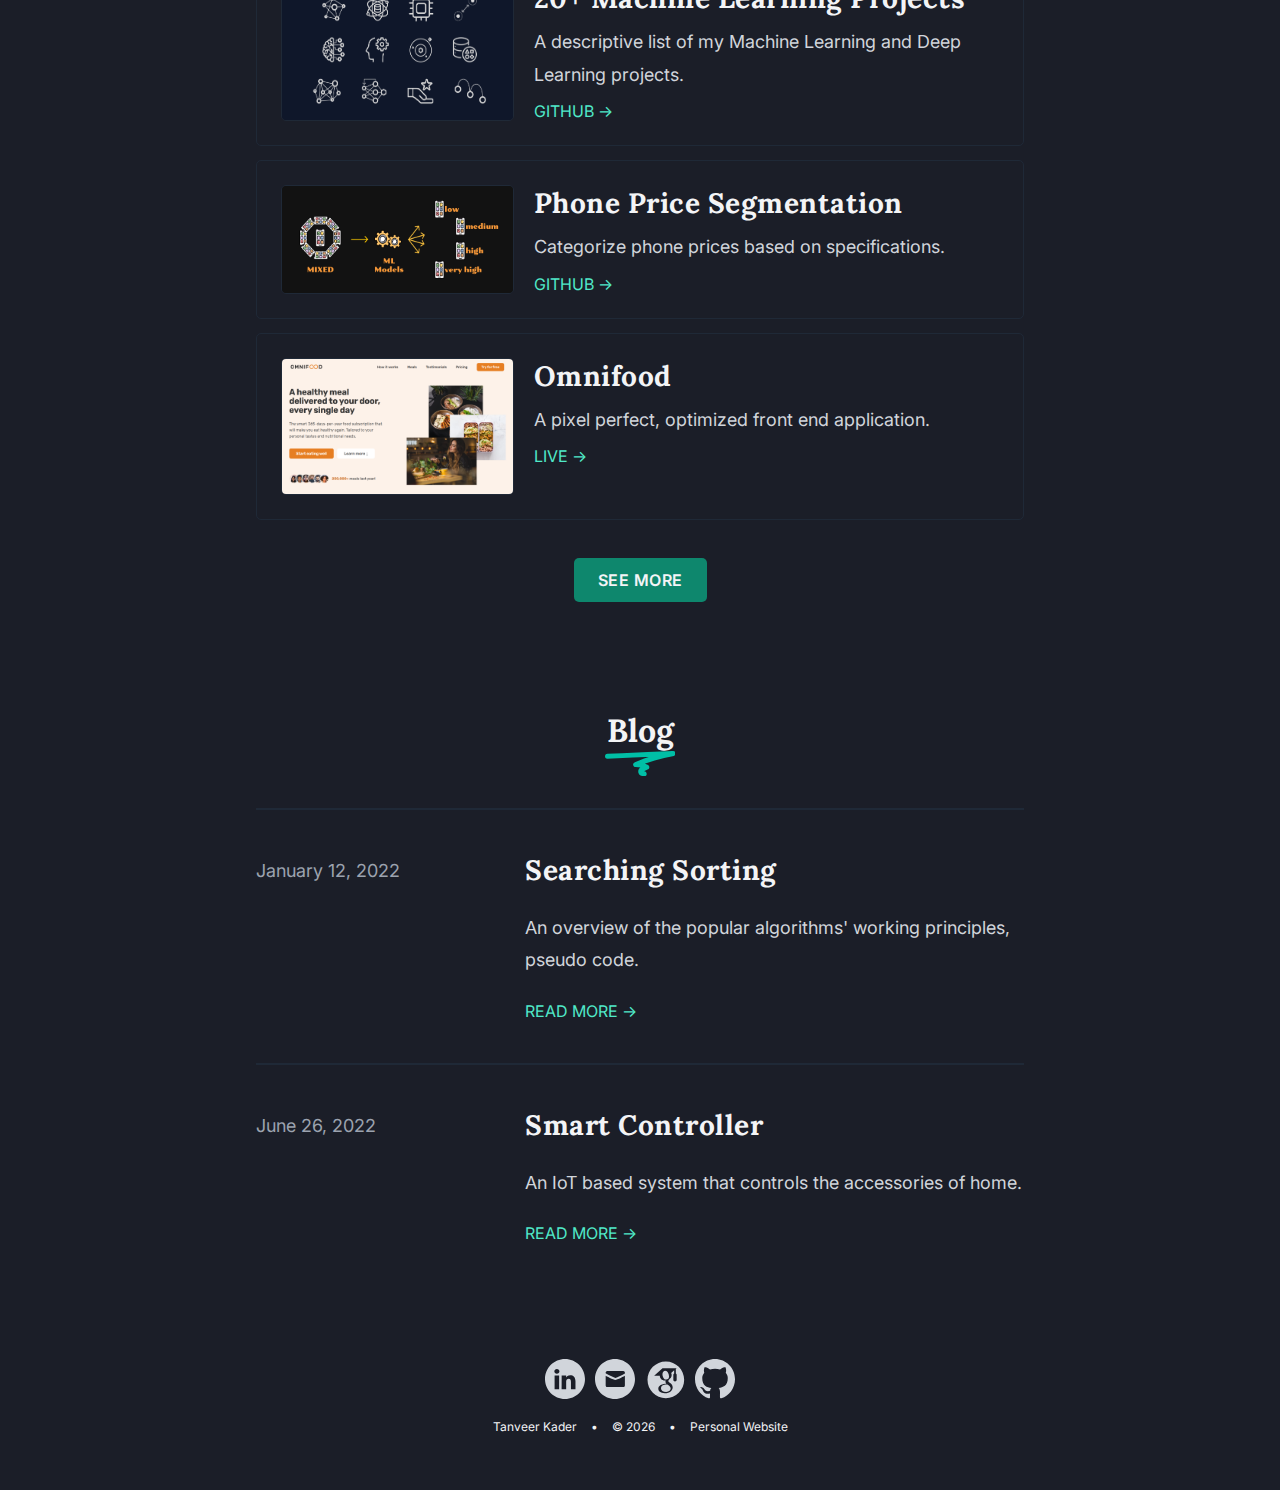
==== commit 3cf1e7c8: "style(about): improve about paragraph" ====
--- a/index.html
+++ b/index.html
@@ -171,7 +171,7 @@
         <div class="hero-texts">
           <h1 class="hero-title">Hey, I am Tanveer</h1>
           <p class="hero-description">
-            I'm a Computer Science graduate with a strong background in both <span class="highlighted-text">Machine Learning</span> & <span class="highlighted-text">Web Development</span>. My primary focus is on harnessing the power of Machine Learning to make meaningful research contributions. Additionally, I am good at frontend web development, crafting user-friendly and visually appealing web applications. <a href="/about.html" class="link">Learn More &rarr;</a>
+            I'm a Computer Science graduate with a strong background in both <span class="highlighted-text">Machine Learning</span> & <span class="highlighted-text">Software Engineering</span>. My primary focus is on harnessing the power of Machine Learning to make meaningful research contributions. Additionally, I am proficient in frontend web development, crafting user-friendly and visually appealing web applications. <a href="/about.html" class="link uppercase">Learn More &rarr;</a>
           </p>
         </div>
       </div>
--- a/styles/general.css
+++ b/styles/general.css
@@ -110,6 +110,7 @@
 .btn:link,
 .btn:visited {
   /* font-family: "Lora", serif; */
+  display: inline-block;
   padding: 1.2rem 2.4rem;
   border-radius: 5px;
   text-decoration: none;
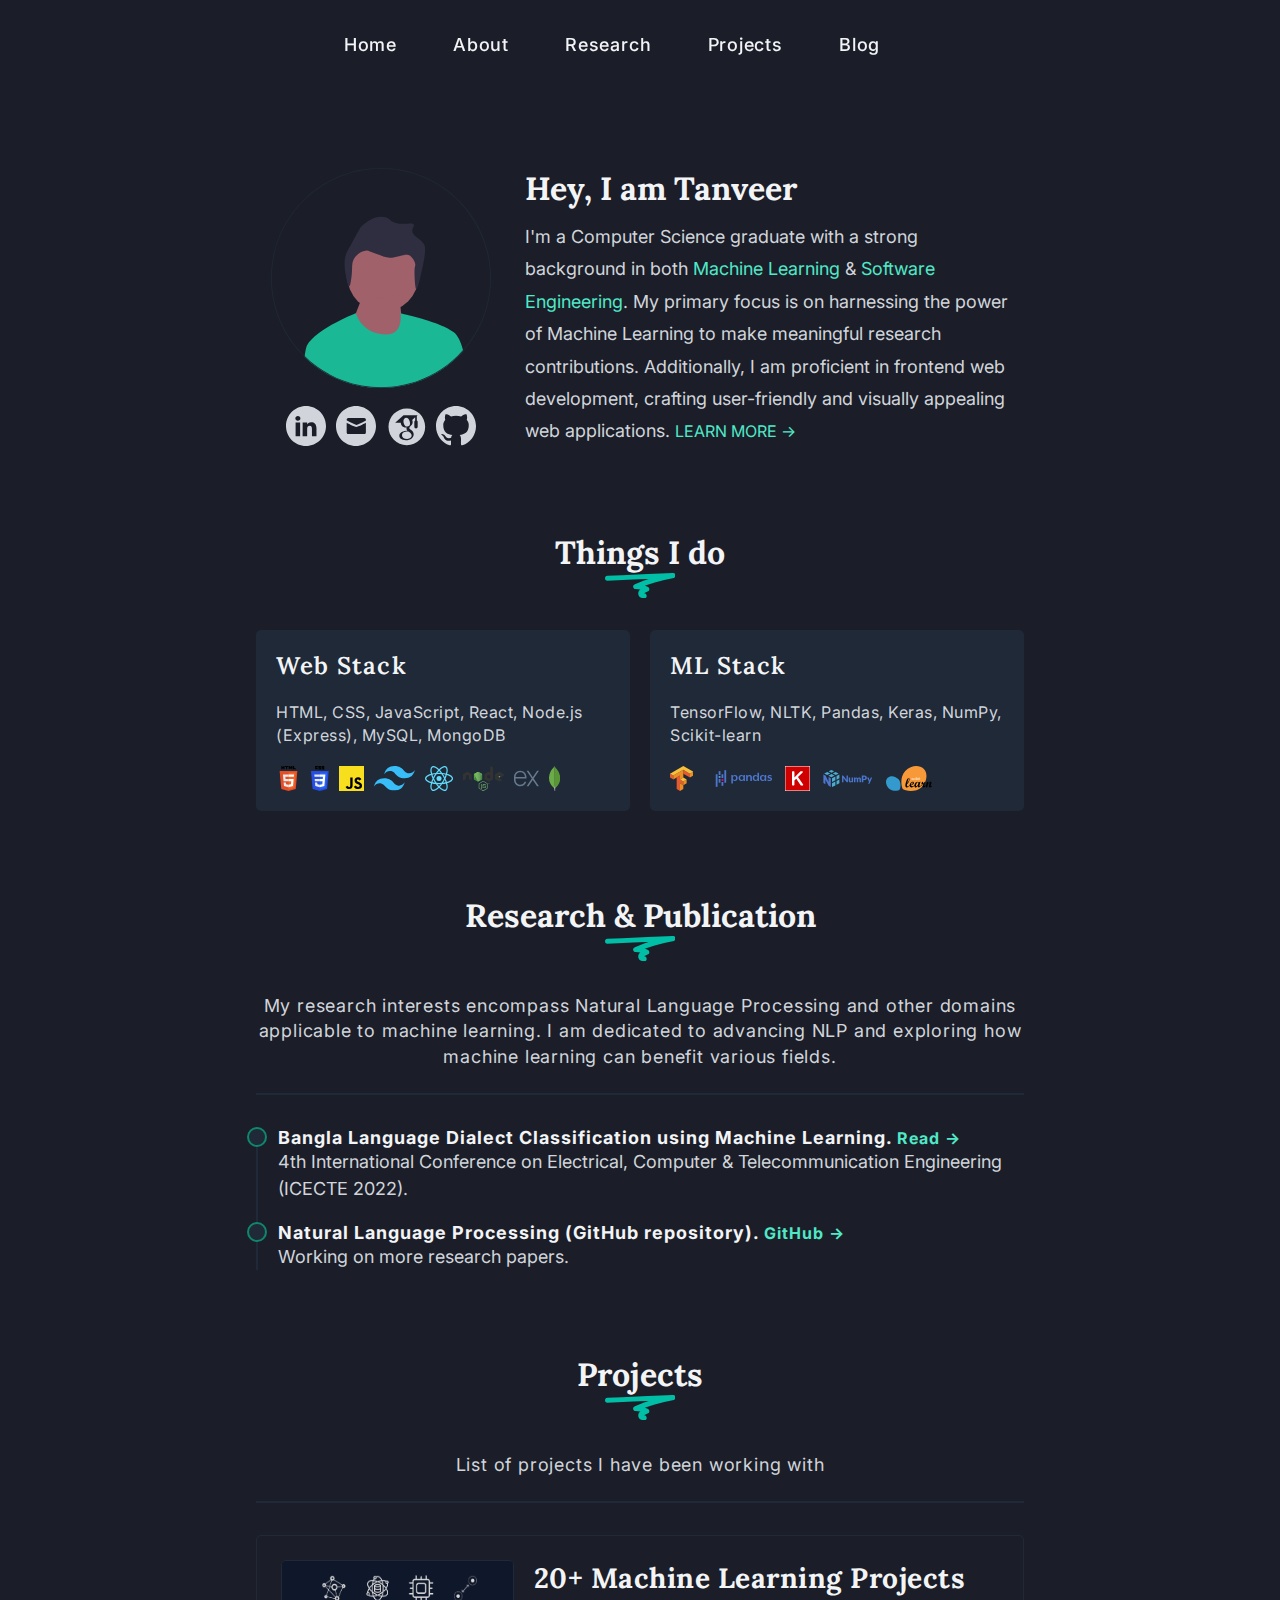
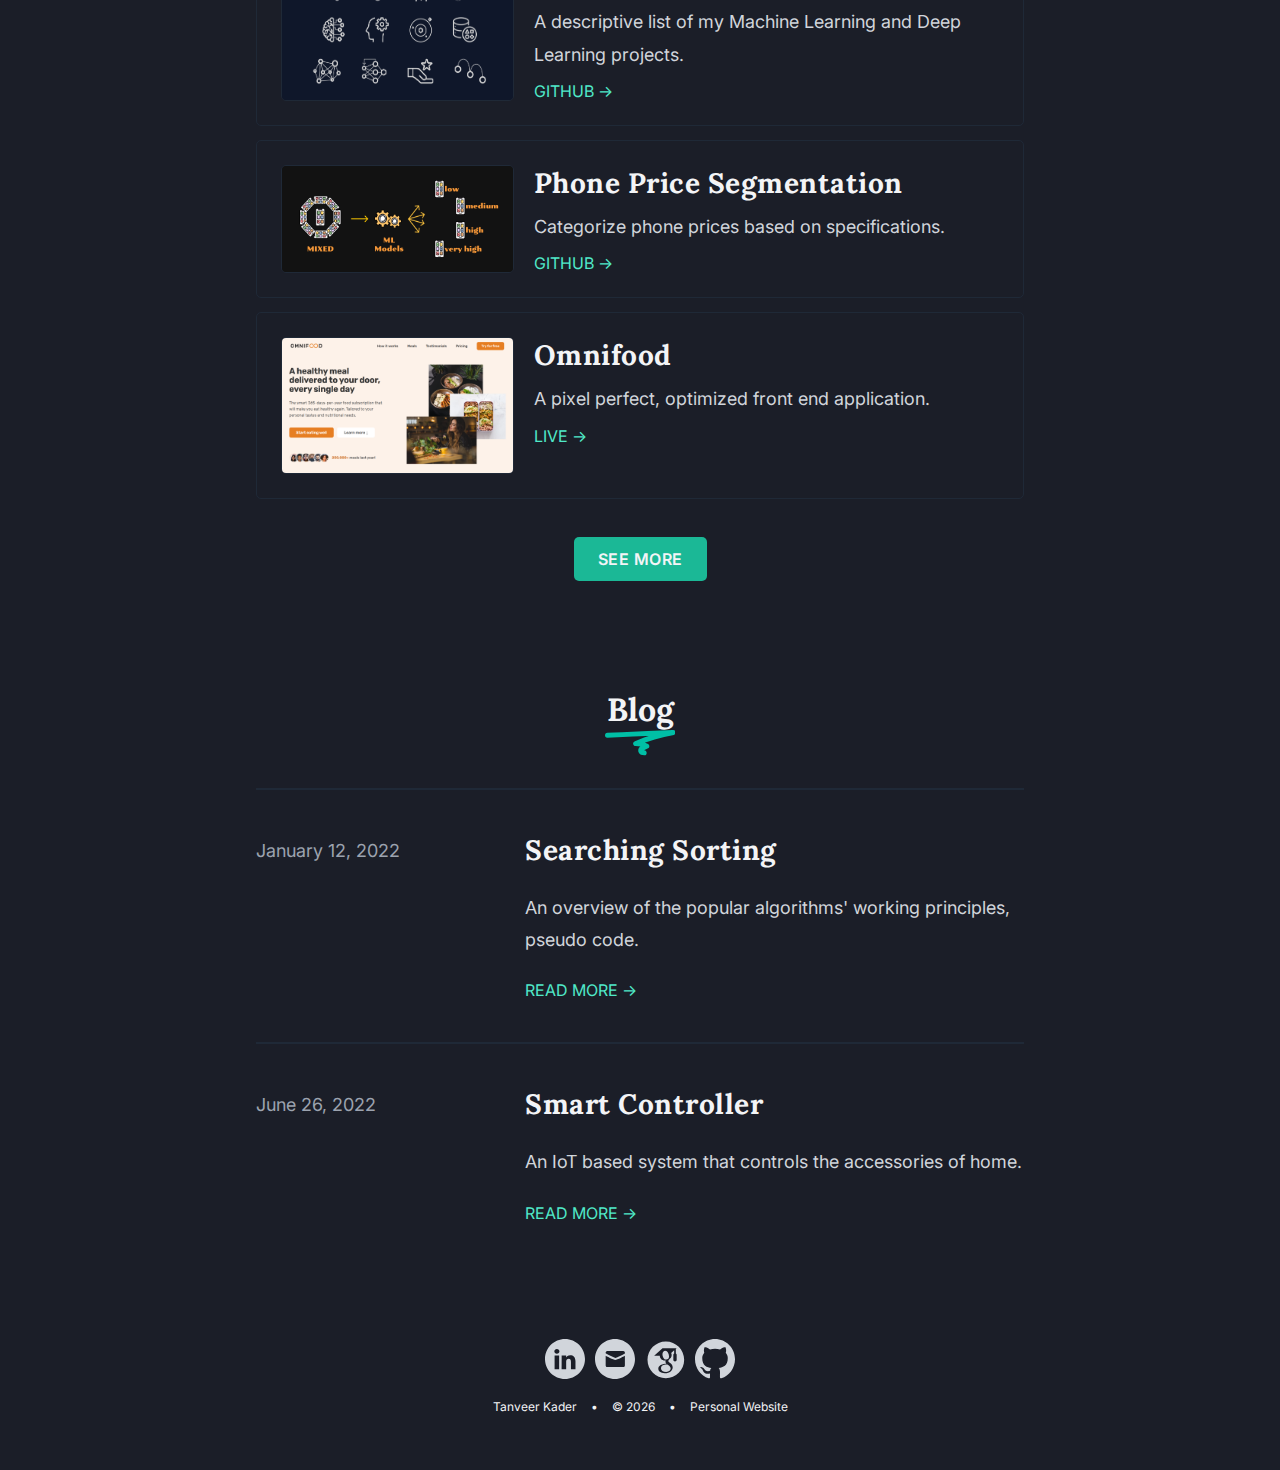
==== commit d30a1e3a: "refactor(colors): set color variables for theme changes" ====
--- a/index.html
+++ b/index.html
@@ -1,7 +1,7 @@
 <!DOCTYPE html>
-<html lang="en">
+<html lang="en" data-theme="theme-dark">
   <head>
-    <meta charset="UTF-8" />
+    <meta charset="UTF-8"/>
     <meta name="viewport" content="width=device-width, initial-scale=1.0" />
     <link rel="preconnect" href="https://fonts.googleapis.com" />
     <link rel="preconnect" href="https://fonts.gstatic.com" crossorigin />
@@ -12,8 +12,8 @@
       rel="stylesheet"
     />
     <link rel="shortcut icon" type="image/jpg" href="icons/fabicon.png" />
+    <link rel="stylesheet" href="styles/general.css" />
     <link rel="stylesheet" href="styles/style.css" />
-    <link rel="stylesheet" href="styles/general.css" />
     <link rel="stylesheet" href="styles/light-mode.css" />
     <script defer src="app.js"></script>
     <title>Tanveer Kader</title>
@@ -79,6 +79,7 @@
               <path
                 d="M454.09009,77.91016C403.8501,27.6709,337.05005,0,266,0S128.15015,27.6709,77.90991,77.91016C27.67017,128.15039,0,194.9502,0,266c0,64.85059,23.05005,126.16016,65.29004,174.57031,4.03003,4.62988,8.23999,9.13965,12.61987,13.52051,1.03003,1.0293,2.07007,2.05957,3.12012,3.05957,5.84009,5.66016,11.89014,11.02051,18.14014,16.05957,.02979,.03027,.0498,.05078,.07983,.07031,47.11012,38.0498,105.3401,58.71973,166.75001,58.71973,71.05005,0,137.8501-27.66992,188.09009-77.90918,3.73999-3.74023,7.34985-7.57031,10.83008-11.48047,43.36987-48.71973,67.07983-110.83984,67.07983-176.61035,0-71.0498-27.66992-137.84961-77.90991-188.08984Zm10.17993,362.20996c-7.86987,8.9502-16.33008,17.37012-25.33008,25.18066-17.06982,14.84961-36.06982,27.5293-56.55981,37.62988-7.19019,3.5498-14.56006,6.7793-22.1001,9.66992-29.29004,11.24023-61.08008,17.39941-94.28003,17.39941-32.04004,0-62.76001-5.73926-91.18994-16.23926-11.67017-4.30078-22.94995-9.41016-33.78003-15.26074-1.59009-.85938-3.16992-1.72949-4.73999-2.61914-8.26001-4.68066-16.25-9.79004-23.91992-15.31055-10.98999-7.87988-21.3501-16.58984-30.98022-26.03027-5.3999-5.29004-10.55981-10.7998-15.48975-16.5293C26.09009,391.77051,2,331.65039,2,266,2,120.43066,120.42993,2,266,2s264,118.43066,264,264c0,66.66016-24.82983,127.62012-65.72998,174.12012Z"
                 fill="#3f3d56"
+                class="border"
               />
             </svg>
           </div>
@@ -958,7 +959,40 @@
       <p class="section-description">
         My research interests encompass Natural Language Processing and other domains applicable to machine learning. I am dedicated to advancing NLP and exploring how machine learning can benefit various fields.
       </p>
-      <div class="publication-list">
+
+      <div class="bullet-list">
+        <div class="bullet-list-item">
+          <h3 class="bullet-list-title">
+            Bangla Language Dialect Classification using Machine Learning.
+            <a
+              href="https://ieeexplore.ieee.org/abstract/document/10114552"
+              class="link"
+              target="_blank"
+              >Read &rarr;</a
+            >
+          </h3>
+          <p class="bullet-list-description">
+            4th International Conference on Electrical, Computer &
+            Telecommunication Engineering (ICECTE 2022).
+          </p>
+        </div>
+        <div class="bullet-list-item">
+          <h3 class="bullet-list-title">
+            Natural Language Processing (GitHub repository).
+            <a
+              href="https://github.com/tanveer-kader/nlp-thesis"
+              class="link"
+              target="_blank"
+              >GitHub &rarr;</a
+            >
+          </h3>
+          <p class="bullet-list-description">
+            Working on more research papers.
+          </p>
+        </div>
+      </div>
+
+      <!-- <div class="publication-list">
         <div class="publication-item">
           <a
             href="https://ieeexplore.ieee.org/abstract/document/10114552"
@@ -983,7 +1017,7 @@
             Undergrad Research Work in Natural Language Processing.
           </p>
         </div>
-      </div>
+      </div> -->
     </section>
 
     <!-- Project Section -->
--- a/styles/general.css
+++ b/styles/general.css
@@ -4,22 +4,53 @@
   box-sizing: border-box;
 }
 
+:root {
+  --accent-primary: #1bb896;
+  --accent-dark: #0e876d;
+}
+
+:root[data-theme="theme-light"] {
+  --background: #f3f4f6;
+  --line: #e9ebef;
+  --text-accent: #1bb896;
+  --text-primary: #111827;
+  --text-primary: #373d3f;
+  --paragraph-primary: #4b5563;
+  --header-bg: rgba(243, 244, 246, 0.4);
+  --header-border: rgba(0, 0, 0, 0.07);
+}
+
+:root[data-theme="theme-dark"] {
+  --background: #1b1e28;
+  --header-bg: rgba(27, 30, 40, 0.4);
+  --header-border: rgba(255, 255, 255, 0.07);
+  --line: #1f2937;
+  --line-light: #e9ebef;
+  --text-accent: #50e9c8;
+  --text-primary: #f3f4f6;
+  --text-dark: #111827;
+  --paragraph-primary: #d1d5db;
+  --paragraph-dark: #4b5563;
+}
+
 *:focus {
   outline: none;
-  box-shadow: 0 0 0 0.3rem #1bb896;
+  /* box-shadow: 0 0 0 0.3rem #1bb896; */
+  box-shadow: 0 0 0 0.3rem var(--accent-primary);
 }
 
 html {
   font-size: 62.5%;
   overflow-x: hidden;
-
   scroll-behavior: smooth;
 }
 
 body {
   font-family: "Inter", sans-serif;
-  background-color: #1b1e28;
-  color: #f3f4f6;
+  /* background-color: #1b1e28; */
+  background-color: var(--background);
+  /* color: #f3f4f6; */
+  color: var(--text-primary);
 }
 
 .container {
@@ -50,14 +81,16 @@
 }
 
 .section-description {
-  color: #d1d5db;
+  /* color: #d1d5db; */
+  color: var(--paragraph-primary);
   font-size: 1.8rem;
   margin-bottom: 3.2rem;
   text-align: center;
   padding-bottom: 2.4rem;
   letter-spacing: 0.8px;
   line-height: 1.4;
-  border-bottom: 2px solid #1f2937;
+  /* border-bottom: 2px solid #1f2937; */
+  border-bottom: 2px solid var(--line);
 }
 
 .section-gap {
@@ -85,26 +118,30 @@
 .description {
   font-size: 1.8rem;
   line-height: 1.8;
-  color: #d1d5db;
+  /* color: #d1d5db; */
+  color: var(--paragraph-primary);
 }
 
 .link:link,
 .link:visited {
   text-decoration: none;
   font-size: 1.6rem;
-  color: #50e9c8;
+  /* color: #50e9c8; */
+  color: var(--text-accent);
   transition: all 0.3s;
 }
 
 .title-link:link,
 .title-link:visited {
   /* color: inherit; */
-  color: #f3f4f6;
+  /* color: #f3f4f6; */
+  color: var(--text-primary);
 }
 
 .link:hover,
 .link:active {
-  color: #0e876d;
+  /* color: #0e876d; */
+  color: var(--accent-dark);
 }
 
 .btn:link,
@@ -114,7 +151,8 @@
   padding: 1.2rem 2.4rem;
   border-radius: 5px;
   text-decoration: none;
-  background-color: #0e876d;
+  /* background-color: #0e876d; */
+  background-color: var(--accent-primary);
   color: #f3f4f6;
   font-size: 1.6rem;
   font-weight: 600;
@@ -124,5 +162,49 @@
 
 .btn:hover,
 .btn:active {
-  background-color: #1bb896;
-}
+  /* background-color: #1bb896; */
+  background-color: var(--accent-dark);
+}
+
+/* bullet list  */
+
+.bullet-list {
+  display: flex;
+  flex-direction: column;
+  gap: 20px;
+  padding-left: 2rem;
+  /* border-left: 2px solid #0e876d; */
+  /* border-left: 2px solid #1f2937; */
+  border-left: 2px solid var(--line);
+  position: relative;
+}
+
+/* .publication-item {
+  padding: 0 0 2rem 2rem;
+} */
+
+.bullet-list-item::before {
+  content: "";
+  position: absolute;
+  left: -11px;
+  height: 16px;
+  width: 16px;
+  border-radius: 50%;
+  /* background-color: #1f2937; */
+  background-color: var(--line);
+  /* border: 2px solid #0e876d; */
+  border: 2px solid var(--accent-dark);
+  /* border: 2px solid #1f2937; */
+}
+
+.bullet-list-title {
+  font-size: 1.8rem;
+  letter-spacing: 0.1rem;
+}
+
+.bullet-list-description {
+  font-size: 1.8rem;
+  line-height: 1.5;
+  /* color: #d1d5db; */
+  color: var(--paragraph-primary);
+}
--- a/styles/style.css
+++ b/styles/style.css
@@ -32,14 +32,16 @@
   z-index: 999;
   -webkit-backdrop-filter: blur(9px);
   backdrop-filter: blur(9px);
-  background-color: rgba(27, 30, 40, 0.4);
+  /* background-color: rgba(27, 30, 40, 0.4); */
+  background-color: var(--header-bg);
   /* border-bottom: 0.02px solid rgba(255, 255, 255, 0.03); */
   /* box-shadow: 0 1.2rem 3.2rem rgba(0, 0, 0, 0.03); */
 }
 
 .nav-scroll {
   padding: 2.4rem 0;
-  border-bottom: 0.05px solid rgba(255, 255, 255, 0.07);
+  /* border-bottom: 0.05px solid rgba(255, 255, 255, 0.07); */
+  border-bottom: 0.05px solid var(--header-border);
 }
 
 .navbar {
@@ -60,14 +62,16 @@
 .nav-links:link,
 .nav-links:visited {
   text-decoration: none;
-  color: #f3f4f6;
+  /* color: #f3f4f6; */
+  color: var(--text-primary);
   padding: 1.2rem;
   transition: all 0.3s;
 }
 
 .nav-links:hover,
 .nav-links:active {
-  color: #50e9c8;
+  /* color: #50e9c8; */
+  color: var(--text-accent);
 }
 
 /* MOBILE */
@@ -81,7 +85,8 @@
 .icon-mobile-nav {
   height: 4.8rem;
   width: 4.8rem;
-  color: #50e9c8;
+  /* color: #50e9c8; */
+  color: var(--text-accent);
 }
 
 .icon-mobile-nav[name="close-outline"] {
@@ -108,6 +113,10 @@
   height: 220px;
 }
 
+.hero-img .border {
+  fill: var(--line);
+}
+
 /* hero-texts */
 .hero-title {
   font-family: "Lora", serif;
@@ -118,11 +127,13 @@
   margin-top: 1.2rem;
   font-size: 1.8rem;
   line-height: 1.8;
-  color: #d1d5db;
+  /* color: #d1d5db; */
+  color: var(--paragraph-primary);
 }
 
 .highlighted-text {
-  color: #50e9c8;
+  /* color: #50e9c8; */
+  color: var(--text-accent);
 }
 
 /*
@@ -150,11 +161,13 @@
 }
 
 .icon-link svg path {
-  fill: #d1d5db;
+  /* fill: #d1d5db; */
+  fill: var(--paragraph-primary);
 }
 
 .icon-link:hover svg path {
-  fill: #0e876d;
+  /* fill: #0e876d; */
+  fill: var(--accent-dark);
 }
 
 /* techstack cards */
@@ -166,7 +179,8 @@
 }
 
 .card {
-  background-color: #1f2937;
+  /* background-color: #1f2937; */
+  background-color: var(--line);
   padding: 2rem;
   border-radius: 5px;
   display: flex;
@@ -185,7 +199,8 @@
   font-size: 1.6rem;
   letter-spacing: 0.05rem;
   line-height: 1.4;
-  color: #d1d5db;
+  /* color: #d1d5db; */
+  color: var(--paragraph-primary);
 }
 
 .tech-stack-icons {
@@ -199,37 +214,6 @@
   height: 25px;
 }
 
-/* Research & Publication */
-
-.publication-list {
-  display: flex;
-  flex-direction: column;
-  gap: 20px;
-  padding-left: 2rem;
-  /* border-left: 2px solid #0e876d; */
-  border-left: 2px solid #1f2937;
-  position: relative;
-}
-
-/* .publication-item {
-  padding: 0 0 2rem 2rem;
-} */
-
-.publication-item::before {
-  content: "";
-  position: absolute;
-  left: -11px;
-  height: 16px;
-  width: 16px;
-  border-radius: 50%;
-  background-color: #1f2937;
-  border: 2px solid #0e876d;
-  /* border: 2px solid #1f2937; */
-}
-
-/* .publication-title {
-  color: #9ca3af;
-} */
 /* Projects */
 
 .card-stack {
@@ -244,20 +228,23 @@
   gap: 2rem;
   /* card difference */
   /* border: 0.02px solid rgba(156, 163, 175, 0.308); */
-  border: 0.02px solid #1f2937;
+  /* border: 0.02px solid #1f2937; */
+  border: 0.02px solid var(--line);
   border-radius: 5px;
   padding: 2.4rem;
   transition: 0.3s all;
 }
 
 .card-project:hover {
-  border: 0.02px dotted #0e876d;
+  /* border: 0.02px dotted #0e876d; */
+  border: 0.02px dotted var(--accent-dark);
 }
 
 .thumbnails {
   width: 100%;
   height: 100%;
-  border: 0.02px solid #1f2937;
+  /* border: 0.02px solid #1f2937; */
+  border: 0.02px solid var(--line);
   border-radius: 5px;
 }
 
@@ -280,7 +267,8 @@
   grid-template-columns: 1fr 2fr;
   gap: 2rem;
   /* border-top: 0.02px solid rgba(156, 163, 175, 0.308); */
-  border-top: 2px solid #1f2937;
+  /* border-top: 2px solid #1f2937; */
+  border-top: 2px solid var(--line);
   padding: 4.2rem 0;
 }
 
@@ -340,7 +328,8 @@
   }
 
   .navbar {
-    background-color: #1b1e28;
+    /* background-color: #1b1e28; */
+    background-color: var(--background);
     position: absolute;
     top: 0;
     left: 0;
@@ -399,8 +388,35 @@
 /* About Page Slider */
 
 .swiper {
-  max-height: 40rem;
+  /* max-height: 40rem; */
   width: auto;
+}
+
+/* swiper slider buttons */
+.swiper-button-prev,
+.swiper-button-next {
+  /* background-color: #1f2937; */
+  background-color: var(--line);
+  padding: 2.4rem;
+  border-radius: 50%;
+}
+
+.swiper-button-prev::after,
+.swiper-button-next::after {
+  /* color: #0e876d; */
+  color: var(--accent-dark);
+  font-size: 1.8rem;
+  font-weight: 700;
+}
+
+.swiper-pagination {
+  margin-top: 0.8rem;
+  position: static;
+}
+
+.swiper-pagination-bullet-active {
+  /* background-color: #0e876d; */
+  background-color: var(--accent-dark);
 }
 
 .coverphoto {
@@ -410,39 +426,10 @@
   border-radius: 5px;
 }
 
-.bullet-list {
-  display: flex;
-  flex-direction: column;
-  gap: 20px;
-  padding-left: 2rem;
-  /* border-left: 2px solid #0e876d; */
-  border-left: 2px solid #1f2937;
-  position: relative;
-}
-
-/* .publication-item {
-  padding: 0 0 2rem 2rem;
-} */
-
-.bullet-list-item::before {
-  content: "";
-  position: absolute;
-  left: -11px;
-  height: 16px;
-  width: 16px;
-  border-radius: 50%;
-  background-color: #1f2937;
-  border: 2px solid #0e876d;
-  /* border: 2px solid #1f2937; */
-}
-
-.bullet-list-title {
-  font-size: 1.8rem;
-  letter-spacing: 0.1rem;
-}
-
-.bullet-list-description {
-  font-size: 1.8rem;
-  line-height: 1.5;
-  color: #d1d5db;
-}
+.caption {
+  font-size: 1.4rem;
+  line-height: 1.8;
+  /* color: #d1d5db; */
+  color: var(--paragraph-primary);
+  text-align: center;
+}
--- a/styles/light-mode.css
+++ b/styles/light-mode.css
@@ -18,49 +18,50 @@
 }
 
 .icon-theme-change[name="sunny"] {
-  color: #f3f4f6;
+  /* color: #f3f4f6; */
+  color: var(--text-primary);
 }
 
-.light-mode .icon-theme-change[name="moon"] {
+:root[data-theme="theme-light"] .icon-theme-change[name="moon"] {
   display: block;
 }
 
-.light-mode .icon-theme-change[name="sunny"] {
+:root[data-theme="theme-light"] .icon-theme-change[name="sunny"] {
   display: none;
 }
 
 /* //////////////////////////////// */
 /*  general style */
 
-.light-mode {
+/* .light-mode {
   background-color: #f3f4f6;
   color: #111827;
-}
+} */
 
 /*  paragraphs */
 
-.light-mode p {
+/* .light-mode p {
   color: #4b5563;
-}
+} */
 
 /* cards */
-
+/* 
 .light-mode .card {
   background-color: #e9ebef;
-}
+} */
 
 /* social icons */
-
+/* 
 .light-mode .icon-link svg path {
   fill: #374151;
 }
 
 .light-mode .icon-link:hover svg path {
   fill: #0e876d;
-}
+} */
 
 /* navbar */
-
+/* 
 .light-mode .header {
   background-color: rgba(243, 244, 246, 0.4);
 }
@@ -72,10 +73,10 @@
 .light-mode .nav-links:link,
 .light-mode .nav-links:visited {
   color: #111827;
-}
+} */
 
 /* all links */
-
+/* 
 .light-mode .link:link,
 .light-mode .link:visited,
 .light-mode .highlighted-text,
@@ -99,4 +100,4 @@
   .light-mode .navbar {
     background-color: #f3f4f6;
   }
-}
+} */
